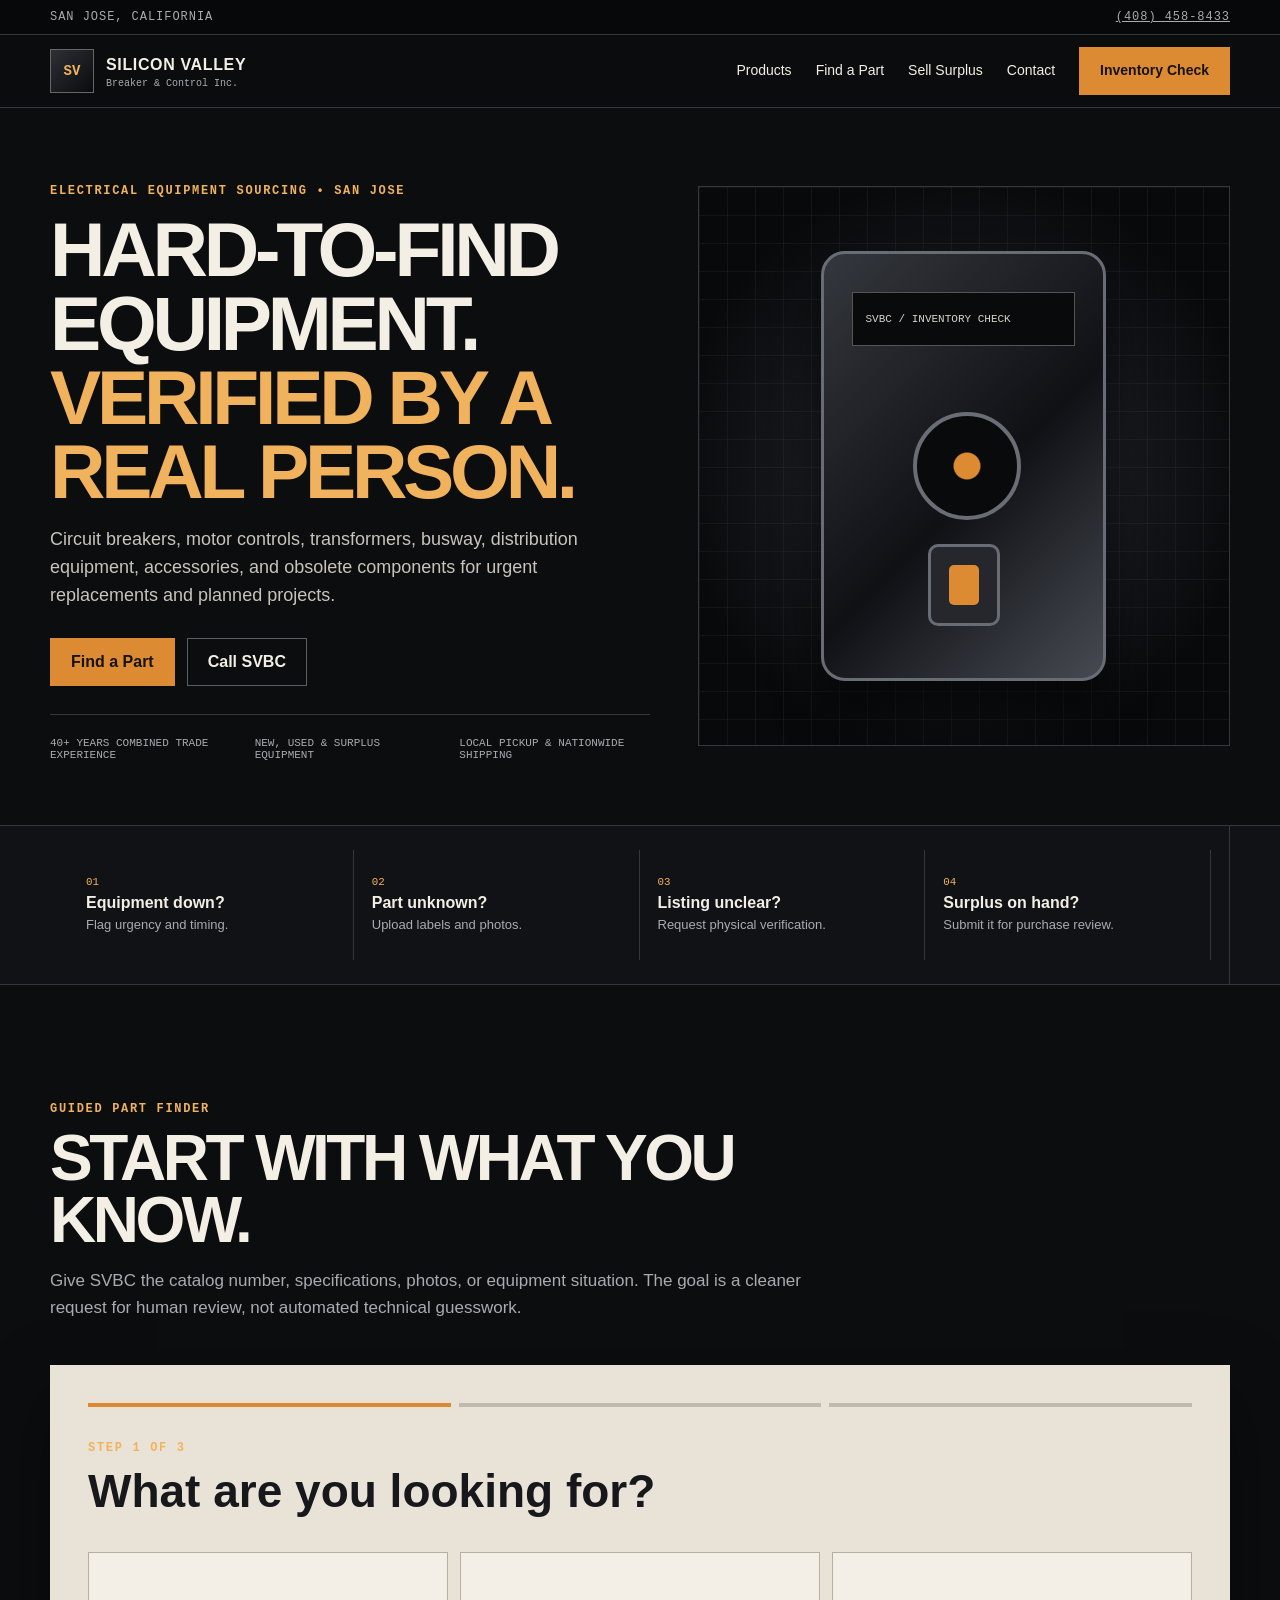
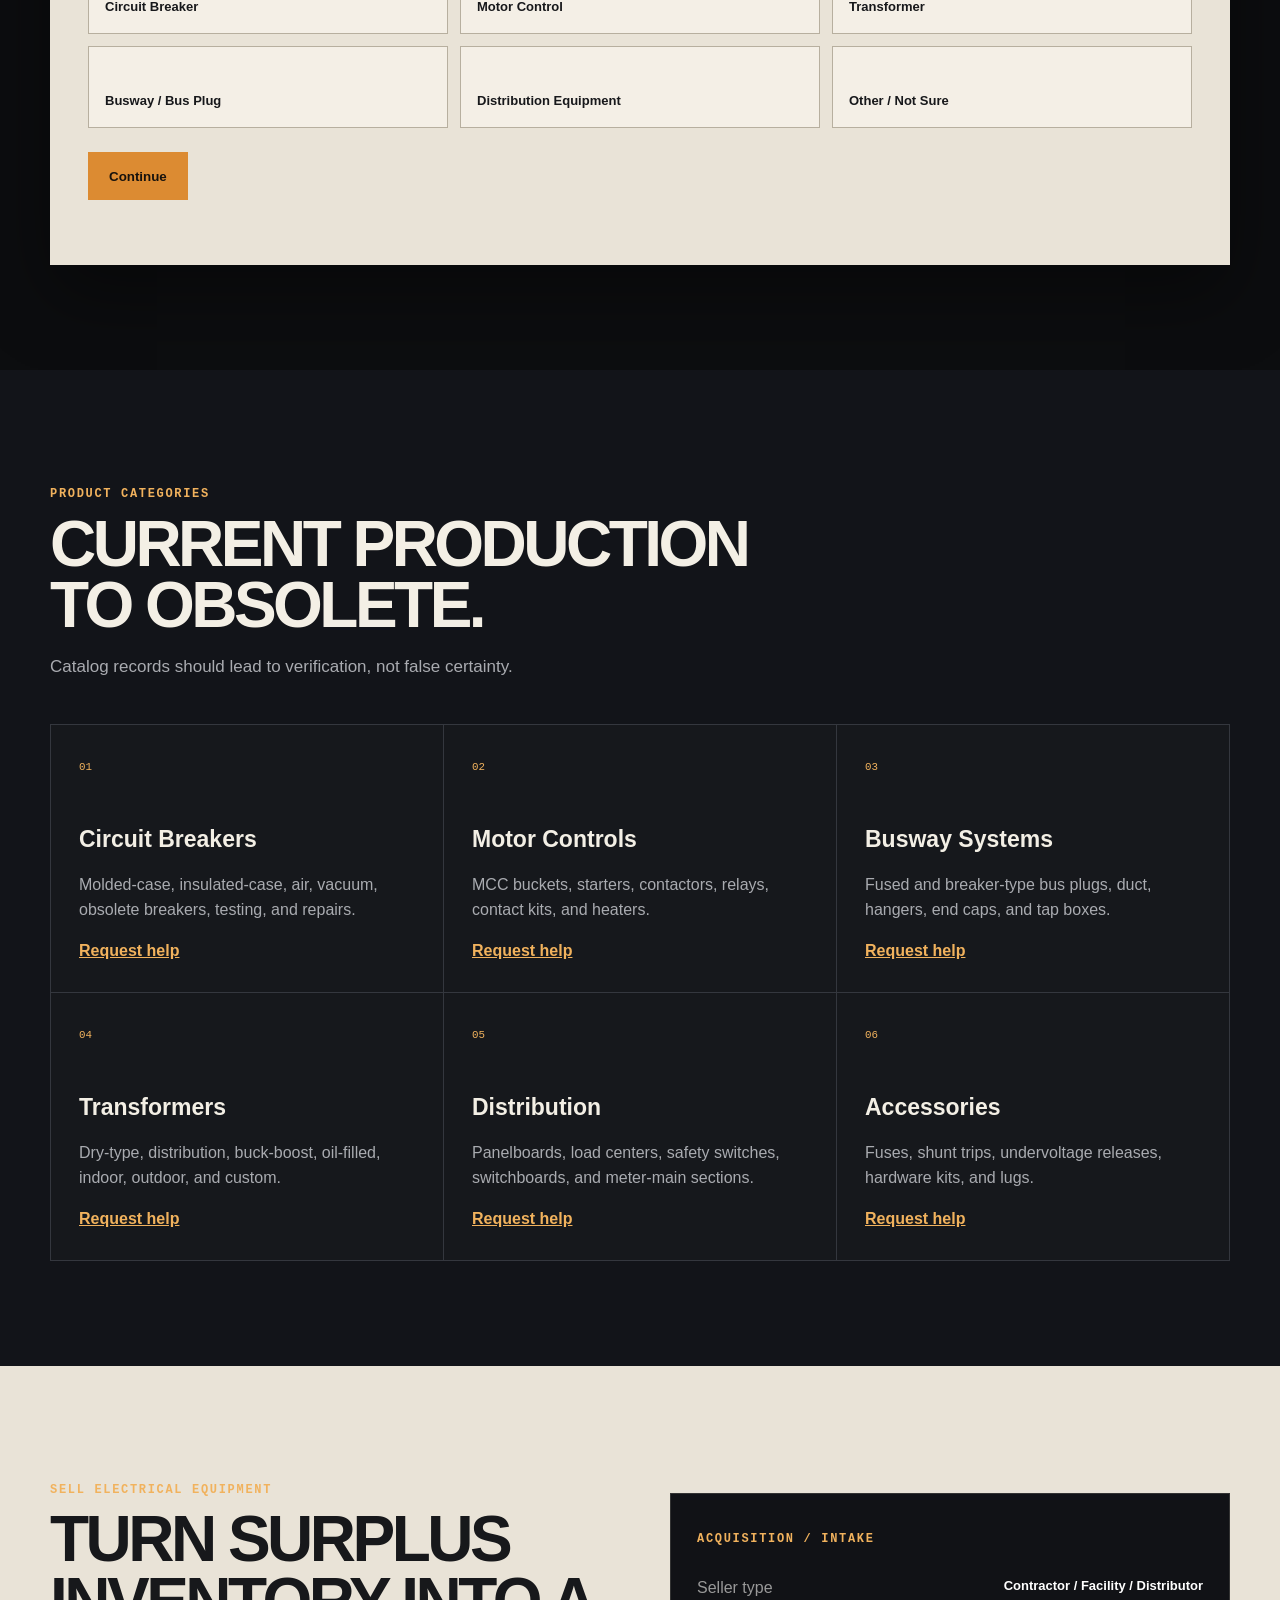
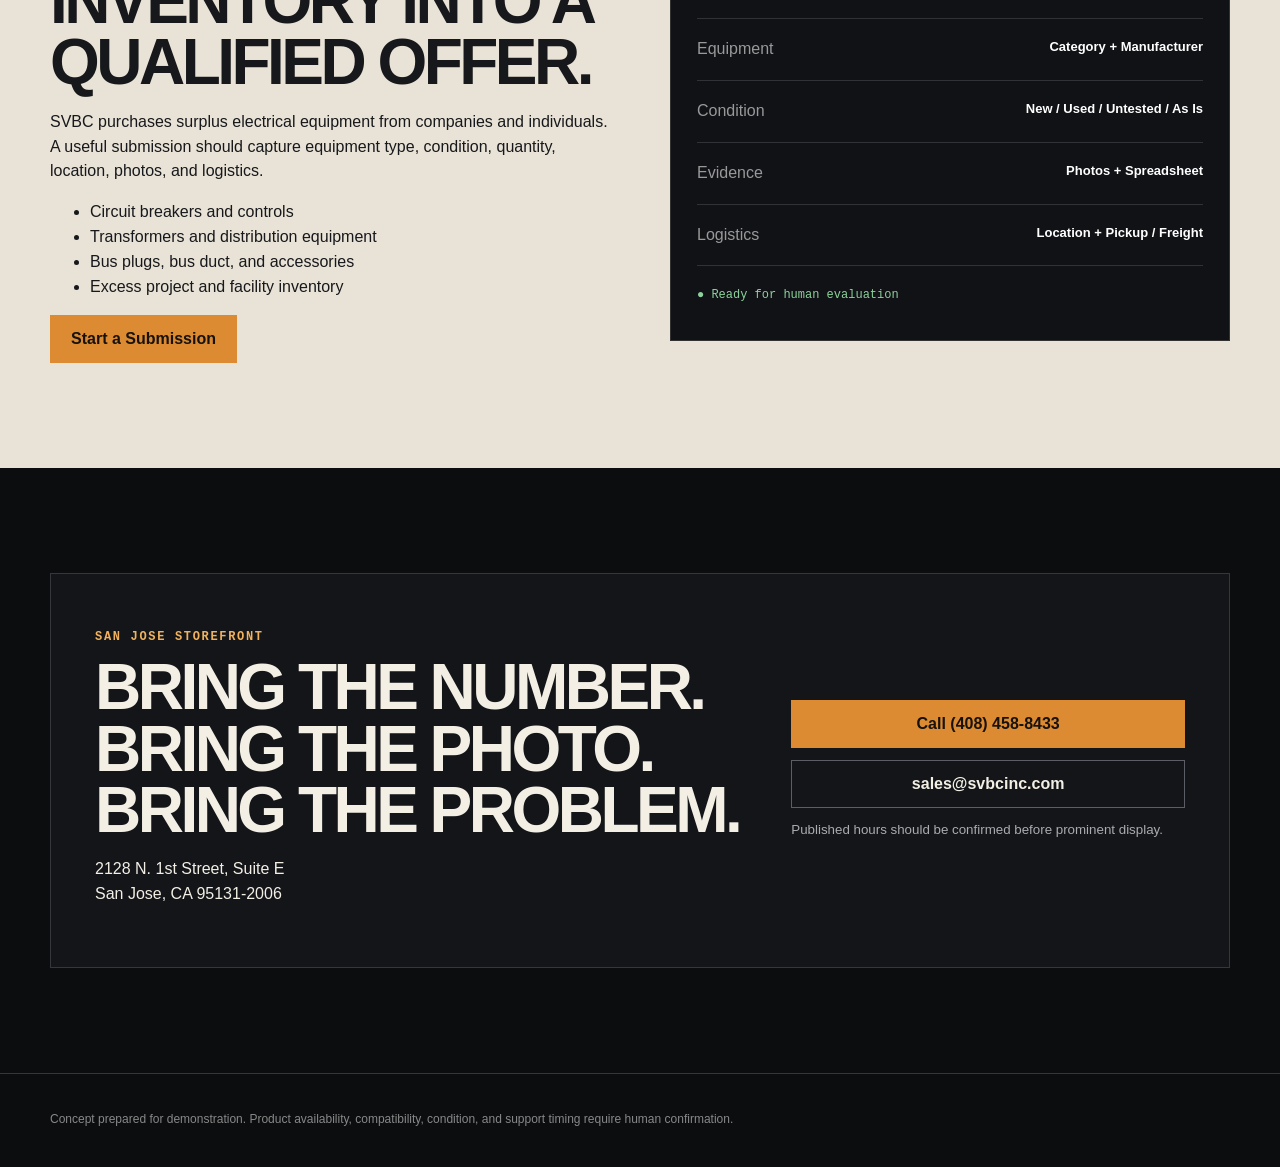
==== svbc-level-1/index.html @ 470b74ed "Add SVBC Level 1 emergency conversion website" ====
<!doctype html><html lang="en"><head><meta charset="utf-8"><meta name="viewport" content="width=device-width,initial-scale=1"><meta name="description" content="SVBC concept website for hard-to-find electrical equipment, urgent inventory checks, and surplus equipment submissions."><title>SVBC | Hard-to-Find Electrical Equipment</title><style>:root{--bg:#0c0d0f;--panel:#15171b;--line:#34373e;--ink:#f3efe5;--muted:#a9abb0;--orange:#dc8b32;--cream:#e9e3d7;--max:1180px}*{box-sizing:border-box}html{scroll-behavior:smooth}body{margin:0;background:var(--bg);color:var(--ink);font-family:Arial,Helvetica,sans-serif;line-height:1.55}a{color:inherit}.shell{width:min(var(--max),calc(100% - 32px));margin:auto}.top{background:#07080a;border-bottom:1px solid var(--line);font:12px monospace;text-transform:uppercase;letter-spacing:.08em}.top .shell{height:34px;display:flex;align-items:center;justify-content:space-between;color:var(--muted)}header{position:sticky;top:0;z-index:20;background:rgba(12,13,15,.94);backdrop-filter:blur(12px);border-bottom:1px solid var(--line)}nav{height:72px;display:flex;align-items:center;justify-content:space-between}.brand{display:flex;align-items:center;gap:12px;text-decoration:none}.mark{width:44px;height:44px;display:grid;place-items:center;border:1px solid #666;background:linear-gradient(135deg,#2d3036,#0a0b0d);color:#f1b25d;font:bold 14px monospace}.brand b{display:block;text-transform:uppercase;letter-spacing:.04em}.brand small{display:block;color:var(--muted);font:10px monospace}.links{display:flex;gap:24px;align-items:center}.links a{text-decoration:none;font-size:14px}.btn{display:inline-flex;align-items:center;justify-content:center;min-height:48px;padding:0 20px;background:var(--orange);border:1px solid var(--orange);color:#17120d;text-decoration:none;font-weight:800;cursor:pointer}.ghost{background:transparent;color:var(--ink);border-color:#5b5e66}.hero{min-height:700px;display:grid;grid-template-columns:1.06fr .94fr;gap:48px;align-items:center;padding:64px 0}.eyebrow{color:#f1b25d;font:bold 12px monospace;text-transform:uppercase;letter-spacing:.14em}.hero h1,.heading h2,.split h2,.contact h2{margin:.2em 0;font-size:clamp(44px,6vw,82px);line-height:.96;letter-spacing:-.055em;text-transform:uppercase}.hero h1 span{color:#f1b25d}.lead{max-width:700px;color:#c8c4bb;font-size:18px}.actions{display:flex;gap:12px;margin:28px 0}.proof{display:grid;grid-template-columns:repeat(3,1fr);gap:14px;padding-top:22px;border-top:1px solid var(--line);color:var(--muted);font:11px monospace;text-transform:uppercase}.machine{min-height:560px;position:relative;display:grid;place-items:center;border:1px solid var(--line);overflow:hidden;background:radial-gradient(circle,#34373d 0,#16181c 42%,#08090b 76%)}.machine:before{content:"";position:absolute;inset:0;background-image:linear-gradient(#ffffff0b 1px,transparent 1px),linear-gradient(90deg,#ffffff0b 1px,transparent 1px);background-size:28px 28px}.breaker{position:relative;width:285px;height:430px;border:3px solid #686c75;border-radius:24px;background:linear-gradient(135deg,#34373d,#101115 55%,#464a52);box-shadow:0 30px 45px #0009}.breaker:before{content:"SVBC / INVENTORY CHECK";position:absolute;left:28px;right:28px;top:38px;padding:20px 12px;background:#090a0c;border:1px solid #555;color:#d8d2c7;font:11px monospace}.breaker:after{content:"";position:absolute;width:100px;height:100px;border:4px solid #696d75;border-radius:50%;left:89px;top:158px;background:radial-gradient(circle,#dc8b32 0 18%,#090a0c 20% 100%)}.lever{position:absolute;width:72px;height:82px;left:104px;top:290px;border:3px solid #686c75;border-radius:10px;background:#25272c}.lever:after{content:"";position:absolute;inset:18px;background:#dc8b32;border-radius:5px}.band{border-block:1px solid var(--line);background:#111216}.band .shell{display:grid;grid-template-columns:repeat(4,1fr)}.band div{padding:24px 18px;border-right:1px solid var(--line)}.band small,.band strong,.band span{display:block}.band small{color:#f1b25d;font-family:monospace}.band span{color:var(--muted);font-size:13px}.section{padding:105px 0}.heading{max-width:760px;margin-bottom:44px}.heading h2,.split h2,.contact h2{font-size:clamp(38px,5vw,64px)}.heading>p:last-child{color:var(--muted);font-size:17px}.finder{background:var(--cream);color:#17181b;padding:38px;min-height:500px;box-shadow:0 30px 70px #0006}.progress{display:flex;gap:8px;margin-bottom:34px}.progress i{height:4px;flex:1;background:#c2baac}.progress i.on{background:var(--orange)}.step{display:none}.step.on{display:block}.step h3{font-size:clamp(28px,4vw,46px);line-height:1.05;margin:.2em 0 .8em}.choices{display:grid;grid-template-columns:repeat(3,1fr);gap:12px;margin-bottom:24px}.choices input{position:absolute;opacity:0}.choices span{display:flex;min-height:82px;padding:16px;border:1px solid #b7af9f;background:#f4efe6;align-items:flex-end;font-weight:bold;cursor:pointer}.choices input:checked+span{background:#17181b;color:white}.fields{display:grid;grid-template-columns:repeat(2,1fr);gap:16px}.step label{font-size:13px;font-weight:bold}.step input,.step textarea{width:100%;padding:13px;margin-top:6px;border:1px solid #b9b0a1;background:#fffdf8;font:inherit}.form-actions{display:flex;justify-content:space-between;align-items:center;margin-top:24px}.back{border:0;background:none;text-decoration:underline;cursor:pointer}.note{font-size:11px;color:#777}.products{background:#121419}.grid{display:grid;grid-template-columns:repeat(3,1fr);border-top:1px solid var(--line);border-left:1px solid var(--line)}.card{padding:28px;min-height:245px;border-right:1px solid var(--line);border-bottom:1px solid var(--line);background:#16181c}.card small{color:#f1b25d;font-family:monospace}.card h3{margin:44px 0 8px;font-size:23px}.card p{color:var(--muted)}.card a{color:#f1b25d;font-weight:bold}.split{display:grid;grid-template-columns:1fr 1fr;gap:60px;align-items:center}.surplus{background:var(--cream);color:#17181b}.panel{background:#111216;color:white;padding:26px;border:1px solid #333}.row{display:flex;justify-content:space-between;gap:20px;padding:18px 0;border-bottom:1px solid #303238}.row span{color:#999}.row b{text-align:right;font-size:13px}.status{margin-top:22px;color:#8cd29b;font:12px monospace}.contact{display:grid;grid-template-columns:1.25fr .75fr;gap:40px;padding:44px;border:1px solid var(--line);background:#131519}.contact-actions{display:flex;flex-direction:column;gap:12px;justify-content:center}.contact small{color:var(--muted)}footer{padding:36px 0;border-top:1px solid var(--line);color:#888;font-size:12px}.mobile{display:none}@media(max-width:850px){.links{display:none}.mobile{display:block;background:none;color:white;border:1px solid #666;padding:9px}.hero,.split,.contact{grid-template-columns:1fr}.machine{min-height:450px}.proof{grid-template-columns:1fr}.band .shell,.grid{grid-template-columns:repeat(2,1fr)}.choices{grid-template-columns:repeat(2,1fr)}}@media(max-width:560px){.hero{padding:42px 0;min-height:auto}.hero h1{font-size:43px}.actions{flex-direction:column}.band .shell,.grid,.choices,.fields{grid-template-columns:1fr}.band div{border-bottom:1px solid var(--line)}.finder{padding:22px}.section{padding:75px 0}.machine{min-height:390px}.breaker{transform:scale(.78)}}@media(prefers-reduced-motion:reduce){html{scroll-behavior:auto}}</style></head><body><div class="top"><div class="shell"><span>San Jose, California</span><a href="tel:+14084588433">(408) 458-8433</a></div></div><header><nav class="shell"><a class="brand" href="#top"><span class="mark">SV</span><span><b>Silicon Valley</b><small>Breaker &amp; Control Inc.</small></span></a><div class="links"><a href="#products">Products</a><a href="#finder">Find a Part</a><a href="#surplus">Sell Surplus</a><a href="#contact">Contact</a><a class="btn" href="#finder">Inventory Check</a></div><button class="mobile" onclick="document.querySelector('.links').style.display=document.querySelector('.links').style.display==='flex'?'none':'flex'">Menu</button></nav></header><main><section id="top" class="hero shell"><div><p class="eyebrow">Electrical Equipment Sourcing • San Jose</p><h1>Hard-to-find equipment. <span>Verified by a real person.</span></h1><p class="lead">Circuit breakers, motor controls, transformers, busway, distribution equipment, accessories, and obsolete components for urgent replacements and planned projects.</p><div class="actions"><a class="btn" href="#finder">Find a Part</a><a class="btn ghost" href="tel:+14084588433">Call SVBC</a></div><div class="proof"><span>40+ years combined trade experience</span><span>New, used &amp; surplus equipment</span><span>Local pickup &amp; nationwide shipping</span></div></div><div class="machine" aria-label="Technical circuit breaker illustration"><div class="breaker"><div class="lever"></div></div></div></section><section class="band"><div class="shell"><div><small>01</small><strong>Equipment down?</strong><span>Flag urgency and timing.</span></div><div><small>02</small><strong>Part unknown?</strong><span>Upload labels and photos.</span></div><div><small>03</small><strong>Listing unclear?</strong><span>Request physical verification.</span></div><div><small>04</small><strong>Surplus on hand?</strong><span>Submit it for purchase review.</span></div></div></section><section id="finder" class="section shell"><div class="heading"><p class="eyebrow">Guided Part Finder</p><h2>Start with what you know.</h2><p>Give SVBC the catalog number, specifications, photos, or equipment situation. The goal is a cleaner request for human review, not automated technical guesswork.</p></div><form id="form" class="finder"><div class="progress"><i class="on"></i><i></i><i></i></div><div class="step on"><p class="eyebrow">Step 1 of 3</p><h3>What are you looking for?</h3><div class="choices"><label><input type="radio" name="category"><span>Circuit Breaker</span></label><label><input type="radio" name="category"><span>Motor Control</span></label><label><input type="radio" name="category"><span>Transformer</span></label><label><input type="radio" name="category"><span>Busway / Bus Plug</span></label><label><input type="radio" name="category"><span>Distribution Equipment</span></label><label><input type="radio" name="category"><span>Other / Not Sure</span></label></div><button class="btn next" type="button">Continue</button></div><div class="step"><p class="eyebrow">Step 2 of 3</p><h3>Add useful details.</h3><div class="fields"><label>Catalog or model number<input name="catalog" placeholder="Example: FDB2050"></label><label>Manufacturer<input name="manufacturer" placeholder="Square D, Eaton, GE..."></label><label>Quantity<input type="number" min="1" value="1"></label><label>Needed by<input type="date"></label></div><label>Equipment or nameplate photos<input type="file" accept="image/*" multiple></label><label><input type="checkbox" style="width:auto"> This equipment is currently down</label><div class="form-actions"><button class="back" type="button">Back</button><button class="btn next" type="button">Continue</button></div></div><div class="step"><p class="eyebrow">Step 3 of 3</p><h3>Where should the team respond?</h3><div class="fields"><label>Full name<input required></label><label>Company<input></label><label>Email<input type="email" required></label><label>Phone<input type="tel" required></label></div><label>Additional notes<textarea rows="4" placeholder="Voltage, amperage, poles, condition, pickup or shipping..."></textarea></label><div class="form-actions"><button class="back" type="button">Back</button><button class="btn" type="submit">Prepare Request</button></div><p class="note">Concept form only. No request is transmitted from this preview.</p></div><div id="done" hidden><p class="eyebrow">Request Prepared</p><h3>Your information is organized for human review.</h3><p>This demonstrates a better intake flow without claiming availability or compatibility before staff verification.</p><button class="btn" type="button" onclick="location.reload()">Start Again</button></div></form></section><section id="products" class="section products"><div class="shell"><div class="heading"><p class="eyebrow">Product Categories</p><h2>Current production to obsolete.</h2><p>Catalog records should lead to verification, not false certainty.</p></div><div class="grid"><article class="card"><small>01</small><h3>Circuit Breakers</h3><p>Molded-case, insulated-case, air, vacuum, obsolete breakers, testing, and repairs.</p><a href="#finder">Request help</a></article><article class="card"><small>02</small><h3>Motor Controls</h3><p>MCC buckets, starters, contactors, relays, contact kits, and heaters.</p><a href="#finder">Request help</a></article><article class="card"><small>03</small><h3>Busway Systems</h3><p>Fused and breaker-type bus plugs, duct, hangers, end caps, and tap boxes.</p><a href="#finder">Request help</a></article><article class="card"><small>04</small><h3>Transformers</h3><p>Dry-type, distribution, buck-boost, oil-filled, indoor, outdoor, and custom.</p><a href="#finder">Request help</a></article><article class="card"><small>05</small><h3>Distribution</h3><p>Panelboards, load centers, safety switches, switchboards, and meter-main sections.</p><a href="#finder">Request help</a></article><article class="card"><small>06</small><h3>Accessories</h3><p>Fuses, shunt trips, undervoltage releases, hardware kits, and lugs.</p><a href="#finder">Request help</a></article></div></div></section><section id="surplus" class="section surplus"><div class="shell split"><div><p class="eyebrow">Sell Electrical Equipment</p><h2>Turn surplus inventory into a qualified offer.</h2><p>SVBC purchases surplus electrical equipment from companies and individuals. A useful submission should capture equipment type, condition, quantity, location, photos, and logistics.</p><ul><li>Circuit breakers and controls</li><li>Transformers and distribution equipment</li><li>Bus plugs, bus duct, and accessories</li><li>Excess project and facility inventory</li></ul><a class="btn" href="mailto:sales@svbcinc.com?subject=Surplus%20Equipment%20Submission">Start a Submission</a></div><div class="panel"><p class="eyebrow">Acquisition / Intake</p><div class="row"><span>Seller type</span><b>Contractor / Facility / Distributor</b></div><div class="row"><span>Equipment</span><b>Category + Manufacturer</b></div><div class="row"><span>Condition</span><b>New / Used / Untested / As Is</b></div><div class="row"><span>Evidence</span><b>Photos + Spreadsheet</b></div><div class="row"><span>Logistics</span><b>Location + Pickup / Freight</b></div><p class="status">● Ready for human evaluation</p></div></div></section><section id="contact" class="section shell"><div class="contact"><div><p class="eyebrow">San Jose Storefront</p><h2>Bring the number. Bring the photo. Bring the problem.</h2><p>2128 N. 1st Street, Suite E<br>San Jose, CA 95131-2006</p></div><div class="contact-actions"><a class="btn" href="tel:+14084588433">Call (408) 458-8433</a><a class="btn ghost" href="mailto:sales@svbcinc.com">sales@svbcinc.com</a><small>Published hours should be confirmed before prominent display.</small></div></div></section></main><footer><div class="shell">Concept prepared for demonstration. Product availability, compatibility, condition, and support timing require human confirmation.</div></footer><script>const s=[...document.querySelectorAll('.step')],p=[...document.querySelectorAll('.progress i')];let n=0;function show(x){n=x;s.forEach((e,i)=>e.classList.toggle('on',i===x));p.forEach((e,i)=>e.classList.toggle('on',i<=x))}document.querySelectorAll('.next').forEach(b=>b.onclick=()=>{if(n===0&&!document.querySelector('[name=category]:checked'))return alert('Choose a category or select Other / Not Sure.');show(Math.min(2,n+1))});document.querySelectorAll('.back').forEach(b=>b.onclick=()=>show(Math.max(0,n-1)));document.querySelector('#form').onsubmit=e=>{e.preventDefault();const req=[...s[2].querySelectorAll('[required]')];if(req.some(x=>!x.value))return alert('Add your name, email, and phone.');s.forEach(x=>x.classList.remove('on'));document.querySelector('.progress').hidden=true;document.querySelector('#done').hidden=false};</script></body></html>
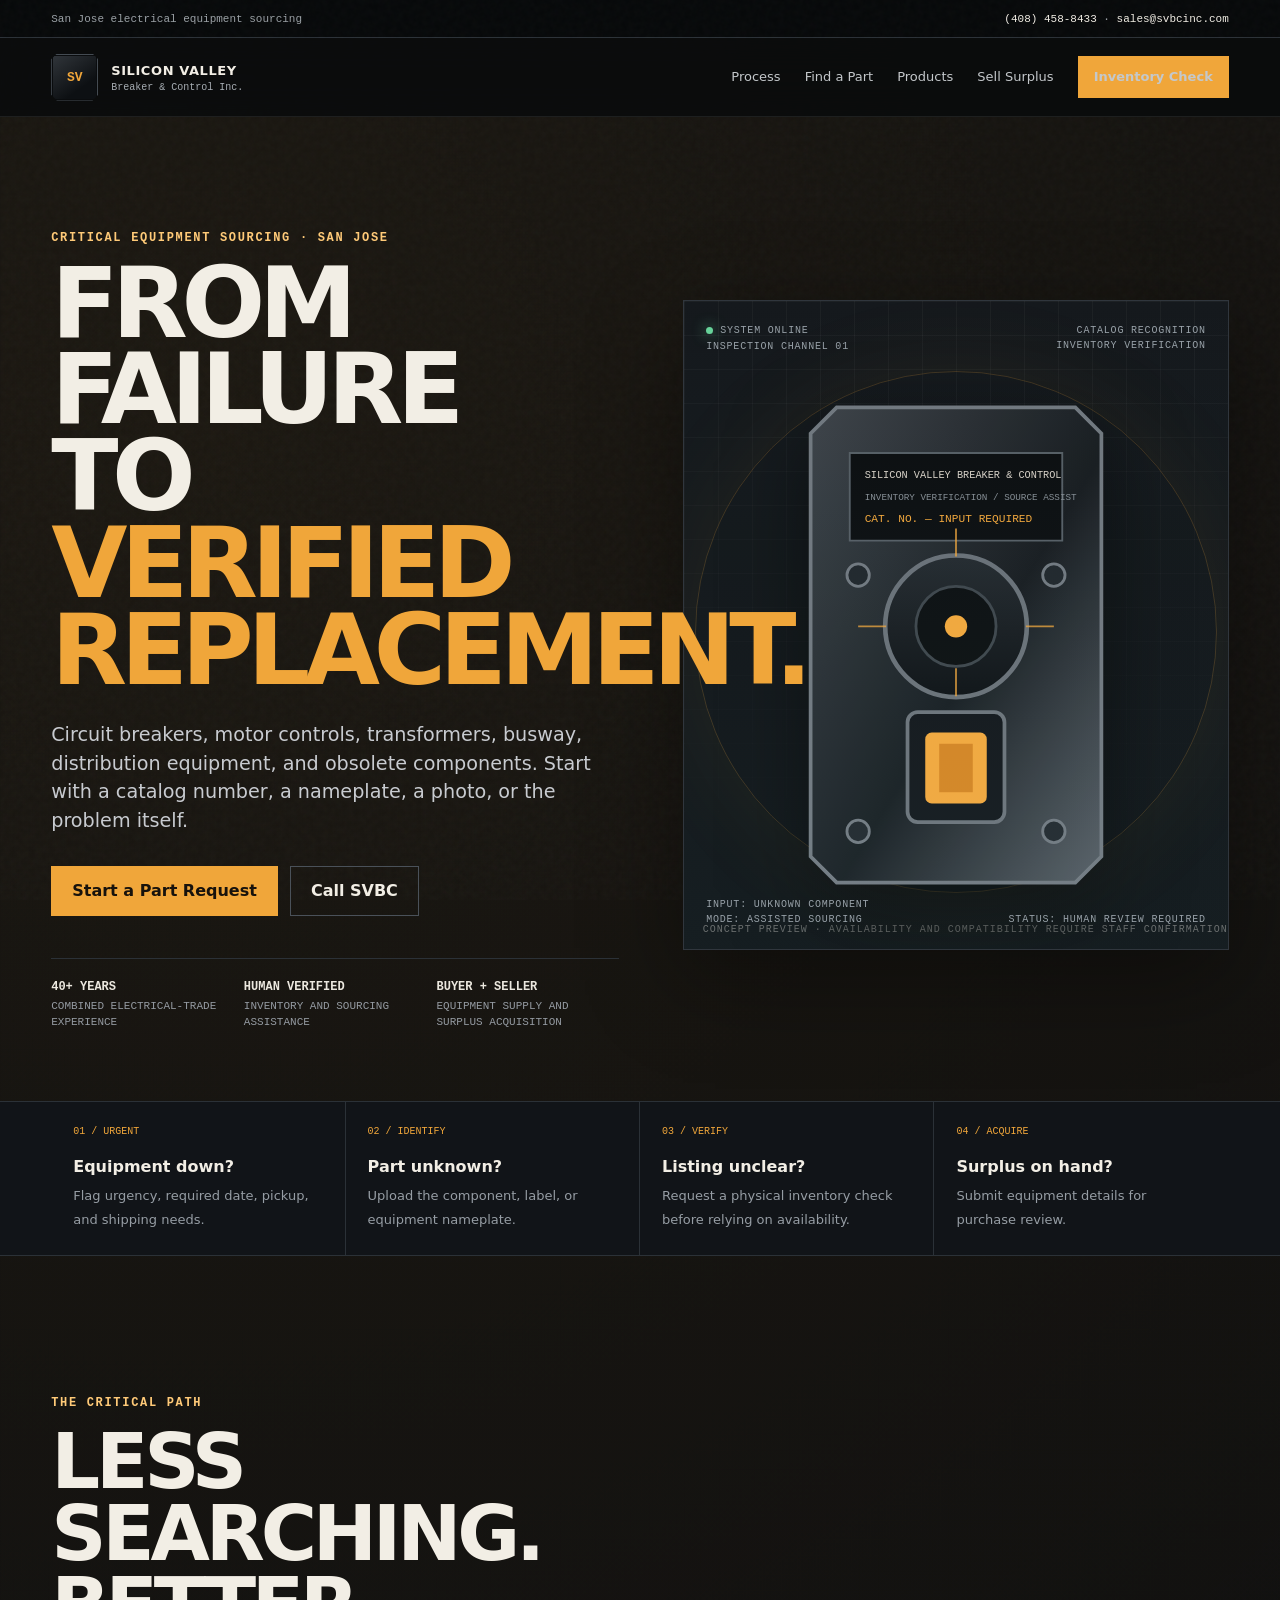
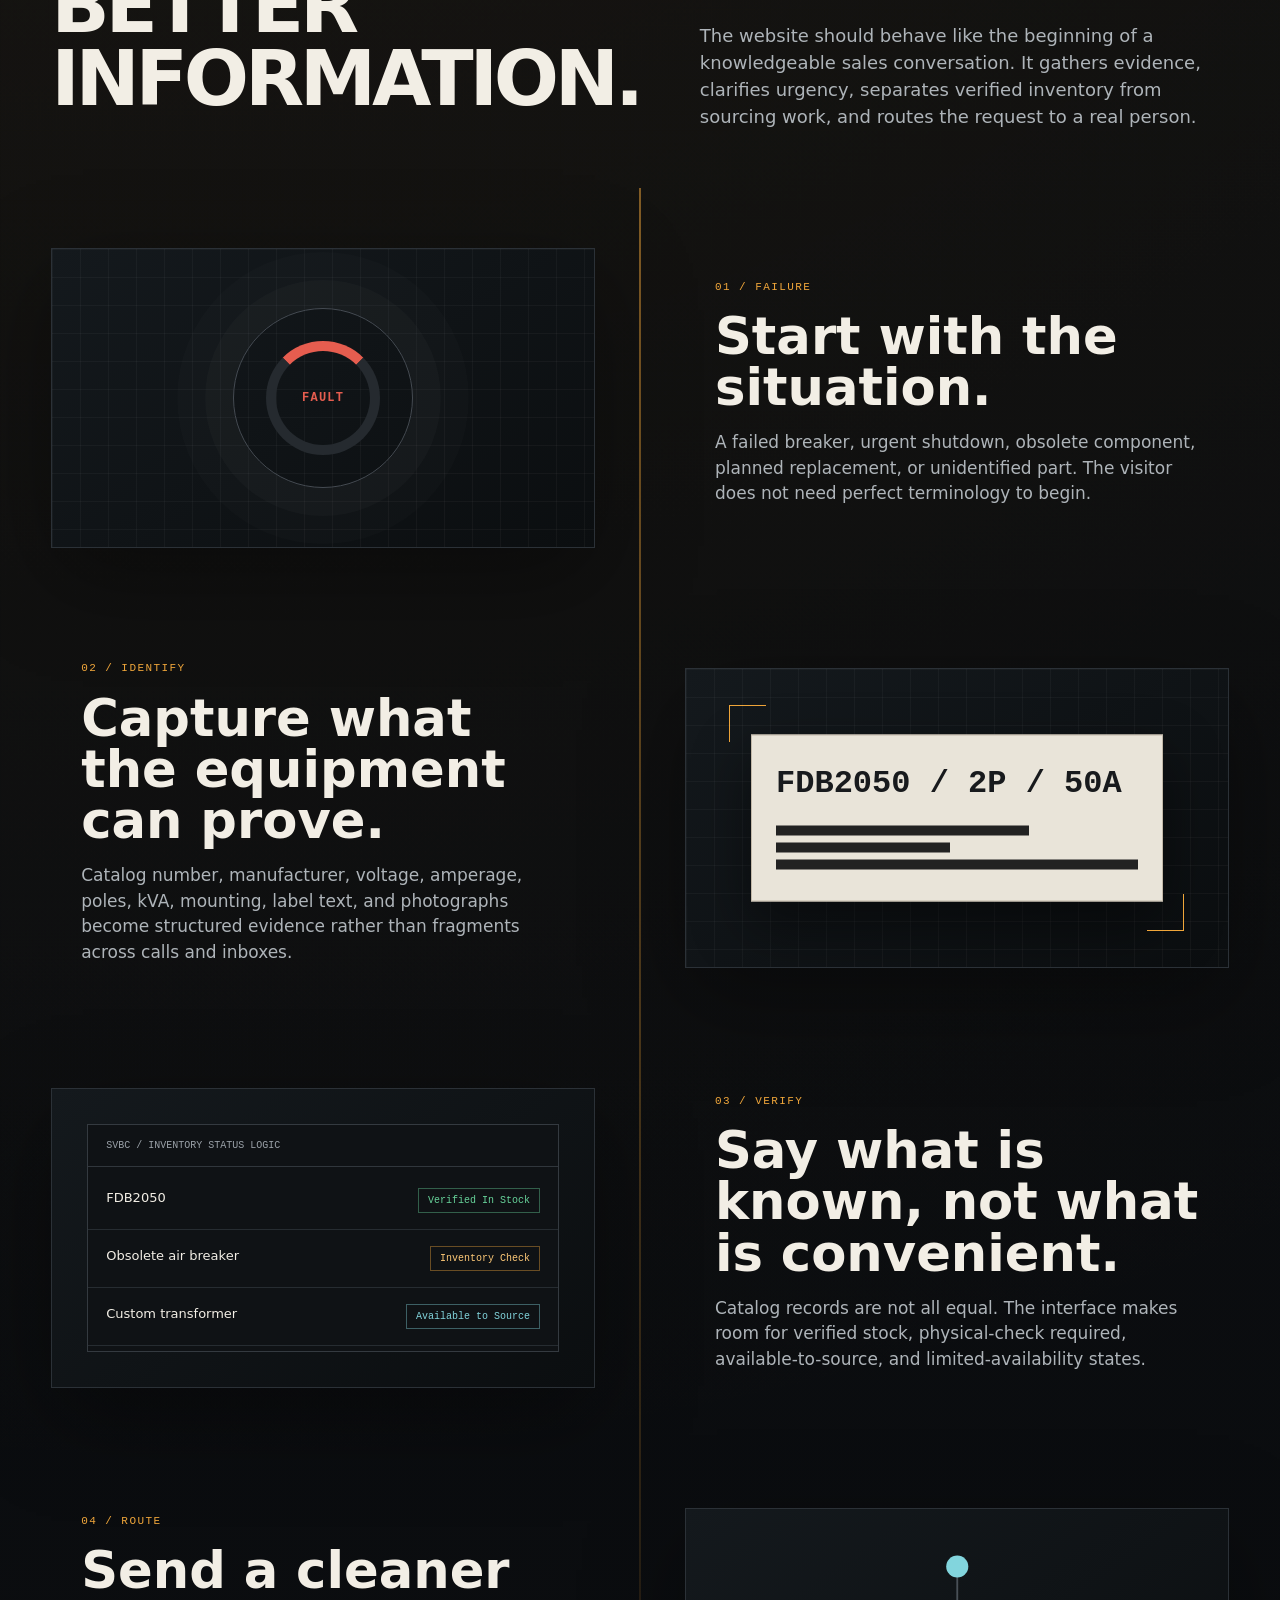
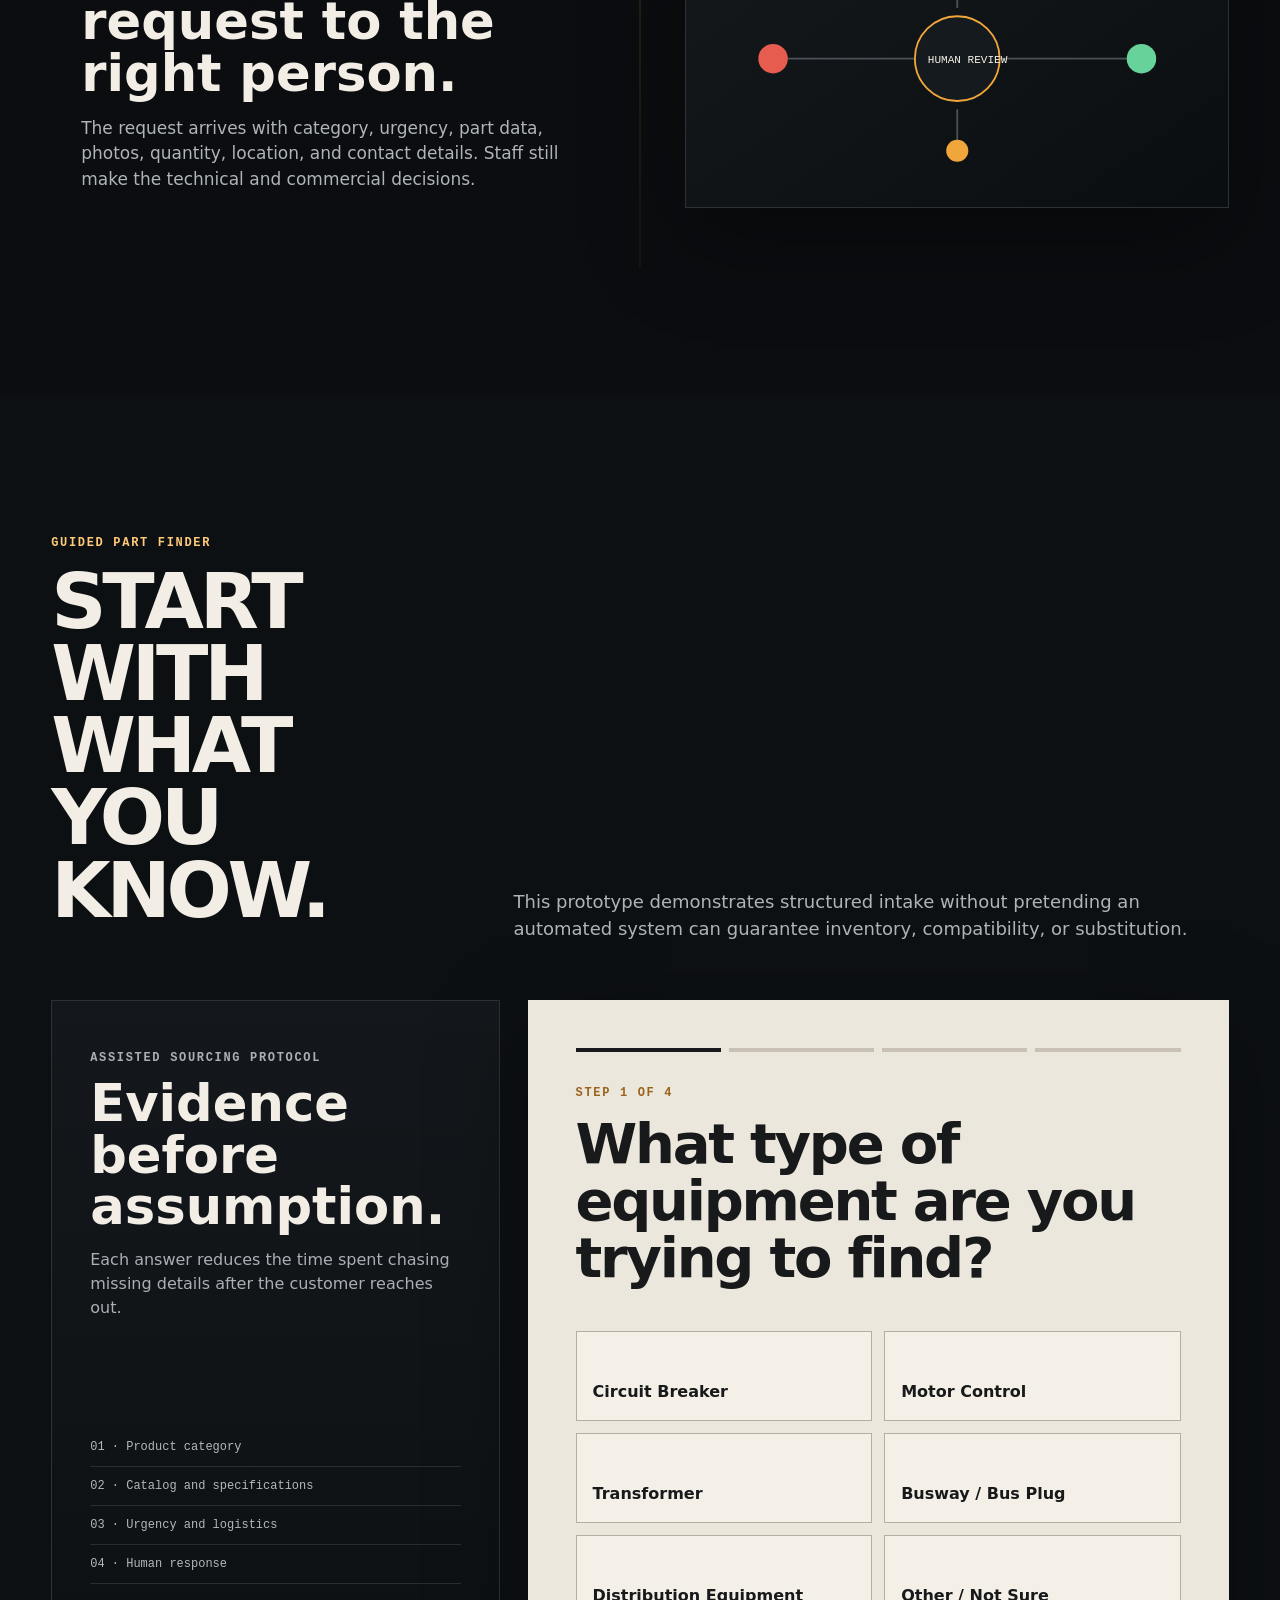
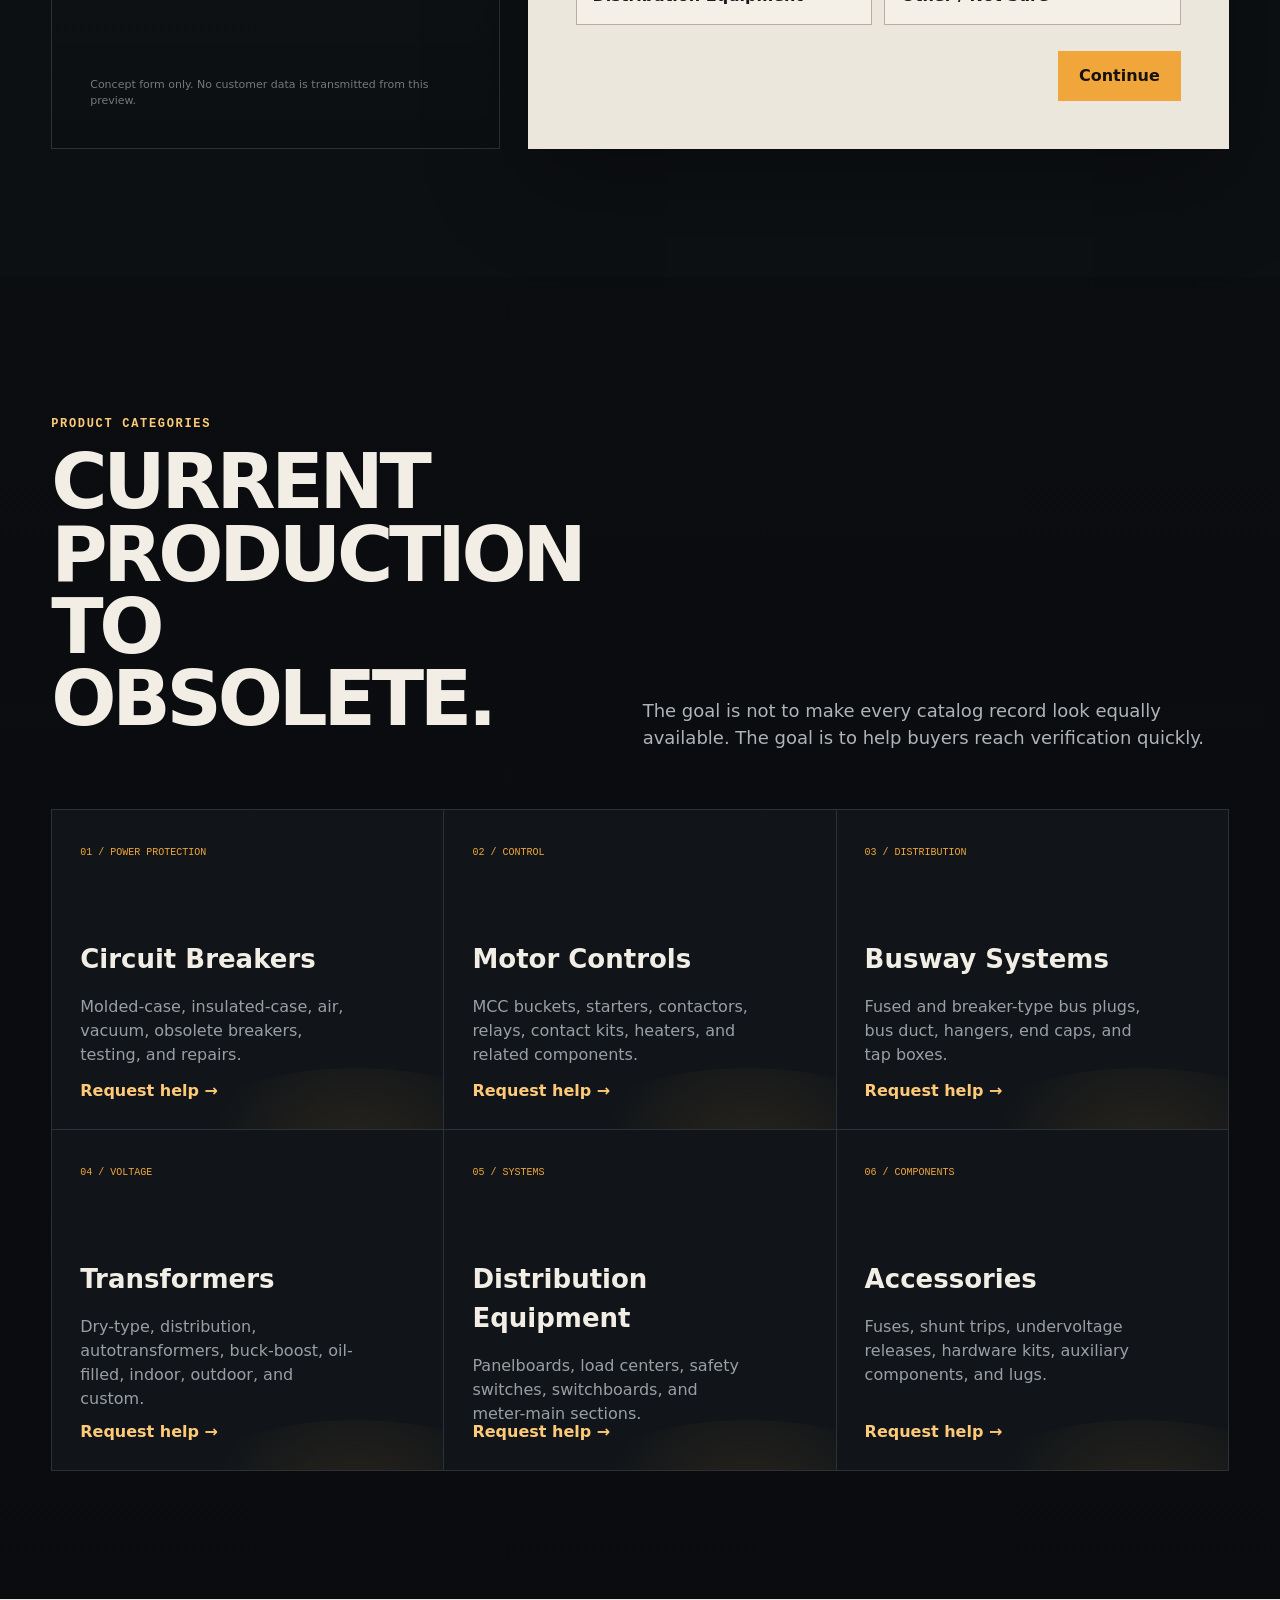
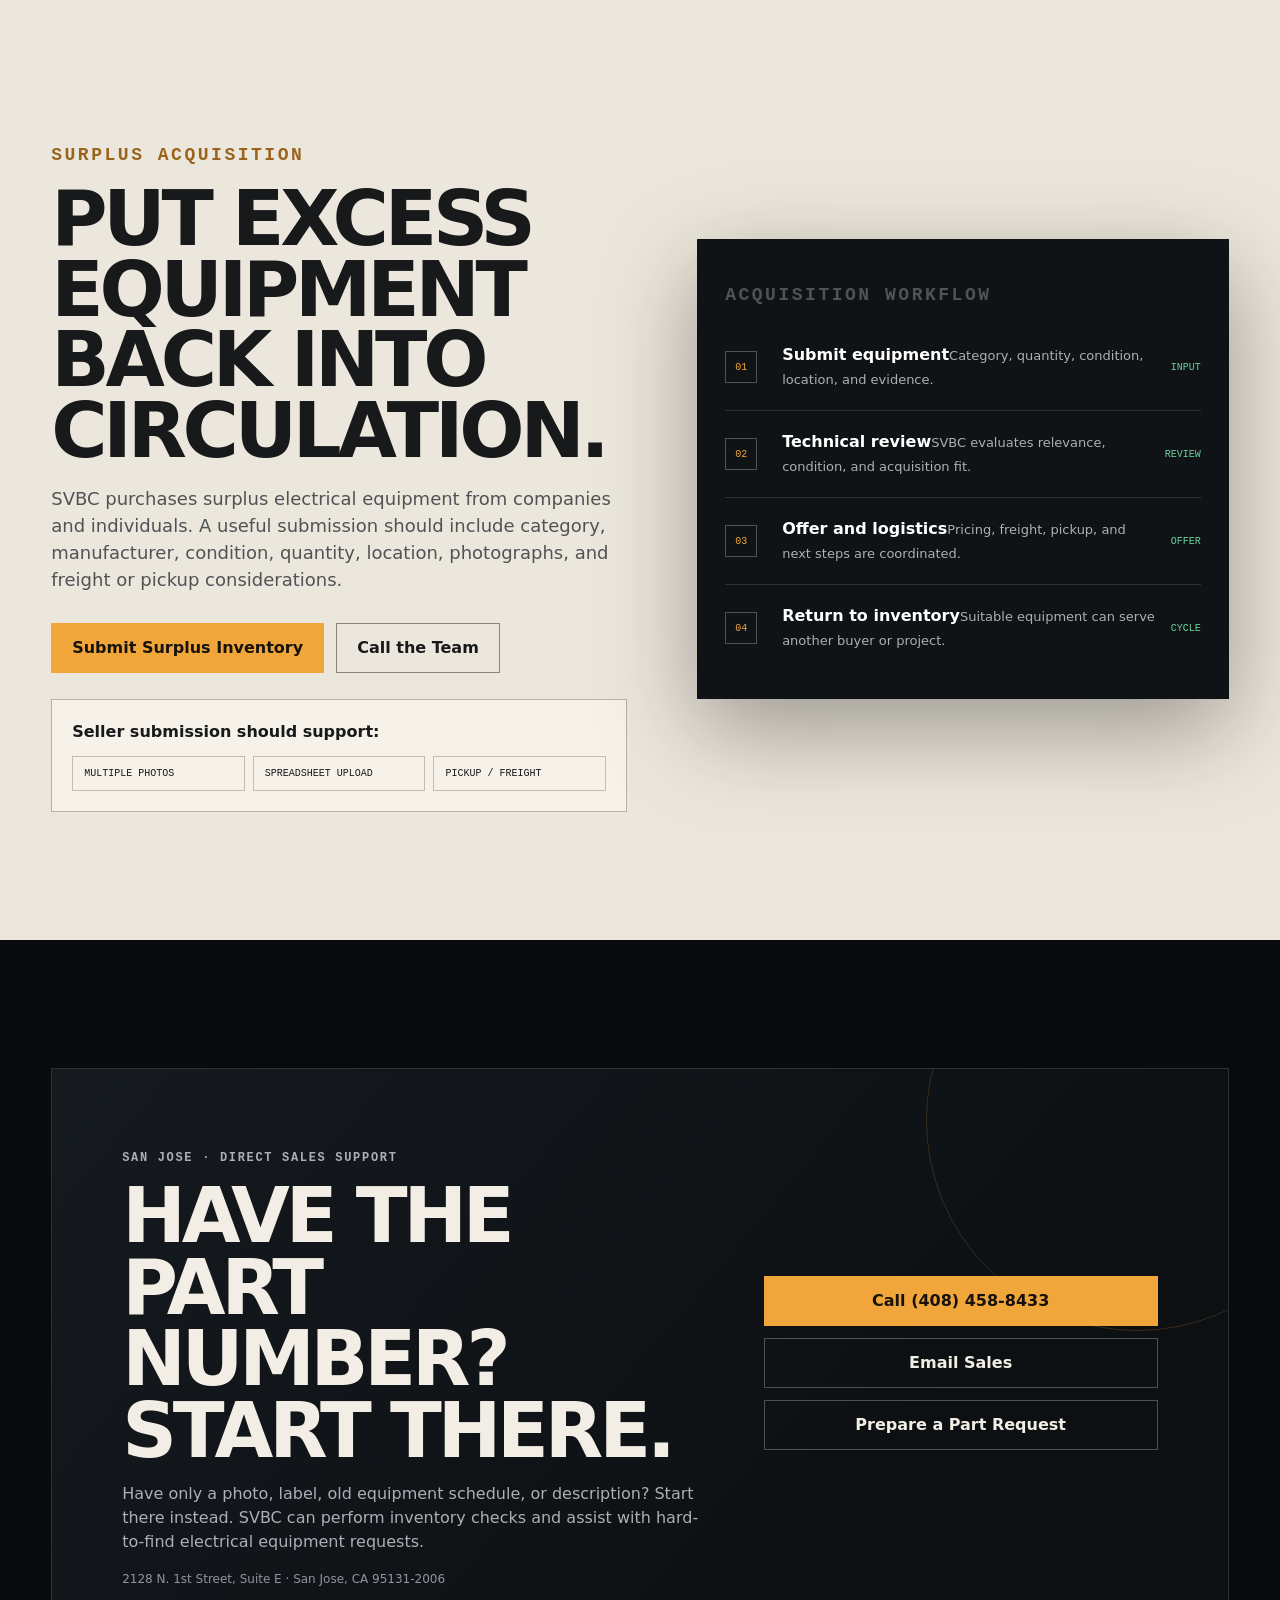
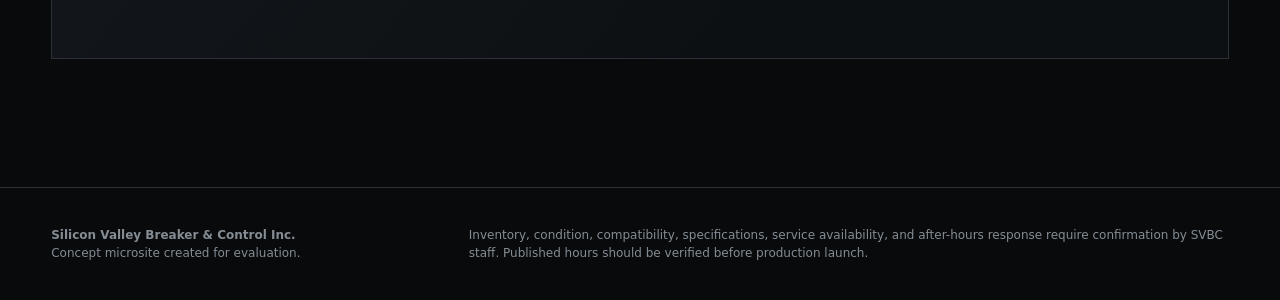
==== commit aae20145: "Rebuild SVBC Level 1 as premium critical-path microsite" ====
--- a/svbc-level-1/index.html
+++ b/svbc-level-1/index.html
@@ -1 +1,28 @@
-<!doctype html><html lang="en"><head><meta charset="utf-8"><meta name="viewport" content="width=device-width,initial-scale=1"><meta name="description" content="SVBC concept website for hard-to-find electrical equipment, urgent inventory checks, and surplus equipment submissions."><title>SVBC | Hard-to-Find Electrical Equipment</title><style>:root{--bg:#0c0d0f;--panel:#15171b;--line:#34373e;--ink:#f3efe5;--muted:#a9abb0;--orange:#dc8b32;--cream:#e9e3d7;--max:1180px}*{box-sizing:border-box}html{scroll-behavior:smooth}body{margin:0;background:var(--bg);color:var(--ink);font-family:Arial,Helvetica,sans-serif;line-height:1.55}a{color:inherit}.shell{width:min(var(--max),calc(100% - 32px));margin:auto}.top{background:#07080a;border-bottom:1px solid var(--line);font:12px monospace;text-transform:uppercase;letter-spacing:.08em}.top .shell{height:34px;display:flex;align-items:center;justify-content:space-between;color:var(--muted)}header{position:sticky;top:0;z-index:20;background:rgba(12,13,15,.94);backdrop-filter:blur(12px);border-bottom:1px solid var(--line)}nav{height:72px;display:flex;align-items:center;justify-content:space-between}.brand{display:flex;align-items:center;gap:12px;text-decoration:none}.mark{width:44px;height:44px;display:grid;place-items:center;border:1px solid #666;background:linear-gradient(135deg,#2d3036,#0a0b0d);color:#f1b25d;font:bold 14px monospace}.brand b{display:block;text-transform:uppercase;letter-spacing:.04em}.brand small{display:block;color:var(--muted);font:10px monospace}.links{display:flex;gap:24px;align-items:center}.links a{text-decoration:none;font-size:14px}.btn{display:inline-flex;align-items:center;justify-content:center;min-height:48px;padding:0 20px;background:var(--orange);border:1px solid var(--orange);color:#17120d;text-decoration:none;font-weight:800;cursor:pointer}.ghost{background:transparent;color:var(--ink);border-color:#5b5e66}.hero{min-height:700px;display:grid;grid-template-columns:1.06fr .94fr;gap:48px;align-items:center;padding:64px 0}.eyebrow{color:#f1b25d;font:bold 12px monospace;text-transform:uppercase;letter-spacing:.14em}.hero h1,.heading h2,.split h2,.contact h2{margin:.2em 0;font-size:clamp(44px,6vw,82px);line-height:.96;letter-spacing:-.055em;text-transform:uppercase}.hero h1 span{color:#f1b25d}.lead{max-width:700px;color:#c8c4bb;font-size:18px}.actions{display:flex;gap:12px;margin:28px 0}.proof{display:grid;grid-template-columns:repeat(3,1fr);gap:14px;padding-top:22px;border-top:1px solid var(--line);color:var(--muted);font:11px monospace;text-transform:uppercase}.machine{min-height:560px;position:relative;display:grid;place-items:center;border:1px solid var(--line);overflow:hidden;background:radial-gradient(circle,#34373d 0,#16181c 42%,#08090b 76%)}.machine:before{content:"";position:absolute;inset:0;background-image:linear-gradient(#ffffff0b 1px,transparent 1px),linear-gradient(90deg,#ffffff0b 1px,transparent 1px);background-size:28px 28px}.breaker{position:relative;width:285px;height:430px;border:3px solid #686c75;border-radius:24px;background:linear-gradient(135deg,#34373d,#101115 55%,#464a52);box-shadow:0 30px 45px #0009}.breaker:before{content:"SVBC / INVENTORY CHECK";position:absolute;left:28px;right:28px;top:38px;padding:20px 12px;background:#090a0c;border:1px solid #555;color:#d8d2c7;font:11px monospace}.breaker:after{content:"";position:absolute;width:100px;height:100px;border:4px solid #696d75;border-radius:50%;left:89px;top:158px;background:radial-gradient(circle,#dc8b32 0 18%,#090a0c 20% 100%)}.lever{position:absolute;width:72px;height:82px;left:104px;top:290px;border:3px solid #686c75;border-radius:10px;background:#25272c}.lever:after{content:"";position:absolute;inset:18px;background:#dc8b32;border-radius:5px}.band{border-block:1px solid var(--line);background:#111216}.band .shell{display:grid;grid-template-columns:repeat(4,1fr)}.band div{padding:24px 18px;border-right:1px solid var(--line)}.band small,.band strong,.band span{display:block}.band small{color:#f1b25d;font-family:monospace}.band span{color:var(--muted);font-size:13px}.section{padding:105px 0}.heading{max-width:760px;margin-bottom:44px}.heading h2,.split h2,.contact h2{font-size:clamp(38px,5vw,64px)}.heading>p:last-child{color:var(--muted);font-size:17px}.finder{background:var(--cream);color:#17181b;padding:38px;min-height:500px;box-shadow:0 30px 70px #0006}.progress{display:flex;gap:8px;margin-bottom:34px}.progress i{height:4px;flex:1;background:#c2baac}.progress i.on{background:var(--orange)}.step{display:none}.step.on{display:block}.step h3{font-size:clamp(28px,4vw,46px);line-height:1.05;margin:.2em 0 .8em}.choices{display:grid;grid-template-columns:repeat(3,1fr);gap:12px;margin-bottom:24px}.choices input{position:absolute;opacity:0}.choices span{display:flex;min-height:82px;padding:16px;border:1px solid #b7af9f;background:#f4efe6;align-items:flex-end;font-weight:bold;cursor:pointer}.choices input:checked+span{background:#17181b;color:white}.fields{display:grid;grid-template-columns:repeat(2,1fr);gap:16px}.step label{font-size:13px;font-weight:bold}.step input,.step textarea{width:100%;padding:13px;margin-top:6px;border:1px solid #b9b0a1;background:#fffdf8;font:inherit}.form-actions{display:flex;justify-content:space-between;align-items:center;margin-top:24px}.back{border:0;background:none;text-decoration:underline;cursor:pointer}.note{font-size:11px;color:#777}.products{background:#121419}.grid{display:grid;grid-template-columns:repeat(3,1fr);border-top:1px solid var(--line);border-left:1px solid var(--line)}.card{padding:28px;min-height:245px;border-right:1px solid var(--line);border-bottom:1px solid var(--line);background:#16181c}.card small{color:#f1b25d;font-family:monospace}.card h3{margin:44px 0 8px;font-size:23px}.card p{color:var(--muted)}.card a{color:#f1b25d;font-weight:bold}.split{display:grid;grid-template-columns:1fr 1fr;gap:60px;align-items:center}.surplus{background:var(--cream);color:#17181b}.panel{background:#111216;color:white;padding:26px;border:1px solid #333}.row{display:flex;justify-content:space-between;gap:20px;padding:18px 0;border-bottom:1px solid #303238}.row span{color:#999}.row b{text-align:right;font-size:13px}.status{margin-top:22px;color:#8cd29b;font:12px monospace}.contact{display:grid;grid-template-columns:1.25fr .75fr;gap:40px;padding:44px;border:1px solid var(--line);background:#131519}.contact-actions{display:flex;flex-direction:column;gap:12px;justify-content:center}.contact small{color:var(--muted)}footer{padding:36px 0;border-top:1px solid var(--line);color:#888;font-size:12px}.mobile{display:none}@media(max-width:850px){.links{display:none}.mobile{display:block;background:none;color:white;border:1px solid #666;padding:9px}.hero,.split,.contact{grid-template-columns:1fr}.machine{min-height:450px}.proof{grid-template-columns:1fr}.band .shell,.grid{grid-template-columns:repeat(2,1fr)}.choices{grid-template-columns:repeat(2,1fr)}}@media(max-width:560px){.hero{padding:42px 0;min-height:auto}.hero h1{font-size:43px}.actions{flex-direction:column}.band .shell,.grid,.choices,.fields{grid-template-columns:1fr}.band div{border-bottom:1px solid var(--line)}.finder{padding:22px}.section{padding:75px 0}.machine{min-height:390px}.breaker{transform:scale(.78)}}@media(prefers-reduced-motion:reduce){html{scroll-behavior:auto}}</style></head><body><div class="top"><div class="shell"><span>San Jose, California</span><a href="tel:+14084588433">(408) 458-8433</a></div></div><header><nav class="shell"><a class="brand" href="#top"><span class="mark">SV</span><span><b>Silicon Valley</b><small>Breaker &amp; Control Inc.</small></span></a><div class="links"><a href="#products">Products</a><a href="#finder">Find a Part</a><a href="#surplus">Sell Surplus</a><a href="#contact">Contact</a><a class="btn" href="#finder">Inventory Check</a></div><button class="mobile" onclick="document.querySelector('.links').style.display=document.querySelector('.links').style.display==='flex'?'none':'flex'">Menu</button></nav></header><main><section id="top" class="hero shell"><div><p class="eyebrow">Electrical Equipment Sourcing • San Jose</p><h1>Hard-to-find equipment. <span>Verified by a real person.</span></h1><p class="lead">Circuit breakers, motor controls, transformers, busway, distribution equipment, accessories, and obsolete components for urgent replacements and planned projects.</p><div class="actions"><a class="btn" href="#finder">Find a Part</a><a class="btn ghost" href="tel:+14084588433">Call SVBC</a></div><div class="proof"><span>40+ years combined trade experience</span><span>New, used &amp; surplus equipment</span><span>Local pickup &amp; nationwide shipping</span></div></div><div class="machine" aria-label="Technical circuit breaker illustration"><div class="breaker"><div class="lever"></div></div></div></section><section class="band"><div class="shell"><div><small>01</small><strong>Equipment down?</strong><span>Flag urgency and timing.</span></div><div><small>02</small><strong>Part unknown?</strong><span>Upload labels and photos.</span></div><div><small>03</small><strong>Listing unclear?</strong><span>Request physical verification.</span></div><div><small>04</small><strong>Surplus on hand?</strong><span>Submit it for purchase review.</span></div></div></section><section id="finder" class="section shell"><div class="heading"><p class="eyebrow">Guided Part Finder</p><h2>Start with what you know.</h2><p>Give SVBC the catalog number, specifications, photos, or equipment situation. The goal is a cleaner request for human review, not automated technical guesswork.</p></div><form id="form" class="finder"><div class="progress"><i class="on"></i><i></i><i></i></div><div class="step on"><p class="eyebrow">Step 1 of 3</p><h3>What are you looking for?</h3><div class="choices"><label><input type="radio" name="category"><span>Circuit Breaker</span></label><label><input type="radio" name="category"><span>Motor Control</span></label><label><input type="radio" name="category"><span>Transformer</span></label><label><input type="radio" name="category"><span>Busway / Bus Plug</span></label><label><input type="radio" name="category"><span>Distribution Equipment</span></label><label><input type="radio" name="category"><span>Other / Not Sure</span></label></div><button class="btn next" type="button">Continue</button></div><div class="step"><p class="eyebrow">Step 2 of 3</p><h3>Add useful details.</h3><div class="fields"><label>Catalog or model number<input name="catalog" placeholder="Example: FDB2050"></label><label>Manufacturer<input name="manufacturer" placeholder="Square D, Eaton, GE..."></label><label>Quantity<input type="number" min="1" value="1"></label><label>Needed by<input type="date"></label></div><label>Equipment or nameplate photos<input type="file" accept="image/*" multiple></label><label><input type="checkbox" style="width:auto"> This equipment is currently down</label><div class="form-actions"><button class="back" type="button">Back</button><button class="btn next" type="button">Continue</button></div></div><div class="step"><p class="eyebrow">Step 3 of 3</p><h3>Where should the team respond?</h3><div class="fields"><label>Full name<input required></label><label>Company<input></label><label>Email<input type="email" required></label><label>Phone<input type="tel" required></label></div><label>Additional notes<textarea rows="4" placeholder="Voltage, amperage, poles, condition, pickup or shipping..."></textarea></label><div class="form-actions"><button class="back" type="button">Back</button><button class="btn" type="submit">Prepare Request</button></div><p class="note">Concept form only. No request is transmitted from this preview.</p></div><div id="done" hidden><p class="eyebrow">Request Prepared</p><h3>Your information is organized for human review.</h3><p>This demonstrates a better intake flow without claiming availability or compatibility before staff verification.</p><button class="btn" type="button" onclick="location.reload()">Start Again</button></div></form></section><section id="products" class="section products"><div class="shell"><div class="heading"><p class="eyebrow">Product Categories</p><h2>Current production to obsolete.</h2><p>Catalog records should lead to verification, not false certainty.</p></div><div class="grid"><article class="card"><small>01</small><h3>Circuit Breakers</h3><p>Molded-case, insulated-case, air, vacuum, obsolete breakers, testing, and repairs.</p><a href="#finder">Request help</a></article><article class="card"><small>02</small><h3>Motor Controls</h3><p>MCC buckets, starters, contactors, relays, contact kits, and heaters.</p><a href="#finder">Request help</a></article><article class="card"><small>03</small><h3>Busway Systems</h3><p>Fused and breaker-type bus plugs, duct, hangers, end caps, and tap boxes.</p><a href="#finder">Request help</a></article><article class="card"><small>04</small><h3>Transformers</h3><p>Dry-type, distribution, buck-boost, oil-filled, indoor, outdoor, and custom.</p><a href="#finder">Request help</a></article><article class="card"><small>05</small><h3>Distribution</h3><p>Panelboards, load centers, safety switches, switchboards, and meter-main sections.</p><a href="#finder">Request help</a></article><article class="card"><small>06</small><h3>Accessories</h3><p>Fuses, shunt trips, undervoltage releases, hardware kits, and lugs.</p><a href="#finder">Request help</a></article></div></div></section><section id="surplus" class="section surplus"><div class="shell split"><div><p class="eyebrow">Sell Electrical Equipment</p><h2>Turn surplus inventory into a qualified offer.</h2><p>SVBC purchases surplus electrical equipment from companies and individuals. A useful submission should capture equipment type, condition, quantity, location, photos, and logistics.</p><ul><li>Circuit breakers and controls</li><li>Transformers and distribution equipment</li><li>Bus plugs, bus duct, and accessories</li><li>Excess project and facility inventory</li></ul><a class="btn" href="mailto:sales@svbcinc.com?subject=Surplus%20Equipment%20Submission">Start a Submission</a></div><div class="panel"><p class="eyebrow">Acquisition / Intake</p><div class="row"><span>Seller type</span><b>Contractor / Facility / Distributor</b></div><div class="row"><span>Equipment</span><b>Category + Manufacturer</b></div><div class="row"><span>Condition</span><b>New / Used / Untested / As Is</b></div><div class="row"><span>Evidence</span><b>Photos + Spreadsheet</b></div><div class="row"><span>Logistics</span><b>Location + Pickup / Freight</b></div><p class="status">● Ready for human evaluation</p></div></div></section><section id="contact" class="section shell"><div class="contact"><div><p class="eyebrow">San Jose Storefront</p><h2>Bring the number. Bring the photo. Bring the problem.</h2><p>2128 N. 1st Street, Suite E<br>San Jose, CA 95131-2006</p></div><div class="contact-actions"><a class="btn" href="tel:+14084588433">Call (408) 458-8433</a><a class="btn ghost" href="mailto:sales@svbcinc.com">sales@svbcinc.com</a><small>Published hours should be confirmed before prominent display.</small></div></div></section></main><footer><div class="shell">Concept prepared for demonstration. Product availability, compatibility, condition, and support timing require human confirmation.</div></footer><script>const s=[...document.querySelectorAll('.step')],p=[...document.querySelectorAll('.progress i')];let n=0;function show(x){n=x;s.forEach((e,i)=>e.classList.toggle('on',i===x));p.forEach((e,i)=>e.classList.toggle('on',i<=x))}document.querySelectorAll('.next').forEach(b=>b.onclick=()=>{if(n===0&&!document.querySelector('[name=category]:checked'))return alert('Choose a category or select Other / Not Sure.');show(Math.min(2,n+1))});document.querySelectorAll('.back').forEach(b=>b.onclick=()=>show(Math.max(0,n-1)));document.querySelector('#form').onsubmit=e=>{e.preventDefault();const req=[...s[2].querySelectorAll('[required]')];if(req.some(x=>!x.value))return alert('Add your name, email, and phone.');s.forEach(x=>x.classList.remove('on'));document.querySelector('.progress').hidden=true;document.querySelector('#done').hidden=false};</script></body></html>+<!doctype html>
+<html lang="en">
+<head>
+<meta charset="utf-8">
+<meta name="viewport" content="width=device-width,initial-scale=1,viewport-fit=cover">
+<meta name="theme-color" content="#0b0d0f">
+<meta name="description" content="Silicon Valley Breaker & Control Inc. concept microsite for urgent electrical equipment sourcing, inventory verification, and surplus acquisition.">
+<title>SVBC | Critical Equipment Sourcing</title>
+<style>
+:root{--bg:#090b0d;--bg2:#101316;--panel:#14181c;--paper:#ece7dc;--ink:#f2eee5;--muted:#a7adb3;--line:#2b3137;--amber:#f0a63a;--amber2:#ffca78;--red:#e65d4f;--green:#67d39a;--cyan:#82d5dd;--max:1240px;--pad:clamp(20px,4vw,56px);--radius:20px;--shadow:0 30px 90px rgba(0,0,0,.35)}
+*{box-sizing:border-box}html{scroll-behavior:smooth;background:var(--bg)}body{margin:0;color:var(--ink);background:radial-gradient(circle at 15% 5%,rgba(240,166,58,.08),transparent 34%),linear-gradient(180deg,#0a0c0e 0%,#0b0d10 55%,#080a0c 100%);font-family:Inter,ui-sans-serif,system-ui,-apple-system,BlinkMacSystemFont,"Segoe UI",sans-serif;line-height:1.5;overflow-x:hidden}body:before{content:"";position:fixed;inset:0;pointer-events:none;opacity:.16;background-image:url("data:image/svg+xml,%3Csvg viewBox='0 0 180 180' xmlns='http://www.w3.org/2000/svg'%3E%3Cfilter id='n'%3E%3CfeTurbulence type='fractalNoise' baseFrequency='.8' numOctaves='3' stitchTiles='stitch'/%3E%3C/filter%3E%3Crect width='100%25' height='100%25' filter='url(%23n)' opacity='.17'/%3E%3C/svg%3E")}a{color:inherit}button,input,select,textarea{font:inherit}.shell{width:min(var(--max),calc(100% - 2*var(--pad)));margin-inline:auto}.kicker{font:700 12px/1.2 "SFMono-Regular",Consolas,monospace;color:var(--amber2);text-transform:uppercase;letter-spacing:.14em}.topline{height:38px;border-bottom:1px solid var(--line);background:#07090a;color:#9aa0a5;font:11px "SFMono-Regular",Consolas,monospace}.topline .shell{height:100%;display:flex;justify-content:space-between;align-items:center;gap:18px}.topline a{text-decoration:none;color:var(--ink)}.header{position:sticky;top:0;z-index:50;background:rgba(9,11,13,.84);backdrop-filter:blur(18px);border-bottom:1px solid rgba(255,255,255,.08)}.nav{height:78px;display:flex;align-items:center;justify-content:space-between;gap:30px}.brand{display:flex;align-items:center;gap:13px;text-decoration:none;min-width:max-content}.brandmark{width:47px;height:47px;display:grid;place-items:center;border:1px solid #444b52;background:linear-gradient(145deg,#31363b,#0d1013 70%);box-shadow:inset 0 0 0 1px #0a0c0e;color:var(--amber);font:bold 13px "SFMono-Regular",Consolas,monospace;clip-path:polygon(12% 0,88% 0,100% 12%,100% 88%,88% 100%,12% 100%,0 88%,0 12%)}.brand strong{display:block;font-size:13px;letter-spacing:.045em;text-transform:uppercase}.brand small{display:block;font:10px "SFMono-Regular",Consolas,monospace;color:var(--muted);margin-top:2px}.navlinks{display:flex;gap:24px;align-items:center}.navlinks a{text-decoration:none;font-size:13px;color:#c4c8cb}.navlinks a:hover{color:#fff}.menu{display:none;border:1px solid var(--line);background:#11151a;color:white;padding:10px 12px}.btn{display:inline-flex;align-items:center;justify-content:center;gap:10px;min-height:50px;padding:0 20px;border:1px solid var(--amber);background:var(--amber);color:#17120c;font-weight:850;text-decoration:none;cursor:pointer;transition:.22s transform,.22s background,.22s color}.btn:hover{transform:translateY(-2px);background:var(--amber2)}.btn.secondary{background:transparent;color:var(--ink);border-color:#4a5159}.btn.secondary:hover{border-color:#8b949e}.btn.small{min-height:42px;padding:0 15px;font-size:13px}.hero{position:relative;min-height:calc(100svh - 116px);display:grid;grid-template-columns:minmax(0,1.02fr) minmax(440px,.98fr);gap:clamp(36px,5vw,80px);align-items:center;padding:clamp(58px,8vw,110px) 0 70px}.hero-copy{position:relative;z-index:2}.hero h1{font-size:clamp(54px,7.7vw,106px);line-height:.88;letter-spacing:-.065em;margin:.14em 0 .28em;text-transform:uppercase;max-width:780px}.hero h1 span{display:block;color:var(--amber)}.hero .lead{font-size:clamp(17px,1.5vw,21px);color:#c8cbd0;max-width:690px}.actions{display:flex;flex-wrap:wrap;gap:12px;margin-top:30px}.cred{display:grid;grid-template-columns:repeat(3,1fr);gap:10px;margin-top:42px;border-top:1px solid var(--line);padding-top:20px}.cred span{font:11px/1.45 "SFMono-Regular",Consolas,monospace;color:#949aa1;text-transform:uppercase}.cred strong{display:block;color:#ece8df;font-size:12px;margin-bottom:3px}.instrument{position:relative;min-height:650px;border:1px solid #30363d;background:linear-gradient(180deg,#15191d,#0c0f12);box-shadow:var(--shadow);overflow:hidden;isolation:isolate}.instrument:before{content:"";position:absolute;inset:0;background-image:linear-gradient(rgba(255,255,255,.035) 1px,transparent 1px),linear-gradient(90deg,rgba(255,255,255,.035) 1px,transparent 1px);background-size:34px 34px;mask-image:linear-gradient(to bottom,black,transparent 92%)}.instrument:after{content:"";position:absolute;width:520px;height:520px;border:1px solid rgba(240,166,58,.2);border-radius:50%;left:50%;top:51%;transform:translate(-50%,-50%);box-shadow:0 0 100px rgba(240,166,58,.07)}.scan{position:absolute;inset:0;z-index:5;pointer-events:none;background:linear-gradient(180deg,transparent 0,rgba(130,213,221,.08) 48%,rgba(130,213,221,.36) 50%,rgba(130,213,221,.08) 52%,transparent 100%);background-size:100% 220%;animation:scan 5.5s linear infinite;mix-blend-mode:screen}@keyframes scan{from{background-position:0 100%}to{background-position:0 -100%}}.breaker-svg{position:absolute;width:72%;max-width:470px;left:50%;top:53%;transform:translate(-50%,-50%);z-index:2;filter:drop-shadow(0 30px 40px rgba(0,0,0,.55));transition:transform .7s cubic-bezier(.2,.8,.2,1)}.instrument:hover .breaker-svg{transform:translate(-50%,-52%) rotateX(2deg) rotateY(-4deg)}.hud{position:absolute;z-index:6;font:10px/1.5 "SFMono-Regular",Consolas,monospace;color:#98a1a8;text-transform:uppercase;letter-spacing:.08em}.hud.tl{top:22px;left:22px}.hud.tr{top:22px;right:22px;text-align:right}.hud.bl{bottom:22px;left:22px}.hud.br{bottom:22px;right:22px;text-align:right}.signal{display:inline-flex;align-items:center;gap:7px}.dot{width:7px;height:7px;border-radius:50%;background:var(--green);box-shadow:0 0 14px rgba(103,211,154,.8)}.hero-note{position:absolute;right:0;bottom:14px;font:10px "SFMono-Regular",Consolas,monospace;color:#666;text-transform:uppercase;letter-spacing:.1em}.alertbar{border-block:1px solid var(--line);background:#111418}.alertgrid{display:grid;grid-template-columns:repeat(4,1fr)}.alert{padding:24px 22px;border-right:1px solid var(--line);min-height:126px}.alert:last-child{border-right:0}.alert small{display:block;color:var(--amber);font:10px "SFMono-Regular",Consolas,monospace}.alert strong{display:block;margin:18px 0 4px}.alert span{font-size:13px;color:#969da4}.section{padding:clamp(88px,10vw,150px) 0}.section.dark{background:#0d1013}.intro{display:grid;grid-template-columns:.72fr 1.28fr;gap:60px;align-items:end;margin-bottom:58px}.intro h2{font-size:clamp(42px,6vw,78px);line-height:.94;letter-spacing:-.055em;margin:.2em 0;text-transform:uppercase}.intro p:last-child{font-size:18px;color:#aeb4b9;max-width:760px;margin:0}.path{position:relative}.pathline{position:absolute;left:50%;top:0;bottom:0;width:1px;background:linear-gradient(var(--amber),rgba(240,166,58,.1));transform:translateX(-50%)}.pathstep{min-height:420px;display:grid;grid-template-columns:1fr 1fr;gap:90px;align-items:center;position:relative}.pathstep:nth-child(even) .pathcopy{grid-column:2}.pathstep:nth-child(even) .pathvisual{grid-column:1;grid-row:1}.pathcopy{padding:30px}.pathcopy .num{font:11px "SFMono-Regular",Consolas,monospace;color:var(--amber);letter-spacing:.13em}.pathcopy h3{font-size:clamp(30px,4vw,52px);line-height:1;margin:.28em 0}.pathcopy p{color:#aeb4b9;font-size:17px}.pathvisual{min-height:300px;border:1px solid var(--line);background:linear-gradient(145deg,#14191d,#0b0e10);position:relative;overflow:hidden;box-shadow:var(--shadow)}.pathvisual .gridlines{position:absolute;inset:0;background-image:linear-gradient(rgba(255,255,255,.035) 1px,transparent 1px),linear-gradient(90deg,rgba(255,255,255,.035) 1px,transparent 1px);background-size:28px 28px}.failure-ring{position:absolute;width:180px;height:180px;left:50%;top:50%;transform:translate(-50%,-50%);border:1px solid #454b52;border-radius:50%;box-shadow:0 0 0 28px rgba(255,255,255,.018),0 0 0 56px rgba(255,255,255,.012)}.failure-ring:before{content:"";position:absolute;inset:32px;border:10px solid #252a2f;border-top-color:var(--red);border-radius:50%;animation:spin 5s linear infinite}.failure-ring:after{content:"FAULT";position:absolute;inset:0;display:grid;place-items:center;color:var(--red);font:bold 12px "SFMono-Regular",Consolas,monospace;letter-spacing:.1em}@keyframes spin{to{transform:rotate(1turn)}}.label-card{position:absolute;left:12%;right:12%;top:50%;transform:translateY(-50%);background:#e9e4d9;color:#181a1d;border:1px solid #c2b8a8;padding:24px;box-shadow:0 24px 60px #0007}.label-card .line{height:10px;background:#222;margin:7px 0}.label-card .line:nth-child(2){width:70%}.label-card .line:nth-child(3){width:48%}.label-card code{display:block;font-size:clamp(18px,3vw,32px);font-weight:bold;margin-bottom:18px}.corners:before,.corners:after{content:"";position:absolute;width:36px;height:36px;border-color:var(--amber);border-style:solid}.corners:before{left:8%;top:12%;border-width:1px 0 0 1px}.corners:after{right:8%;bottom:12%;border-width:0 1px 1px 0}.verify-table{position:absolute;inset:35px;display:grid;grid-template-rows:auto 1fr;background:#0f1215;border:1px solid #343a40}.verify-table header{padding:15px 18px;border-bottom:1px solid #30363c;font:10px "SFMono-Regular",Consolas,monospace;color:#9aa1a8}.verify-rows{display:grid;align-content:center}.vrow{display:grid;grid-template-columns:1fr auto;gap:20px;padding:16px 18px;border-bottom:1px solid #262c31;font-size:13px}.badge{font:10px "SFMono-Regular",Consolas,monospace;padding:6px 9px;border:1px solid}.badge.ok{color:var(--green);border-color:rgba(103,211,154,.4)}.badge.check{color:var(--amber2);border-color:rgba(240,166,58,.4)}.badge.source{color:var(--cyan);border-color:rgba(130,213,221,.4)}.route{position:absolute;inset:0;display:grid;place-items:center}.route svg{width:85%;height:85%}.pulse{animation:pulse 2.2s ease-in-out infinite}@keyframes pulse{50%{opacity:.35}}.finder-wrap{display:grid;grid-template-columns:.78fr 1.22fr;gap:28px;align-items:stretch}.finder-side{padding:38px;border:1px solid var(--line);background:linear-gradient(180deg,#14181c,#0c0f12);display:flex;flex-direction:column;justify-content:space-between}.finder-side h3{font-size:clamp(32px,4vw,54px);line-height:1;margin:.25em 0}.finder-side p{color:#aab0b5}.finder-side ul{list-style:none;padding:0;margin:34px 0}.finder-side li{padding:12px 0;border-bottom:1px solid #282d32;font:12px "SFMono-Regular",Consolas,monospace;color:#b2b8bd}.finder{background:var(--paper);color:#17191b;padding:clamp(26px,4vw,48px);min-height:590px;box-shadow:var(--shadow)}.progress{display:flex;gap:8px;margin-bottom:34px}.progress i{height:4px;flex:1;background:#c9c1b5}.progress i.on{background:#17191b}.step{display:none}.step.on{display:block}.step h3{font-size:clamp(30px,4.5vw,56px);line-height:1.02;letter-spacing:-.04em;margin:.25em 0 .8em}.choices{display:grid;grid-template-columns:repeat(2,1fr);gap:12px}.choice{position:relative}.choice input{position:absolute;opacity:0}.choice span{display:flex;min-height:90px;align-items:flex-end;padding:16px;border:1px solid #b6aea0;background:#f4efe7;font-weight:800;cursor:pointer;transition:.2s}.choice input:checked+span{background:#17191b;color:#fff;border-color:#17191b;transform:translateY(-2px)}.fields{display:grid;grid-template-columns:repeat(2,1fr);gap:16px}.field{display:block;font-size:12px;font-weight:800}.field input,.field select,.field textarea{display:block;width:100%;margin-top:7px;padding:13px 14px;border:1px solid #b9b0a1;background:#fffdf8;color:#16181a}.wide{grid-column:1/-1}.checkline{display:flex;gap:10px;align-items:center;margin-top:16px;font-size:13px}.checkline input{width:auto}.formnav{display:flex;justify-content:space-between;gap:15px;align-items:center;margin-top:26px}.back{background:none;border:0;text-decoration:underline;cursor:pointer}.fine{font-size:11px;color:#777}.success{padding:20px}.success h3{font-size:44px;line-height:1;margin:.3em 0}.categories{display:grid;grid-template-columns:repeat(3,1fr);border-top:1px solid var(--line);border-left:1px solid var(--line)}.cat{position:relative;min-height:320px;padding:28px;border-right:1px solid var(--line);border-bottom:1px solid var(--line);overflow:hidden;background:#111519}.cat:before{content:"";position:absolute;inset:auto -30% -50% 25%;height:220px;border-radius:50%;background:radial-gradient(circle,rgba(240,166,58,.12),transparent 65%);transition:.35s transform}.cat:hover:before{transform:scale(1.3)}.cat small{font:10px "SFMono-Regular",Consolas,monospace;color:var(--amber)}.cat h3{font-size:26px;margin:78px 0 10px}.cat p{color:#999fa5;max-width:280px}.cat a{position:absolute;left:28px;bottom:26px;color:var(--amber2);font-weight:800;text-decoration:none}.surplus{background:var(--paper);color:#17191b}.surplus-grid{display:grid;grid-template-columns:1.04fr .96fr;gap:70px;align-items:center}.surplus h2{font-size:clamp(44px,6vw,80px);line-height:.92;letter-spacing:-.055em;text-transform:uppercase;margin:.18em 0}.surplus p{font-size:18px;color:#4f5356}.surplus-flow{background:#101316;color:#fff;padding:28px;box-shadow:var(--shadow)}.flowitem{display:grid;grid-template-columns:42px 1fr auto;gap:15px;align-items:center;padding:19px 0;border-bottom:1px solid #2b3035}.flowitem:last-child{border-bottom:0}.flowitem i{width:32px;height:32px;border:1px solid #4b5259;display:grid;place-items:center;font:10px "SFMono-Regular",Consolas,monospace;color:var(--amber)}.flowitem span{color:#aab0b5;font-size:13px}.flowitem b{font:10px "SFMono-Regular",Consolas,monospace;color:var(--green)}.status-demo{margin-top:26px;border:1px solid #bbb1a2;background:#f7f2e9;padding:20px}.status-demo strong{display:block;margin-bottom:12px}.status-grid{display:grid;grid-template-columns:repeat(3,1fr);gap:8px}.status-grid span{padding:11px;border:1px solid #c7bdad;font:10px "SFMono-Regular",Consolas,monospace;text-transform:uppercase}.cta{padding:clamp(36px,6vw,70px);display:grid;grid-template-columns:1.2fr .8fr;gap:50px;align-items:center;border:1px solid var(--line);background:linear-gradient(130deg,#151a1f,#0d1013 70%);position:relative;overflow:hidden}.cta:after{content:"";position:absolute;width:420px;height:420px;border:1px solid rgba(240,166,58,.18);border-radius:50%;right:-120px;top:-160px}.cta h2{font-size:clamp(42px,6vw,76px);line-height:.94;letter-spacing:-.055em;text-transform:uppercase;margin:.2em 0}.cta p{color:#aab0b5}.ctabtns{display:flex;flex-direction:column;gap:12px;position:relative;z-index:2}.address{margin-top:16px;color:#8e969d;font-size:12px}.footer{padding:38px 0;border-top:1px solid var(--line);color:#858d94;font-size:12px}.footer .shell{display:flex;justify-content:space-between;gap:30px;align-items:flex-start}.disclaimer{max-width:760px}.reveal{opacity:0;transform:translateY(26px);transition:.75s opacity,.75s transform}.reveal.visible{opacity:1;transform:none}@media(max-width:980px){.navlinks{display:none}.menu{display:block}.navlinks.open{display:flex;position:absolute;top:78px;left:0;right:0;flex-direction:column;align-items:stretch;background:#0d1013;border-bottom:1px solid var(--line);padding:20px}.hero{grid-template-columns:1fr;min-height:auto}.instrument{min-height:560px}.hero-note{display:none}.intro,.finder-wrap,.surplus-grid,.cta{grid-template-columns:1fr}.pathline{left:18px}.pathstep,.pathstep:nth-child(even){grid-template-columns:1fr;gap:20px;padding-left:40px;margin-bottom:50px}.pathstep:nth-child(even) .pathcopy,.pathstep:nth-child(even) .pathvisual{grid-column:auto;grid-row:auto}.pathcopy{padding:10px}.categories{grid-template-columns:repeat(2,1fr)}}@media(max-width:680px){:root{--pad:18px}.topline{height:auto;padding:8px 0}.topline .shell{align-items:flex-start}.nav{height:70px}.brandmark{width:42px;height:42px}.hero{padding-top:48px}.hero h1{font-size:50px}.lead{font-size:17px!important}.cred{grid-template-columns:1fr;gap:14px}.instrument{min-height:430px}.breaker-svg{width:82%}.hud.tr,.hud.br{display:none}.alertgrid,.categories,.status-grid{grid-template-columns:1fr}.alert{border-right:0;border-bottom:1px solid var(--line)}.intro{gap:16px}.pathstep{min-height:auto}.finder-side{padding:26px}.finder{padding:22px}.choices,.fields{grid-template-columns:1fr}.wide{grid-column:auto}.flowitem{grid-template-columns:36px 1fr}.flowitem b{grid-column:2}.cta{padding:30px}.footer .shell{flex-direction:column}.actions{flex-direction:column}.btn{width:100%}.navlinks .btn{width:auto}.hero-note{display:none}}@media(prefers-reduced-motion:reduce){html{scroll-behavior:auto}.scan,.failure-ring:before{animation:none}.reveal{opacity:1;transform:none;transition:none}}
+</style>
+</head>
+<body>
+<div class="topline"><div class="shell"><span>San Jose electrical equipment sourcing</span><span><a href="tel:+14084588433">(408) 458-8433</a> · <a href="mailto:sales@svbcinc.com">sales@svbcinc.com</a></span></div></div>
+<header class="header"><nav class="nav shell"><a class="brand" href="#top"><span class="brandmark">SV</span><span><strong>Silicon Valley</strong><small>Breaker &amp; Control Inc.</small></span></a><div class="navlinks" id="navlinks"><a href="#process">Process</a><a href="#finder">Find a Part</a><a href="#products">Products</a><a href="#surplus">Sell Surplus</a><a class="btn small" href="#finder">Inventory Check</a></div><button class="menu" id="menu" aria-expanded="false" aria-controls="navlinks">Menu</button></nav></header>
+<main>
+<section class="hero shell" id="top"><div class="hero-copy reveal"><p class="kicker">Critical equipment sourcing · San Jose</p><h1>From failure to <span>verified replacement.</span></h1><p class="lead">Circuit breakers, motor controls, transformers, busway, distribution equipment, and obsolete components. Start with a catalog number, a nameplate, a photo, or the problem itself.</p><div class="actions"><a class="btn" href="#finder">Start a Part Request</a><a class="btn secondary" href="tel:+14084588433">Call SVBC</a></div><div class="cred"><span><strong>40+ years</strong>Combined electrical-trade experience</span><span><strong>Human verified</strong>Inventory and sourcing assistance</span><span><strong>Buyer + seller</strong>Equipment supply and surplus acquisition</span></div></div><div class="instrument reveal" aria-label="Animated technical breaker inspection illustration"><div class="scan"></div><div class="hud tl"><span class="signal"><i class="dot"></i> system online</span><br>inspection channel 01</div><div class="hud tr">catalog recognition<br>inventory verification</div><div class="hud bl">input: unknown component<br>mode: assisted sourcing</div><div class="hud br">status: human review required</div><svg class="breaker-svg" viewBox="0 0 420 560" role="img" aria-label="Stylized molded-case circuit breaker"><defs><linearGradient id="g1" x1="0" y1="0" x2="1" y2="1"><stop offset="0" stop-color="#3d4349"/><stop offset=".55" stop-color="#171b1f"/><stop offset="1" stop-color="#555c63"/></linearGradient><linearGradient id="g2" x1="0" y1="0" x2="0" y2="1"><stop offset="0" stop-color="#24292e"/><stop offset="1" stop-color="#0c0f12"/></linearGradient></defs><path d="M82 25h256l28 28v454l-28 28H82l-28-28V53z" fill="url(#g1)" stroke="#70777e" stroke-width="4"/><path d="M96 74h228v94H96z" fill="#0b0d0f" stroke="#555d64" stroke-width="2"/><text x="112" y="101" fill="#d7d1c7" font-family="monospace" font-size="11">SILICON VALLEY BREAKER &amp; CONTROL</text><text x="112" y="124" fill="#858d94" font-family="monospace" font-size="10">INVENTORY VERIFICATION / SOURCE ASSIST</text><text x="112" y="148" fill="#f0a63a" font-family="monospace" font-size="12">CAT. NO. — INPUT REQUIRED</text><circle cx="210" cy="260" r="76" fill="url(#g2)" stroke="#686f76" stroke-width="5"/><circle cx="210" cy="260" r="43" fill="#0b0d0f" stroke="#3d444a" stroke-width="3"/><circle cx="210" cy="260" r="12" fill="#f0a63a"/><rect x="158" y="352" width="104" height="118" rx="11" fill="#111418" stroke="#6a7178" stroke-width="4"/><rect x="177" y="374" width="66" height="76" rx="7" fill="#f0a63a"/><path d="M192 386h36v52h-36z" fill="#c67516" opacity=".7"/><g fill="#20252a" stroke="#70777e" stroke-width="3"><circle cx="105" cy="205" r="12"/><circle cx="315" cy="205" r="12"/><circle cx="105" cy="480" r="12"/><circle cx="315" cy="480" r="12"/></g><path d="M210 185v-30M210 335v-30M135 260h-30M315 260h-30" stroke="#f0a63a" stroke-width="2" opacity=".75"/></svg><div class="hero-note">Concept preview · availability and compatibility require staff confirmation</div></div></section>
+<section class="alertbar"><div class="alertgrid shell"><div class="alert"><small>01 / URGENT</small><strong>Equipment down?</strong><span>Flag urgency, required date, pickup, and shipping needs.</span></div><div class="alert"><small>02 / IDENTIFY</small><strong>Part unknown?</strong><span>Upload the component, label, or equipment nameplate.</span></div><div class="alert"><small>03 / VERIFY</small><strong>Listing unclear?</strong><span>Request a physical inventory check before relying on availability.</span></div><div class="alert"><small>04 / ACQUIRE</small><strong>Surplus on hand?</strong><span>Submit equipment details for purchase review.</span></div></div></section>
+<section class="section shell" id="process"><div class="intro reveal"><div><p class="kicker">The critical path</p><h2>Less searching. Better information.</h2></div><p>The website should behave like the beginning of a knowledgeable sales conversation. It gathers evidence, clarifies urgency, separates verified inventory from sourcing work, and routes the request to a real person.</p></div><div class="path"><div class="pathline"></div><article class="pathstep reveal"><div class="pathcopy"><span class="num">01 / FAILURE</span><h3>Start with the situation.</h3><p>A failed breaker, urgent shutdown, obsolete component, planned replacement, or unidentified part. The visitor does not need perfect terminology to begin.</p></div><div class="pathvisual"><div class="gridlines"></div><div class="failure-ring"></div></div></article><article class="pathstep reveal"><div class="pathcopy"><span class="num">02 / IDENTIFY</span><h3>Capture what the equipment can prove.</h3><p>Catalog number, manufacturer, voltage, amperage, poles, kVA, mounting, label text, and photographs become structured evidence rather than fragments across calls and inboxes.</p></div><div class="pathvisual corners"><div class="gridlines"></div><div class="label-card"><code>FDB2050 / 2P / 50A</code><div class="line"></div><div class="line"></div><div class="line"></div></div></div></article><article class="pathstep reveal"><div class="pathcopy"><span class="num">03 / VERIFY</span><h3>Say what is known, not what is convenient.</h3><p>Catalog records are not all equal. The interface makes room for verified stock, physical-check required, available-to-source, and limited-availability states.</p></div><div class="pathvisual"><div class="verify-table"><header>SVBC / INVENTORY STATUS LOGIC</header><div class="verify-rows"><div class="vrow"><span>FDB2050</span><span class="badge ok">Verified In Stock</span></div><div class="vrow"><span>Obsolete air breaker</span><span class="badge check">Inventory Check</span></div><div class="vrow"><span>Custom transformer</span><span class="badge source">Available to Source</span></div></div></div></div></article><article class="pathstep reveal"><div class="pathcopy"><span class="num">04 / ROUTE</span><h3>Send a cleaner request to the right person.</h3><p>The request arrives with category, urgency, part data, photos, quantity, location, and contact details. Staff still make the technical and commercial decisions.</p></div><div class="pathvisual"><div class="route"><svg viewBox="0 0 500 260"><path d="M50 130H205" stroke="#495057" stroke-width="2"/><path d="M295 130H450" stroke="#495057" stroke-width="2"/><path d="M250 75V30M250 185v45" stroke="#495057" stroke-width="2"/><circle cx="250" cy="130" r="46" fill="#151a1e" stroke="#f0a63a" stroke-width="2"/><circle cx="50" cy="130" r="16" fill="#e65d4f" class="pulse"/><circle cx="450" cy="130" r="16" fill="#67d39a"/><circle cx="250" cy="30" r="12" fill="#82d5dd"/><circle cx="250" cy="230" r="12" fill="#f0a63a"/><text x="218" y="135" fill="#f3efe5" font-family="monospace" font-size="12">HUMAN REVIEW</text></svg></div></div></article></div></section>
+<section class="section dark" id="finder"><div class="shell"><div class="intro reveal"><div><p class="kicker">Guided Part Finder</p><h2>Start with what you know.</h2></div><p>This prototype demonstrates structured intake without pretending an automated system can guarantee inventory, compatibility, or substitution.</p></div><div class="finder-wrap reveal"><aside class="finder-side"><div><p class="kicker">Assisted sourcing protocol</p><h3>Evidence before assumption.</h3><p>Each answer reduces the time spent chasing missing details after the customer reaches out.</p></div><ul><li>01 · Product category</li><li>02 · Catalog and specifications</li><li>03 · Urgency and logistics</li><li>04 · Human response</li></ul><small class="fine">Concept form only. No customer data is transmitted from this preview.</small></aside><form class="finder" id="finderForm"><div class="progress"><i class="on"></i><i></i><i></i><i></i></div><div class="step on"><p class="kicker" style="color:#9a641c">Step 1 of 4</p><h3>What type of equipment are you trying to find?</h3><div class="choices"><label class="choice"><input type="radio" name="category" value="Circuit Breaker"><span>Circuit Breaker</span></label><label class="choice"><input type="radio" name="category" value="Motor Control"><span>Motor Control</span></label><label class="choice"><input type="radio" name="category" value="Transformer"><span>Transformer</span></label><label class="choice"><input type="radio" name="category" value="Busway"><span>Busway / Bus Plug</span></label><label class="choice"><input type="radio" name="category" value="Distribution"><span>Distribution Equipment</span></label><label class="choice"><input type="radio" name="category" value="Unknown"><span>Other / Not Sure</span></label></div><div class="formnav"><span></span><button class="btn next" type="button">Continue</button></div></div><div class="step"><p class="kicker" style="color:#9a641c">Step 2 of 4</p><h3>Add the identifying details.</h3><div class="fields"><label class="field">Catalog or model number<input name="catalog" placeholder="Example: FDB2050"></label><label class="field">Manufacturer<input name="manufacturer" placeholder="Eaton, Square D, GE..."></label><label class="field">Quantity<input type="number" min="1" value="1"></label><label class="field">Condition preference<select><option>No preference</option><option>New</option><option>New surplus</option><option>Used</option><option>Reconditioned</option></select></label><label class="field wide">Equipment or nameplate photos<input type="file" accept="image/*" multiple></label></div><div class="formnav"><button class="back" type="button">Back</button><button class="btn next" type="button">Continue</button></div></div><div class="step"><p class="kicker" style="color:#9a641c">Step 3 of 4</p><h3>How urgent is the request?</h3><div class="fields"><label class="field">Required by<input type="date"></label><label class="field">Fulfillment<select><option>Either pickup or shipping</option><option>Local pickup</option><option>Shipping required</option></select></label><label class="field wide">Project or equipment situation<textarea rows="5" placeholder="Describe what failed, where the part is used, known specifications, and any deadline."></textarea></label></div><label class="checkline"><input type="checkbox"> The equipment or facility is currently down</label><div class="formnav"><button class="back" type="button">Back</button><button class="btn next" type="button">Continue</button></div></div><div class="step"><p class="kicker" style="color:#9a641c">Step 4 of 4</p><h3>Where should the team respond?</h3><div class="fields"><label class="field">Full name<input required></label><label class="field">Company<input></label><label class="field">Email<input type="email" required></label><label class="field">Phone<input type="tel" required></label><label class="field wide">Additional notes<textarea rows="4"></textarea></label></div><div class="formnav"><button class="back" type="button">Back</button><button class="btn" type="submit">Prepare Request</button></div></div><div class="success" id="success" hidden><p class="kicker" style="color:#21734c">Request prepared</p><h3>Ready for human review.</h3><p>This concept demonstrates how SVBC can receive a cleaner, more actionable inquiry without making unsupported availability or compatibility claims.</p><button class="btn" type="button" id="resetForm">Start Another Request</button></div></form></div></div></section>
+<section class="section shell" id="products"><div class="intro reveal"><div><p class="kicker">Product categories</p><h2>Current production to obsolete.</h2></div><p>The goal is not to make every catalog record look equally available. The goal is to help buyers reach verification quickly.</p></div><div class="categories reveal"><article class="cat"><small>01 / POWER PROTECTION</small><h3>Circuit Breakers</h3><p>Molded-case, insulated-case, air, vacuum, obsolete breakers, testing, and repairs.</p><a href="#finder">Request help →</a></article><article class="cat"><small>02 / CONTROL</small><h3>Motor Controls</h3><p>MCC buckets, starters, contactors, relays, contact kits, heaters, and related components.</p><a href="#finder">Request help →</a></article><article class="cat"><small>03 / DISTRIBUTION</small><h3>Busway Systems</h3><p>Fused and breaker-type bus plugs, bus duct, hangers, end caps, and tap boxes.</p><a href="#finder">Request help →</a></article><article class="cat"><small>04 / VOLTAGE</small><h3>Transformers</h3><p>Dry-type, distribution, autotransformers, buck-boost, oil-filled, indoor, outdoor, and custom.</p><a href="#finder">Request help →</a></article><article class="cat"><small>05 / SYSTEMS</small><h3>Distribution Equipment</h3><p>Panelboards, load centers, safety switches, switchboards, and meter-main sections.</p><a href="#finder">Request help →</a></article><article class="cat"><small>06 / COMPONENTS</small><h3>Accessories</h3><p>Fuses, shunt trips, undervoltage releases, hardware kits, auxiliary components, and lugs.</p><a href="#finder">Request help →</a></article></div></section>
+<section class="section surplus" id="surplus"><div class="shell surplus-grid reveal"><div><p class="kicker" style="color:#9a641c">Surplus acquisition</p><h2>Put excess equipment back into circulation.</h2><p>SVBC purchases surplus electrical equipment from companies and individuals. A useful submission should include category, manufacturer, condition, quantity, location, photographs, and freight or pickup considerations.</p><div class="actions"><a class="btn" href="mailto:sales@svbcinc.com?subject=Surplus%20Electrical%20Equipment">Submit Surplus Inventory</a><a class="btn secondary" style="color:#17191b;border-color:#8d8476" href="tel:+14084588433">Call the Team</a></div><div class="status-demo"><strong>Seller submission should support:</strong><div class="status-grid"><span>Multiple photos</span><span>Spreadsheet upload</span><span>Pickup / freight</span></div></div></div><div class="surplus-flow"><p class="kicker">Acquisition workflow</p><div class="flowitem"><i>01</i><div><strong>Submit equipment</strong><span>Category, quantity, condition, location, and evidence.</span></div><b>INPUT</b></div><div class="flowitem"><i>02</i><div><strong>Technical review</strong><span>SVBC evaluates relevance, condition, and acquisition fit.</span></div><b>REVIEW</b></div><div class="flowitem"><i>03</i><div><strong>Offer and logistics</strong><span>Pricing, freight, pickup, and next steps are coordinated.</span></div><b>OFFER</b></div><div class="flowitem"><i>04</i><div><strong>Return to inventory</strong><span>Suitable equipment can serve another buyer or project.</span></div><b>CYCLE</b></div></div></div></section>
+<section class="section shell" id="contact"><div class="cta reveal"><div><p class="kicker">San Jose · direct sales support</p><h2>Have the part number? Start there.</h2><p>Have only a photo, label, old equipment schedule, or description? Start there instead. SVBC can perform inventory checks and assist with hard-to-find electrical equipment requests.</p><div class="address">2128 N. 1st Street, Suite E · San Jose, CA 95131-2006</div></div><div class="ctabtns"><a class="btn" href="tel:+14084588433">Call (408) 458-8433</a><a class="btn secondary" href="mailto:sales@svbcinc.com">Email Sales</a><a class="btn secondary" href="#finder">Prepare a Part Request</a></div></div></section>
+</main>
+<footer class="footer"><div class="shell"><div><strong>Silicon Valley Breaker &amp; Control Inc.</strong><br><span>Concept microsite created for evaluation.</span></div><div class="disclaimer">Inventory, condition, compatibility, specifications, service availability, and after-hours response require confirmation by SVBC staff. Published hours should be verified before production launch.</div></div></footer>
+<script>const menu=document.getElementById('menu'),nav=document.getElementById('navlinks');menu.addEventListener('click',()=>{const open=nav.classList.toggle('open');menu.setAttribute('aria-expanded',String(open))});nav.querySelectorAll('a').forEach(a=>a.addEventListener('click',()=>{nav.classList.remove('open');menu.setAttribute('aria-expanded','false')}));const reveals=document.querySelectorAll('.reveal');const io=new IntersectionObserver(entries=>entries.forEach(e=>{if(e.isIntersecting){e.target.classList.add('visible');io.unobserve(e.target)}}),{threshold:.14});reveals.forEach(el=>io.observe(el));const form=document.getElementById('finderForm'),steps=[...form.querySelectorAll('.step')],bars=[...form.querySelectorAll('.progress i')],success=document.getElementById('success');let current=0;function show(i){current=Math.max(0,Math.min(steps.length-1,i));steps.forEach((s,n)=>s.classList.toggle('on',n===current));bars.forEach((b,n)=>b.classList.toggle('on',n<=current));success.hidden=true;form.querySelector('.progress').hidden=false}form.querySelectorAll('.next').forEach(b=>b.addEventListener('click',()=>show(current+1)));form.querySelectorAll('.back').forEach(b=>b.addEventListener('click',()=>show(current-1)));form.addEventListener('submit',e=>{e.preventDefault();steps.forEach(s=>s.classList.remove('on'));form.querySelector('.progress').hidden=true;success.hidden=false});document.getElementById('resetForm').addEventListener('click',()=>{form.reset();show(0)});</script>
+</body></html>
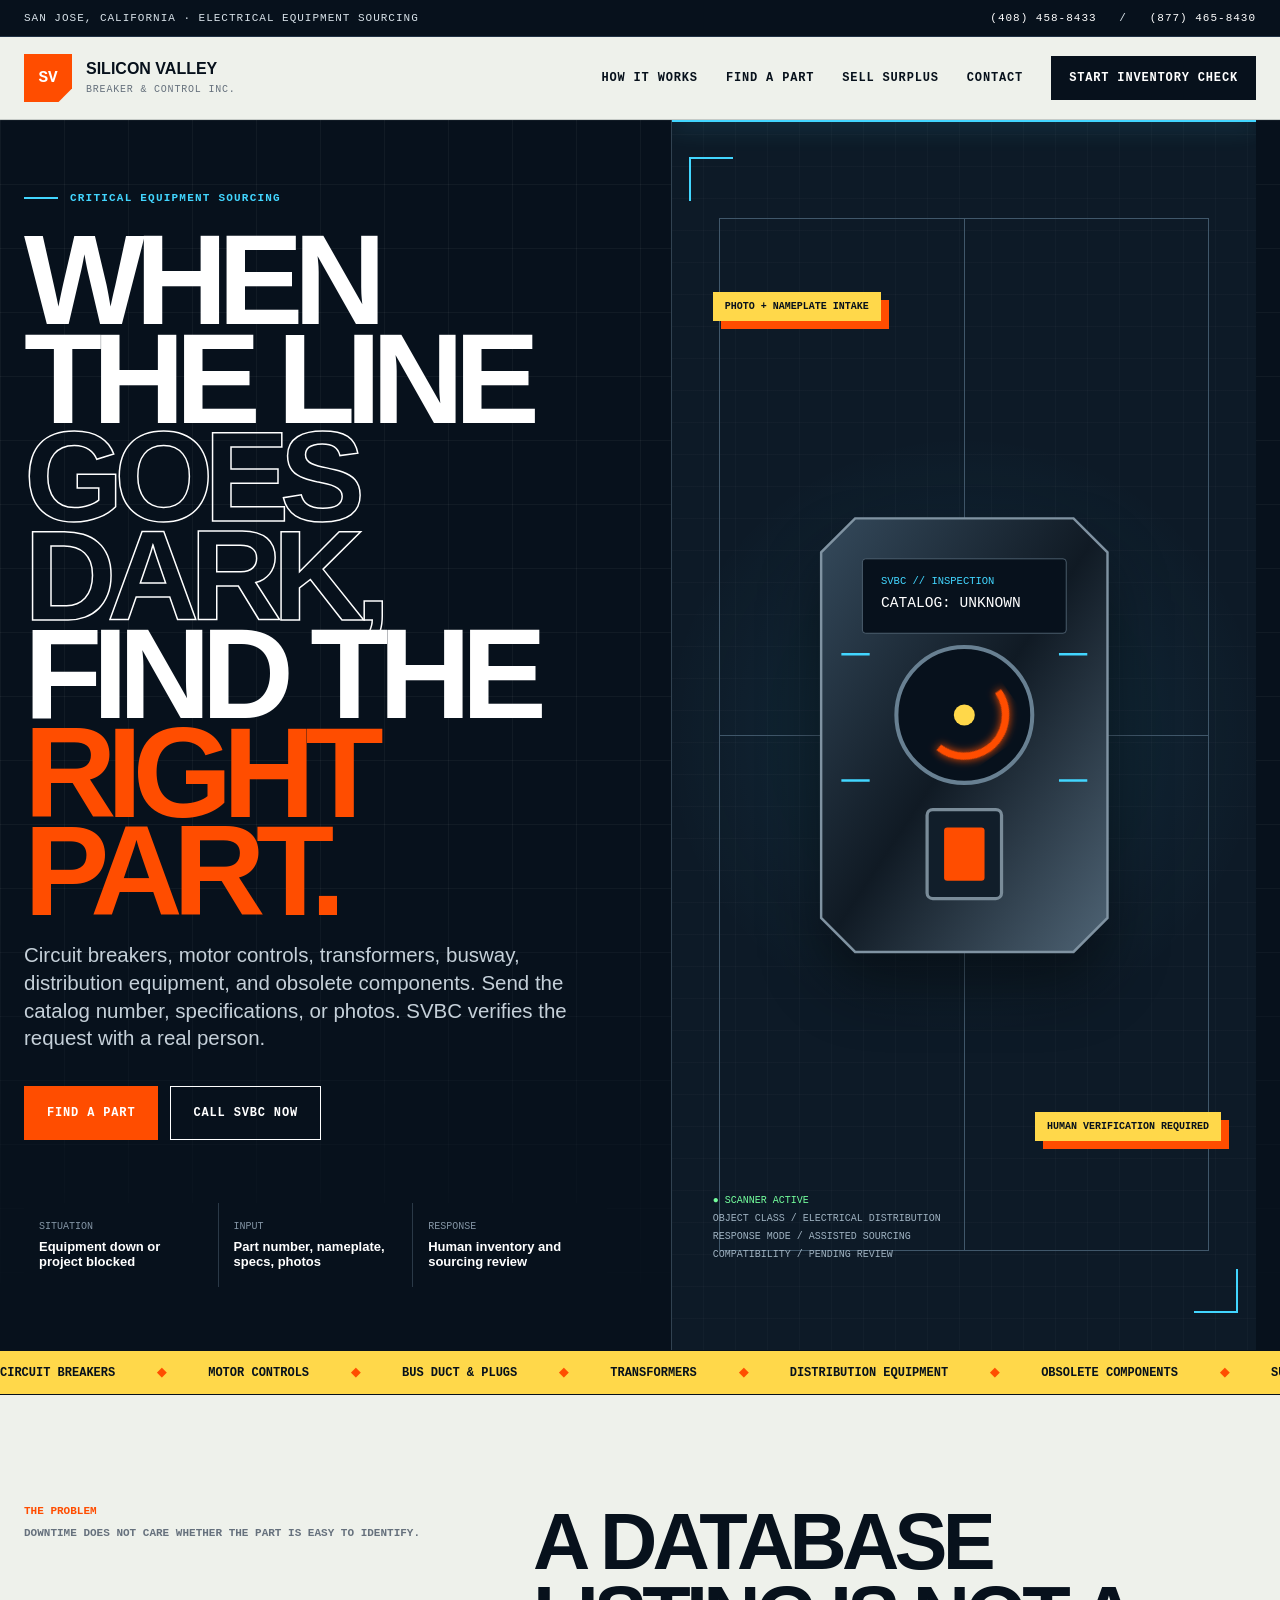
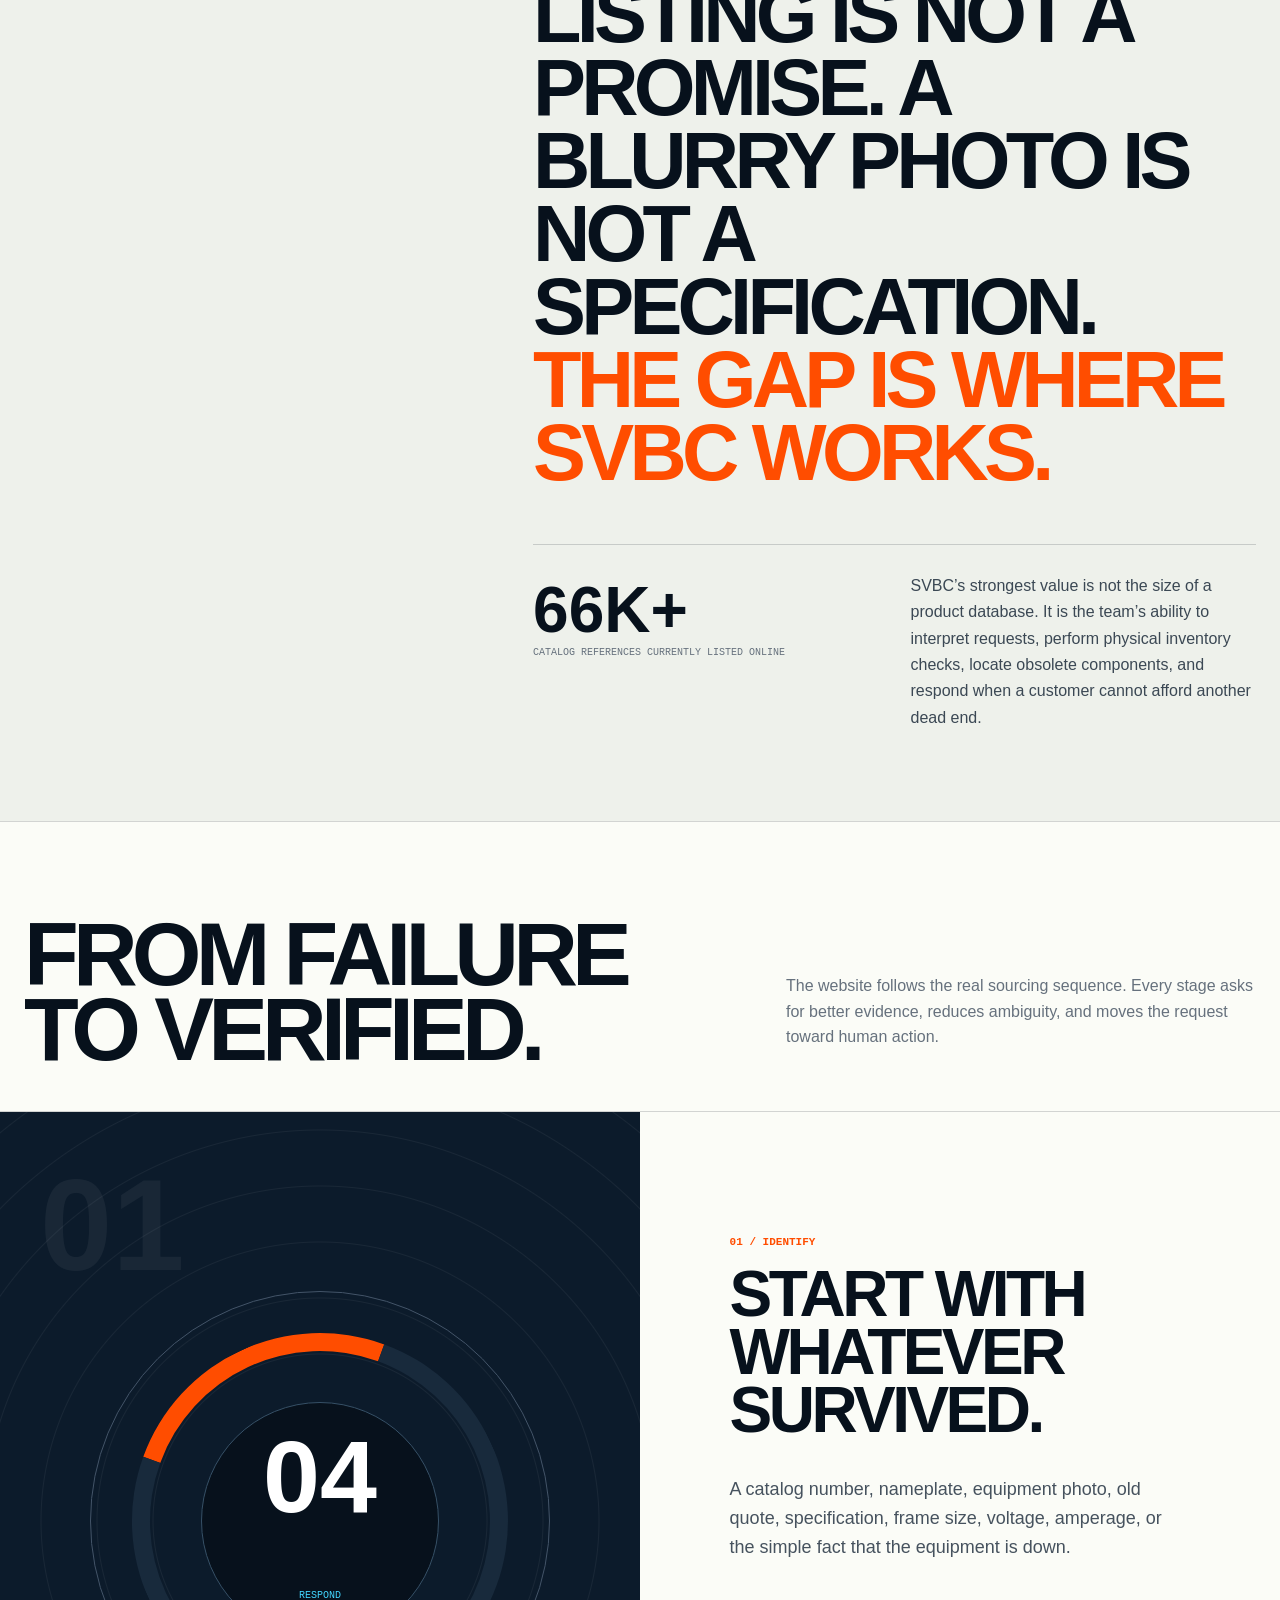
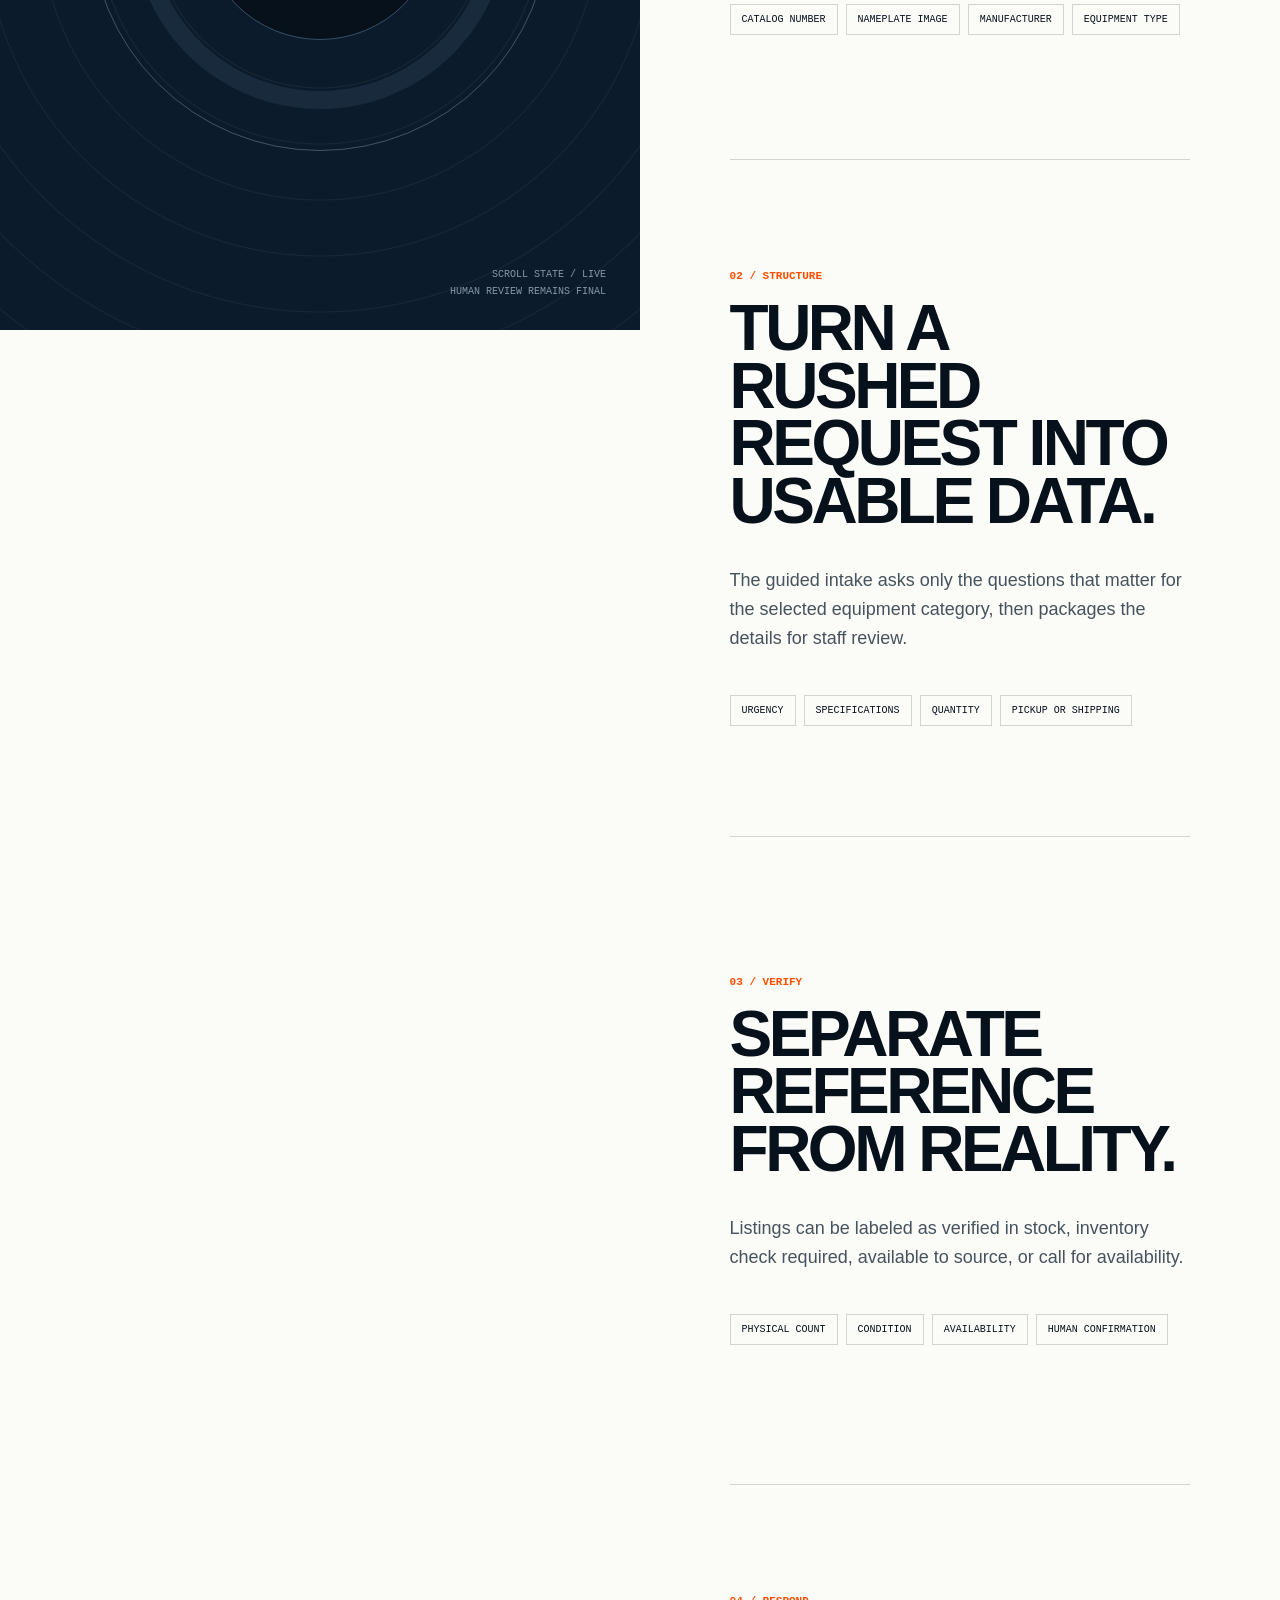
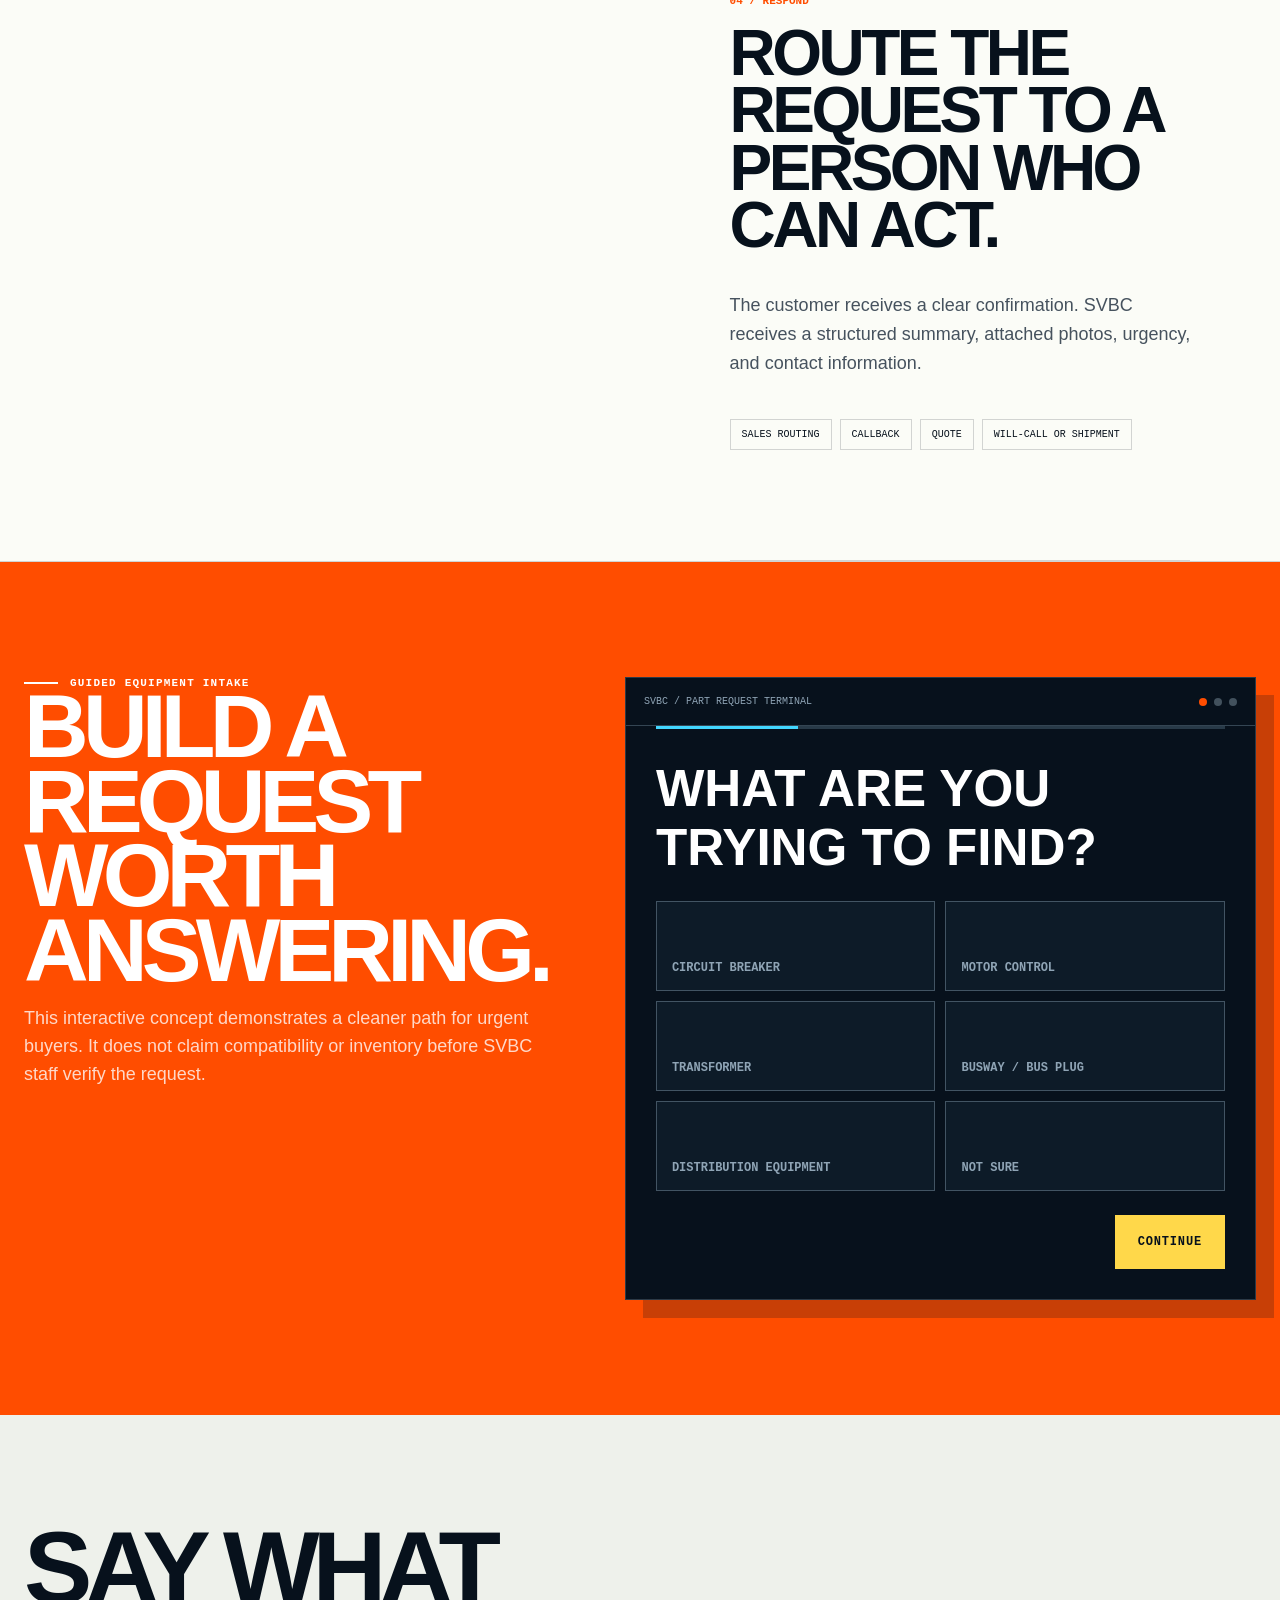
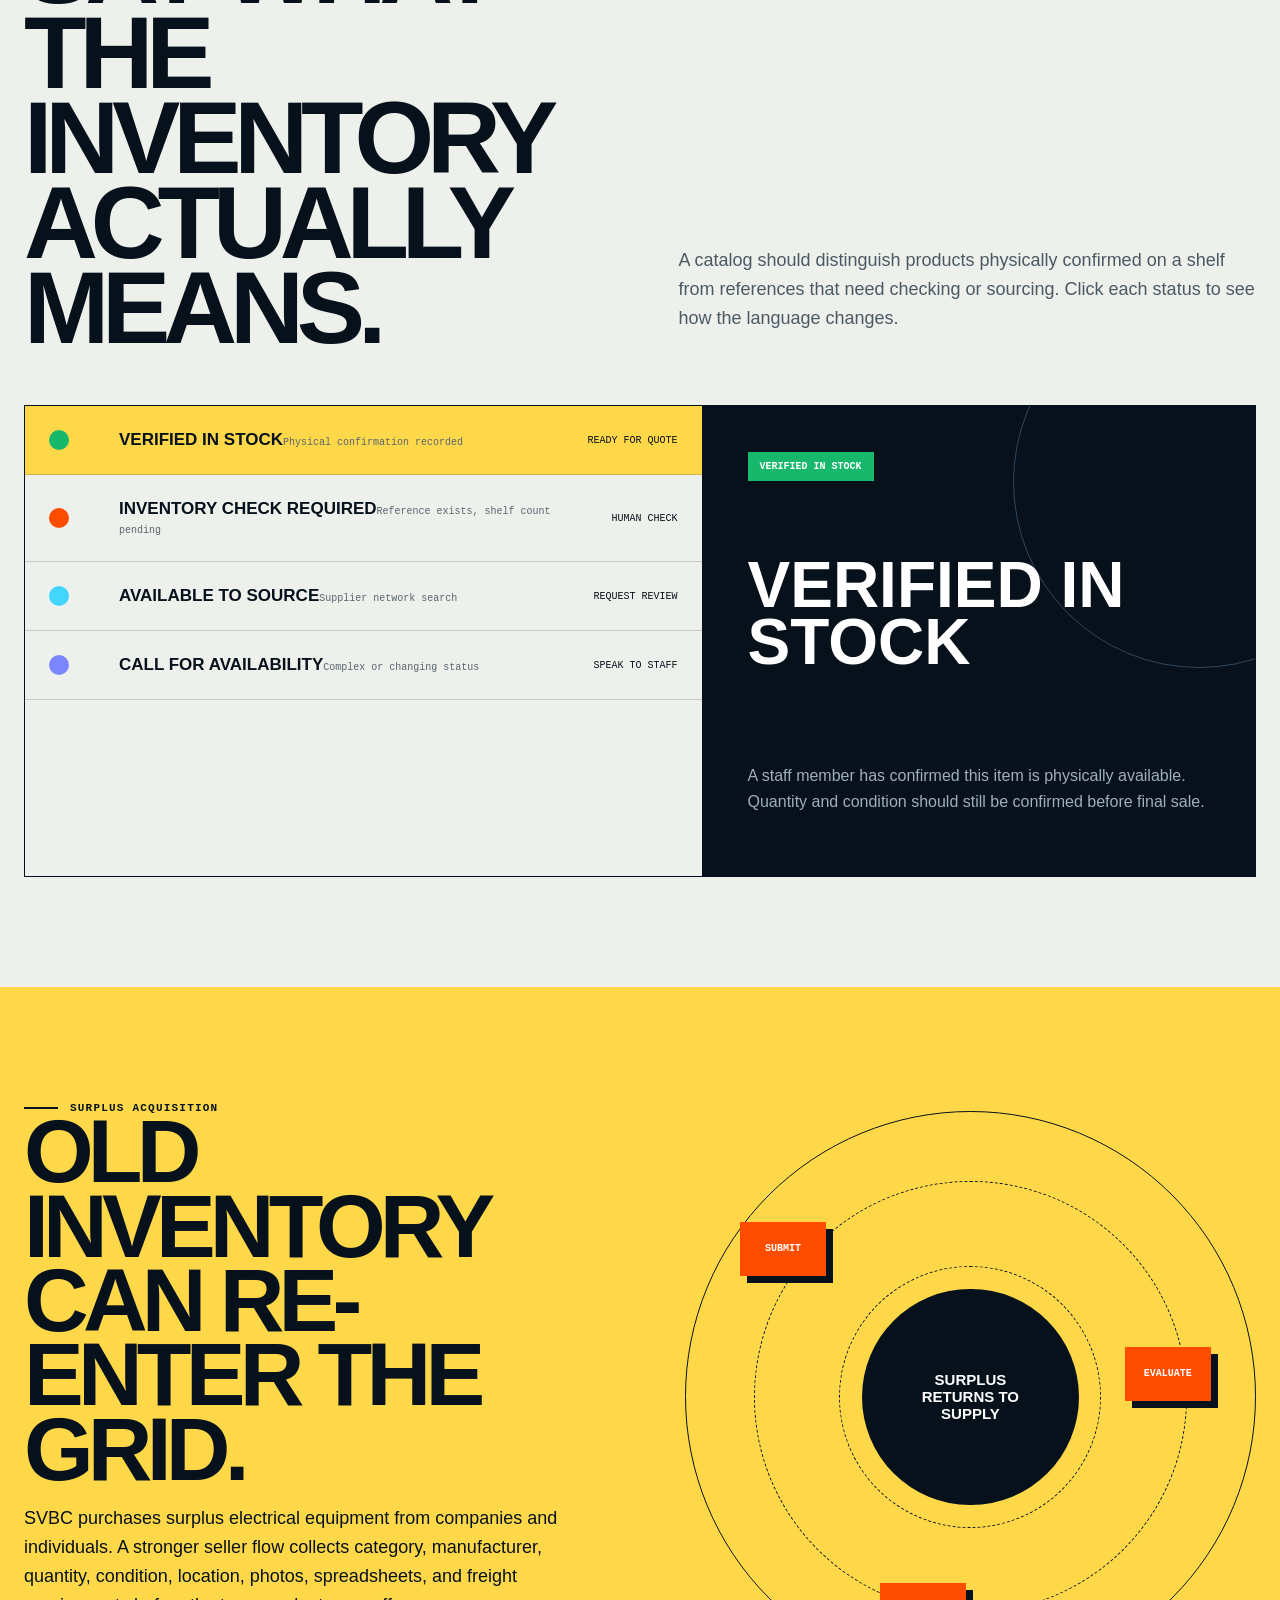
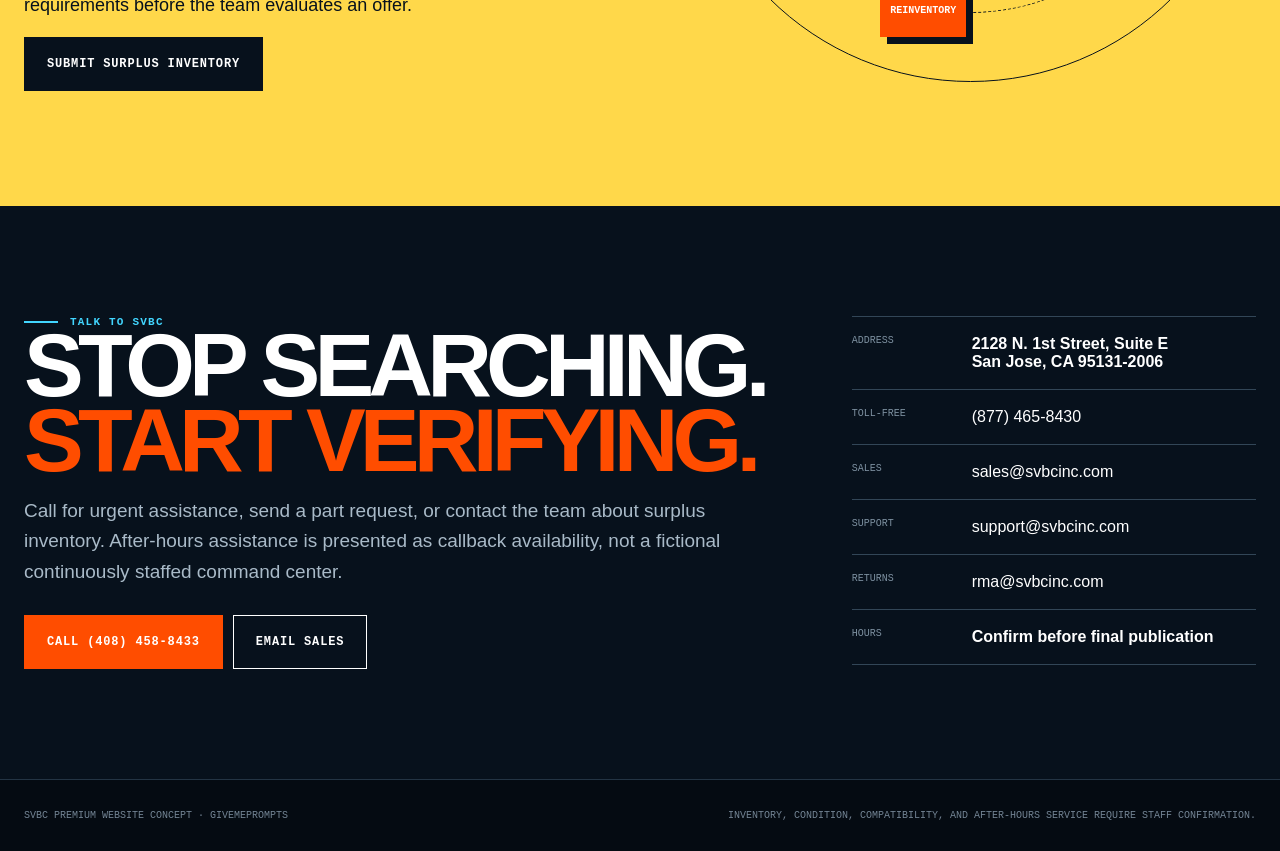
==== commit cfe43a93: "Rebuild SVBC with researched premium frontend skills" ====
--- a/svbc-level-1/index.html
+++ b/svbc-level-1/index.html
@@ -1,28 +1 @@
-<!doctype html>
-<html lang="en">
-<head>
-<meta charset="utf-8">
-<meta name="viewport" content="width=device-width,initial-scale=1,viewport-fit=cover">
-<meta name="theme-color" content="#0b0d0f">
-<meta name="description" content="Silicon Valley Breaker & Control Inc. concept microsite for urgent electrical equipment sourcing, inventory verification, and surplus acquisition.">
-<title>SVBC | Critical Equipment Sourcing</title>
-<style>
-:root{--bg:#090b0d;--bg2:#101316;--panel:#14181c;--paper:#ece7dc;--ink:#f2eee5;--muted:#a7adb3;--line:#2b3137;--amber:#f0a63a;--amber2:#ffca78;--red:#e65d4f;--green:#67d39a;--cyan:#82d5dd;--max:1240px;--pad:clamp(20px,4vw,56px);--radius:20px;--shadow:0 30px 90px rgba(0,0,0,.35)}
-*{box-sizing:border-box}html{scroll-behavior:smooth;background:var(--bg)}body{margin:0;color:var(--ink);background:radial-gradient(circle at 15% 5%,rgba(240,166,58,.08),transparent 34%),linear-gradient(180deg,#0a0c0e 0%,#0b0d10 55%,#080a0c 100%);font-family:Inter,ui-sans-serif,system-ui,-apple-system,BlinkMacSystemFont,"Segoe UI",sans-serif;line-height:1.5;overflow-x:hidden}body:before{content:"";position:fixed;inset:0;pointer-events:none;opacity:.16;background-image:url("data:image/svg+xml,%3Csvg viewBox='0 0 180 180' xmlns='http://www.w3.org/2000/svg'%3E%3Cfilter id='n'%3E%3CfeTurbulence type='fractalNoise' baseFrequency='.8' numOctaves='3' stitchTiles='stitch'/%3E%3C/filter%3E%3Crect width='100%25' height='100%25' filter='url(%23n)' opacity='.17'/%3E%3C/svg%3E")}a{color:inherit}button,input,select,textarea{font:inherit}.shell{width:min(var(--max),calc(100% - 2*var(--pad)));margin-inline:auto}.kicker{font:700 12px/1.2 "SFMono-Regular",Consolas,monospace;color:var(--amber2);text-transform:uppercase;letter-spacing:.14em}.topline{height:38px;border-bottom:1px solid var(--line);background:#07090a;color:#9aa0a5;font:11px "SFMono-Regular",Consolas,monospace}.topline .shell{height:100%;display:flex;justify-content:space-between;align-items:center;gap:18px}.topline a{text-decoration:none;color:var(--ink)}.header{position:sticky;top:0;z-index:50;background:rgba(9,11,13,.84);backdrop-filter:blur(18px);border-bottom:1px solid rgba(255,255,255,.08)}.nav{height:78px;display:flex;align-items:center;justify-content:space-between;gap:30px}.brand{display:flex;align-items:center;gap:13px;text-decoration:none;min-width:max-content}.brandmark{width:47px;height:47px;display:grid;place-items:center;border:1px solid #444b52;background:linear-gradient(145deg,#31363b,#0d1013 70%);box-shadow:inset 0 0 0 1px #0a0c0e;color:var(--amber);font:bold 13px "SFMono-Regular",Consolas,monospace;clip-path:polygon(12% 0,88% 0,100% 12%,100% 88%,88% 100%,12% 100%,0 88%,0 12%)}.brand strong{display:block;font-size:13px;letter-spacing:.045em;text-transform:uppercase}.brand small{display:block;font:10px "SFMono-Regular",Consolas,monospace;color:var(--muted);margin-top:2px}.navlinks{display:flex;gap:24px;align-items:center}.navlinks a{text-decoration:none;font-size:13px;color:#c4c8cb}.navlinks a:hover{color:#fff}.menu{display:none;border:1px solid var(--line);background:#11151a;color:white;padding:10px 12px}.btn{display:inline-flex;align-items:center;justify-content:center;gap:10px;min-height:50px;padding:0 20px;border:1px solid var(--amber);background:var(--amber);color:#17120c;font-weight:850;text-decoration:none;cursor:pointer;transition:.22s transform,.22s background,.22s color}.btn:hover{transform:translateY(-2px);background:var(--amber2)}.btn.secondary{background:transparent;color:var(--ink);border-color:#4a5159}.btn.secondary:hover{border-color:#8b949e}.btn.small{min-height:42px;padding:0 15px;font-size:13px}.hero{position:relative;min-height:calc(100svh - 116px);display:grid;grid-template-columns:minmax(0,1.02fr) minmax(440px,.98fr);gap:clamp(36px,5vw,80px);align-items:center;padding:clamp(58px,8vw,110px) 0 70px}.hero-copy{position:relative;z-index:2}.hero h1{font-size:clamp(54px,7.7vw,106px);line-height:.88;letter-spacing:-.065em;margin:.14em 0 .28em;text-transform:uppercase;max-width:780px}.hero h1 span{display:block;color:var(--amber)}.hero .lead{font-size:clamp(17px,1.5vw,21px);color:#c8cbd0;max-width:690px}.actions{display:flex;flex-wrap:wrap;gap:12px;margin-top:30px}.cred{display:grid;grid-template-columns:repeat(3,1fr);gap:10px;margin-top:42px;border-top:1px solid var(--line);padding-top:20px}.cred span{font:11px/1.45 "SFMono-Regular",Consolas,monospace;color:#949aa1;text-transform:uppercase}.cred strong{display:block;color:#ece8df;font-size:12px;margin-bottom:3px}.instrument{position:relative;min-height:650px;border:1px solid #30363d;background:linear-gradient(180deg,#15191d,#0c0f12);box-shadow:var(--shadow);overflow:hidden;isolation:isolate}.instrument:before{content:"";position:absolute;inset:0;background-image:linear-gradient(rgba(255,255,255,.035) 1px,transparent 1px),linear-gradient(90deg,rgba(255,255,255,.035) 1px,transparent 1px);background-size:34px 34px;mask-image:linear-gradient(to bottom,black,transparent 92%)}.instrument:after{content:"";position:absolute;width:520px;height:520px;border:1px solid rgba(240,166,58,.2);border-radius:50%;left:50%;top:51%;transform:translate(-50%,-50%);box-shadow:0 0 100px rgba(240,166,58,.07)}.scan{position:absolute;inset:0;z-index:5;pointer-events:none;background:linear-gradient(180deg,transparent 0,rgba(130,213,221,.08) 48%,rgba(130,213,221,.36) 50%,rgba(130,213,221,.08) 52%,transparent 100%);background-size:100% 220%;animation:scan 5.5s linear infinite;mix-blend-mode:screen}@keyframes scan{from{background-position:0 100%}to{background-position:0 -100%}}.breaker-svg{position:absolute;width:72%;max-width:470px;left:50%;top:53%;transform:translate(-50%,-50%);z-index:2;filter:drop-shadow(0 30px 40px rgba(0,0,0,.55));transition:transform .7s cubic-bezier(.2,.8,.2,1)}.instrument:hover .breaker-svg{transform:translate(-50%,-52%) rotateX(2deg) rotateY(-4deg)}.hud{position:absolute;z-index:6;font:10px/1.5 "SFMono-Regular",Consolas,monospace;color:#98a1a8;text-transform:uppercase;letter-spacing:.08em}.hud.tl{top:22px;left:22px}.hud.tr{top:22px;right:22px;text-align:right}.hud.bl{bottom:22px;left:22px}.hud.br{bottom:22px;right:22px;text-align:right}.signal{display:inline-flex;align-items:center;gap:7px}.dot{width:7px;height:7px;border-radius:50%;background:var(--green);box-shadow:0 0 14px rgba(103,211,154,.8)}.hero-note{position:absolute;right:0;bottom:14px;font:10px "SFMono-Regular",Consolas,monospace;color:#666;text-transform:uppercase;letter-spacing:.1em}.alertbar{border-block:1px solid var(--line);background:#111418}.alertgrid{display:grid;grid-template-columns:repeat(4,1fr)}.alert{padding:24px 22px;border-right:1px solid var(--line);min-height:126px}.alert:last-child{border-right:0}.alert small{display:block;color:var(--amber);font:10px "SFMono-Regular",Consolas,monospace}.alert strong{display:block;margin:18px 0 4px}.alert span{font-size:13px;color:#969da4}.section{padding:clamp(88px,10vw,150px) 0}.section.dark{background:#0d1013}.intro{display:grid;grid-template-columns:.72fr 1.28fr;gap:60px;align-items:end;margin-bottom:58px}.intro h2{font-size:clamp(42px,6vw,78px);line-height:.94;letter-spacing:-.055em;margin:.2em 0;text-transform:uppercase}.intro p:last-child{font-size:18px;color:#aeb4b9;max-width:760px;margin:0}.path{position:relative}.pathline{position:absolute;left:50%;top:0;bottom:0;width:1px;background:linear-gradient(var(--amber),rgba(240,166,58,.1));transform:translateX(-50%)}.pathstep{min-height:420px;display:grid;grid-template-columns:1fr 1fr;gap:90px;align-items:center;position:relative}.pathstep:nth-child(even) .pathcopy{grid-column:2}.pathstep:nth-child(even) .pathvisual{grid-column:1;grid-row:1}.pathcopy{padding:30px}.pathcopy .num{font:11px "SFMono-Regular",Consolas,monospace;color:var(--amber);letter-spacing:.13em}.pathcopy h3{font-size:clamp(30px,4vw,52px);line-height:1;margin:.28em 0}.pathcopy p{color:#aeb4b9;font-size:17px}.pathvisual{min-height:300px;border:1px solid var(--line);background:linear-gradient(145deg,#14191d,#0b0e10);position:relative;overflow:hidden;box-shadow:var(--shadow)}.pathvisual .gridlines{position:absolute;inset:0;background-image:linear-gradient(rgba(255,255,255,.035) 1px,transparent 1px),linear-gradient(90deg,rgba(255,255,255,.035) 1px,transparent 1px);background-size:28px 28px}.failure-ring{position:absolute;width:180px;height:180px;left:50%;top:50%;transform:translate(-50%,-50%);border:1px solid #454b52;border-radius:50%;box-shadow:0 0 0 28px rgba(255,255,255,.018),0 0 0 56px rgba(255,255,255,.012)}.failure-ring:before{content:"";position:absolute;inset:32px;border:10px solid #252a2f;border-top-color:var(--red);border-radius:50%;animation:spin 5s linear infinite}.failure-ring:after{content:"FAULT";position:absolute;inset:0;display:grid;place-items:center;color:var(--red);font:bold 12px "SFMono-Regular",Consolas,monospace;letter-spacing:.1em}@keyframes spin{to{transform:rotate(1turn)}}.label-card{position:absolute;left:12%;right:12%;top:50%;transform:translateY(-50%);background:#e9e4d9;color:#181a1d;border:1px solid #c2b8a8;padding:24px;box-shadow:0 24px 60px #0007}.label-card .line{height:10px;background:#222;margin:7px 0}.label-card .line:nth-child(2){width:70%}.label-card .line:nth-child(3){width:48%}.label-card code{display:block;font-size:clamp(18px,3vw,32px);font-weight:bold;margin-bottom:18px}.corners:before,.corners:after{content:"";position:absolute;width:36px;height:36px;border-color:var(--amber);border-style:solid}.corners:before{left:8%;top:12%;border-width:1px 0 0 1px}.corners:after{right:8%;bottom:12%;border-width:0 1px 1px 0}.verify-table{position:absolute;inset:35px;display:grid;grid-template-rows:auto 1fr;background:#0f1215;border:1px solid #343a40}.verify-table header{padding:15px 18px;border-bottom:1px solid #30363c;font:10px "SFMono-Regular",Consolas,monospace;color:#9aa1a8}.verify-rows{display:grid;align-content:center}.vrow{display:grid;grid-template-columns:1fr auto;gap:20px;padding:16px 18px;border-bottom:1px solid #262c31;font-size:13px}.badge{font:10px "SFMono-Regular",Consolas,monospace;padding:6px 9px;border:1px solid}.badge.ok{color:var(--green);border-color:rgba(103,211,154,.4)}.badge.check{color:var(--amber2);border-color:rgba(240,166,58,.4)}.badge.source{color:var(--cyan);border-color:rgba(130,213,221,.4)}.route{position:absolute;inset:0;display:grid;place-items:center}.route svg{width:85%;height:85%}.pulse{animation:pulse 2.2s ease-in-out infinite}@keyframes pulse{50%{opacity:.35}}.finder-wrap{display:grid;grid-template-columns:.78fr 1.22fr;gap:28px;align-items:stretch}.finder-side{padding:38px;border:1px solid var(--line);background:linear-gradient(180deg,#14181c,#0c0f12);display:flex;flex-direction:column;justify-content:space-between}.finder-side h3{font-size:clamp(32px,4vw,54px);line-height:1;margin:.25em 0}.finder-side p{color:#aab0b5}.finder-side ul{list-style:none;padding:0;margin:34px 0}.finder-side li{padding:12px 0;border-bottom:1px solid #282d32;font:12px "SFMono-Regular",Consolas,monospace;color:#b2b8bd}.finder{background:var(--paper);color:#17191b;padding:clamp(26px,4vw,48px);min-height:590px;box-shadow:var(--shadow)}.progress{display:flex;gap:8px;margin-bottom:34px}.progress i{height:4px;flex:1;background:#c9c1b5}.progress i.on{background:#17191b}.step{display:none}.step.on{display:block}.step h3{font-size:clamp(30px,4.5vw,56px);line-height:1.02;letter-spacing:-.04em;margin:.25em 0 .8em}.choices{display:grid;grid-template-columns:repeat(2,1fr);gap:12px}.choice{position:relative}.choice input{position:absolute;opacity:0}.choice span{display:flex;min-height:90px;align-items:flex-end;padding:16px;border:1px solid #b6aea0;background:#f4efe7;font-weight:800;cursor:pointer;transition:.2s}.choice input:checked+span{background:#17191b;color:#fff;border-color:#17191b;transform:translateY(-2px)}.fields{display:grid;grid-template-columns:repeat(2,1fr);gap:16px}.field{display:block;font-size:12px;font-weight:800}.field input,.field select,.field textarea{display:block;width:100%;margin-top:7px;padding:13px 14px;border:1px solid #b9b0a1;background:#fffdf8;color:#16181a}.wide{grid-column:1/-1}.checkline{display:flex;gap:10px;align-items:center;margin-top:16px;font-size:13px}.checkline input{width:auto}.formnav{display:flex;justify-content:space-between;gap:15px;align-items:center;margin-top:26px}.back{background:none;border:0;text-decoration:underline;cursor:pointer}.fine{font-size:11px;color:#777}.success{padding:20px}.success h3{font-size:44px;line-height:1;margin:.3em 0}.categories{display:grid;grid-template-columns:repeat(3,1fr);border-top:1px solid var(--line);border-left:1px solid var(--line)}.cat{position:relative;min-height:320px;padding:28px;border-right:1px solid var(--line);border-bottom:1px solid var(--line);overflow:hidden;background:#111519}.cat:before{content:"";position:absolute;inset:auto -30% -50% 25%;height:220px;border-radius:50%;background:radial-gradient(circle,rgba(240,166,58,.12),transparent 65%);transition:.35s transform}.cat:hover:before{transform:scale(1.3)}.cat small{font:10px "SFMono-Regular",Consolas,monospace;color:var(--amber)}.cat h3{font-size:26px;margin:78px 0 10px}.cat p{color:#999fa5;max-width:280px}.cat a{position:absolute;left:28px;bottom:26px;color:var(--amber2);font-weight:800;text-decoration:none}.surplus{background:var(--paper);color:#17191b}.surplus-grid{display:grid;grid-template-columns:1.04fr .96fr;gap:70px;align-items:center}.surplus h2{font-size:clamp(44px,6vw,80px);line-height:.92;letter-spacing:-.055em;text-transform:uppercase;margin:.18em 0}.surplus p{font-size:18px;color:#4f5356}.surplus-flow{background:#101316;color:#fff;padding:28px;box-shadow:var(--shadow)}.flowitem{display:grid;grid-template-columns:42px 1fr auto;gap:15px;align-items:center;padding:19px 0;border-bottom:1px solid #2b3035}.flowitem:last-child{border-bottom:0}.flowitem i{width:32px;height:32px;border:1px solid #4b5259;display:grid;place-items:center;font:10px "SFMono-Regular",Consolas,monospace;color:var(--amber)}.flowitem span{color:#aab0b5;font-size:13px}.flowitem b{font:10px "SFMono-Regular",Consolas,monospace;color:var(--green)}.status-demo{margin-top:26px;border:1px solid #bbb1a2;background:#f7f2e9;padding:20px}.status-demo strong{display:block;margin-bottom:12px}.status-grid{display:grid;grid-template-columns:repeat(3,1fr);gap:8px}.status-grid span{padding:11px;border:1px solid #c7bdad;font:10px "SFMono-Regular",Consolas,monospace;text-transform:uppercase}.cta{padding:clamp(36px,6vw,70px);display:grid;grid-template-columns:1.2fr .8fr;gap:50px;align-items:center;border:1px solid var(--line);background:linear-gradient(130deg,#151a1f,#0d1013 70%);position:relative;overflow:hidden}.cta:after{content:"";position:absolute;width:420px;height:420px;border:1px solid rgba(240,166,58,.18);border-radius:50%;right:-120px;top:-160px}.cta h2{font-size:clamp(42px,6vw,76px);line-height:.94;letter-spacing:-.055em;text-transform:uppercase;margin:.2em 0}.cta p{color:#aab0b5}.ctabtns{display:flex;flex-direction:column;gap:12px;position:relative;z-index:2}.address{margin-top:16px;color:#8e969d;font-size:12px}.footer{padding:38px 0;border-top:1px solid var(--line);color:#858d94;font-size:12px}.footer .shell{display:flex;justify-content:space-between;gap:30px;align-items:flex-start}.disclaimer{max-width:760px}.reveal{opacity:0;transform:translateY(26px);transition:.75s opacity,.75s transform}.reveal.visible{opacity:1;transform:none}@media(max-width:980px){.navlinks{display:none}.menu{display:block}.navlinks.open{display:flex;position:absolute;top:78px;left:0;right:0;flex-direction:column;align-items:stretch;background:#0d1013;border-bottom:1px solid var(--line);padding:20px}.hero{grid-template-columns:1fr;min-height:auto}.instrument{min-height:560px}.hero-note{display:none}.intro,.finder-wrap,.surplus-grid,.cta{grid-template-columns:1fr}.pathline{left:18px}.pathstep,.pathstep:nth-child(even){grid-template-columns:1fr;gap:20px;padding-left:40px;margin-bottom:50px}.pathstep:nth-child(even) .pathcopy,.pathstep:nth-child(even) .pathvisual{grid-column:auto;grid-row:auto}.pathcopy{padding:10px}.categories{grid-template-columns:repeat(2,1fr)}}@media(max-width:680px){:root{--pad:18px}.topline{height:auto;padding:8px 0}.topline .shell{align-items:flex-start}.nav{height:70px}.brandmark{width:42px;height:42px}.hero{padding-top:48px}.hero h1{font-size:50px}.lead{font-size:17px!important}.cred{grid-template-columns:1fr;gap:14px}.instrument{min-height:430px}.breaker-svg{width:82%}.hud.tr,.hud.br{display:none}.alertgrid,.categories,.status-grid{grid-template-columns:1fr}.alert{border-right:0;border-bottom:1px solid var(--line)}.intro{gap:16px}.pathstep{min-height:auto}.finder-side{padding:26px}.finder{padding:22px}.choices,.fields{grid-template-columns:1fr}.wide{grid-column:auto}.flowitem{grid-template-columns:36px 1fr}.flowitem b{grid-column:2}.cta{padding:30px}.footer .shell{flex-direction:column}.actions{flex-direction:column}.btn{width:100%}.navlinks .btn{width:auto}.hero-note{display:none}}@media(prefers-reduced-motion:reduce){html{scroll-behavior:auto}.scan,.failure-ring:before{animation:none}.reveal{opacity:1;transform:none;transition:none}}
-</style>
-</head>
-<body>
-<div class="topline"><div class="shell"><span>San Jose electrical equipment sourcing</span><span><a href="tel:+14084588433">(408) 458-8433</a> · <a href="mailto:sales@svbcinc.com">sales@svbcinc.com</a></span></div></div>
-<header class="header"><nav class="nav shell"><a class="brand" href="#top"><span class="brandmark">SV</span><span><strong>Silicon Valley</strong><small>Breaker &amp; Control Inc.</small></span></a><div class="navlinks" id="navlinks"><a href="#process">Process</a><a href="#finder">Find a Part</a><a href="#products">Products</a><a href="#surplus">Sell Surplus</a><a class="btn small" href="#finder">Inventory Check</a></div><button class="menu" id="menu" aria-expanded="false" aria-controls="navlinks">Menu</button></nav></header>
-<main>
-<section class="hero shell" id="top"><div class="hero-copy reveal"><p class="kicker">Critical equipment sourcing · San Jose</p><h1>From failure to <span>verified replacement.</span></h1><p class="lead">Circuit breakers, motor controls, transformers, busway, distribution equipment, and obsolete components. Start with a catalog number, a nameplate, a photo, or the problem itself.</p><div class="actions"><a class="btn" href="#finder">Start a Part Request</a><a class="btn secondary" href="tel:+14084588433">Call SVBC</a></div><div class="cred"><span><strong>40+ years</strong>Combined electrical-trade experience</span><span><strong>Human verified</strong>Inventory and sourcing assistance</span><span><strong>Buyer + seller</strong>Equipment supply and surplus acquisition</span></div></div><div class="instrument reveal" aria-label="Animated technical breaker inspection illustration"><div class="scan"></div><div class="hud tl"><span class="signal"><i class="dot"></i> system online</span><br>inspection channel 01</div><div class="hud tr">catalog recognition<br>inventory verification</div><div class="hud bl">input: unknown component<br>mode: assisted sourcing</div><div class="hud br">status: human review required</div><svg class="breaker-svg" viewBox="0 0 420 560" role="img" aria-label="Stylized molded-case circuit breaker"><defs><linearGradient id="g1" x1="0" y1="0" x2="1" y2="1"><stop offset="0" stop-color="#3d4349"/><stop offset=".55" stop-color="#171b1f"/><stop offset="1" stop-color="#555c63"/></linearGradient><linearGradient id="g2" x1="0" y1="0" x2="0" y2="1"><stop offset="0" stop-color="#24292e"/><stop offset="1" stop-color="#0c0f12"/></linearGradient></defs><path d="M82 25h256l28 28v454l-28 28H82l-28-28V53z" fill="url(#g1)" stroke="#70777e" stroke-width="4"/><path d="M96 74h228v94H96z" fill="#0b0d0f" stroke="#555d64" stroke-width="2"/><text x="112" y="101" fill="#d7d1c7" font-family="monospace" font-size="11">SILICON VALLEY BREAKER &amp; CONTROL</text><text x="112" y="124" fill="#858d94" font-family="monospace" font-size="10">INVENTORY VERIFICATION / SOURCE ASSIST</text><text x="112" y="148" fill="#f0a63a" font-family="monospace" font-size="12">CAT. NO. — INPUT REQUIRED</text><circle cx="210" cy="260" r="76" fill="url(#g2)" stroke="#686f76" stroke-width="5"/><circle cx="210" cy="260" r="43" fill="#0b0d0f" stroke="#3d444a" stroke-width="3"/><circle cx="210" cy="260" r="12" fill="#f0a63a"/><rect x="158" y="352" width="104" height="118" rx="11" fill="#111418" stroke="#6a7178" stroke-width="4"/><rect x="177" y="374" width="66" height="76" rx="7" fill="#f0a63a"/><path d="M192 386h36v52h-36z" fill="#c67516" opacity=".7"/><g fill="#20252a" stroke="#70777e" stroke-width="3"><circle cx="105" cy="205" r="12"/><circle cx="315" cy="205" r="12"/><circle cx="105" cy="480" r="12"/><circle cx="315" cy="480" r="12"/></g><path d="M210 185v-30M210 335v-30M135 260h-30M315 260h-30" stroke="#f0a63a" stroke-width="2" opacity=".75"/></svg><div class="hero-note">Concept preview · availability and compatibility require staff confirmation</div></div></section>
-<section class="alertbar"><div class="alertgrid shell"><div class="alert"><small>01 / URGENT</small><strong>Equipment down?</strong><span>Flag urgency, required date, pickup, and shipping needs.</span></div><div class="alert"><small>02 / IDENTIFY</small><strong>Part unknown?</strong><span>Upload the component, label, or equipment nameplate.</span></div><div class="alert"><small>03 / VERIFY</small><strong>Listing unclear?</strong><span>Request a physical inventory check before relying on availability.</span></div><div class="alert"><small>04 / ACQUIRE</small><strong>Surplus on hand?</strong><span>Submit equipment details for purchase review.</span></div></div></section>
-<section class="section shell" id="process"><div class="intro reveal"><div><p class="kicker">The critical path</p><h2>Less searching. Better information.</h2></div><p>The website should behave like the beginning of a knowledgeable sales conversation. It gathers evidence, clarifies urgency, separates verified inventory from sourcing work, and routes the request to a real person.</p></div><div class="path"><div class="pathline"></div><article class="pathstep reveal"><div class="pathcopy"><span class="num">01 / FAILURE</span><h3>Start with the situation.</h3><p>A failed breaker, urgent shutdown, obsolete component, planned replacement, or unidentified part. The visitor does not need perfect terminology to begin.</p></div><div class="pathvisual"><div class="gridlines"></div><div class="failure-ring"></div></div></article><article class="pathstep reveal"><div class="pathcopy"><span class="num">02 / IDENTIFY</span><h3>Capture what the equipment can prove.</h3><p>Catalog number, manufacturer, voltage, amperage, poles, kVA, mounting, label text, and photographs become structured evidence rather than fragments across calls and inboxes.</p></div><div class="pathvisual corners"><div class="gridlines"></div><div class="label-card"><code>FDB2050 / 2P / 50A</code><div class="line"></div><div class="line"></div><div class="line"></div></div></div></article><article class="pathstep reveal"><div class="pathcopy"><span class="num">03 / VERIFY</span><h3>Say what is known, not what is convenient.</h3><p>Catalog records are not all equal. The interface makes room for verified stock, physical-check required, available-to-source, and limited-availability states.</p></div><div class="pathvisual"><div class="verify-table"><header>SVBC / INVENTORY STATUS LOGIC</header><div class="verify-rows"><div class="vrow"><span>FDB2050</span><span class="badge ok">Verified In Stock</span></div><div class="vrow"><span>Obsolete air breaker</span><span class="badge check">Inventory Check</span></div><div class="vrow"><span>Custom transformer</span><span class="badge source">Available to Source</span></div></div></div></div></article><article class="pathstep reveal"><div class="pathcopy"><span class="num">04 / ROUTE</span><h3>Send a cleaner request to the right person.</h3><p>The request arrives with category, urgency, part data, photos, quantity, location, and contact details. Staff still make the technical and commercial decisions.</p></div><div class="pathvisual"><div class="route"><svg viewBox="0 0 500 260"><path d="M50 130H205" stroke="#495057" stroke-width="2"/><path d="M295 130H450" stroke="#495057" stroke-width="2"/><path d="M250 75V30M250 185v45" stroke="#495057" stroke-width="2"/><circle cx="250" cy="130" r="46" fill="#151a1e" stroke="#f0a63a" stroke-width="2"/><circle cx="50" cy="130" r="16" fill="#e65d4f" class="pulse"/><circle cx="450" cy="130" r="16" fill="#67d39a"/><circle cx="250" cy="30" r="12" fill="#82d5dd"/><circle cx="250" cy="230" r="12" fill="#f0a63a"/><text x="218" y="135" fill="#f3efe5" font-family="monospace" font-size="12">HUMAN REVIEW</text></svg></div></div></article></div></section>
-<section class="section dark" id="finder"><div class="shell"><div class="intro reveal"><div><p class="kicker">Guided Part Finder</p><h2>Start with what you know.</h2></div><p>This prototype demonstrates structured intake without pretending an automated system can guarantee inventory, compatibility, or substitution.</p></div><div class="finder-wrap reveal"><aside class="finder-side"><div><p class="kicker">Assisted sourcing protocol</p><h3>Evidence before assumption.</h3><p>Each answer reduces the time spent chasing missing details after the customer reaches out.</p></div><ul><li>01 · Product category</li><li>02 · Catalog and specifications</li><li>03 · Urgency and logistics</li><li>04 · Human response</li></ul><small class="fine">Concept form only. No customer data is transmitted from this preview.</small></aside><form class="finder" id="finderForm"><div class="progress"><i class="on"></i><i></i><i></i><i></i></div><div class="step on"><p class="kicker" style="color:#9a641c">Step 1 of 4</p><h3>What type of equipment are you trying to find?</h3><div class="choices"><label class="choice"><input type="radio" name="category" value="Circuit Breaker"><span>Circuit Breaker</span></label><label class="choice"><input type="radio" name="category" value="Motor Control"><span>Motor Control</span></label><label class="choice"><input type="radio" name="category" value="Transformer"><span>Transformer</span></label><label class="choice"><input type="radio" name="category" value="Busway"><span>Busway / Bus Plug</span></label><label class="choice"><input type="radio" name="category" value="Distribution"><span>Distribution Equipment</span></label><label class="choice"><input type="radio" name="category" value="Unknown"><span>Other / Not Sure</span></label></div><div class="formnav"><span></span><button class="btn next" type="button">Continue</button></div></div><div class="step"><p class="kicker" style="color:#9a641c">Step 2 of 4</p><h3>Add the identifying details.</h3><div class="fields"><label class="field">Catalog or model number<input name="catalog" placeholder="Example: FDB2050"></label><label class="field">Manufacturer<input name="manufacturer" placeholder="Eaton, Square D, GE..."></label><label class="field">Quantity<input type="number" min="1" value="1"></label><label class="field">Condition preference<select><option>No preference</option><option>New</option><option>New surplus</option><option>Used</option><option>Reconditioned</option></select></label><label class="field wide">Equipment or nameplate photos<input type="file" accept="image/*" multiple></label></div><div class="formnav"><button class="back" type="button">Back</button><button class="btn next" type="button">Continue</button></div></div><div class="step"><p class="kicker" style="color:#9a641c">Step 3 of 4</p><h3>How urgent is the request?</h3><div class="fields"><label class="field">Required by<input type="date"></label><label class="field">Fulfillment<select><option>Either pickup or shipping</option><option>Local pickup</option><option>Shipping required</option></select></label><label class="field wide">Project or equipment situation<textarea rows="5" placeholder="Describe what failed, where the part is used, known specifications, and any deadline."></textarea></label></div><label class="checkline"><input type="checkbox"> The equipment or facility is currently down</label><div class="formnav"><button class="back" type="button">Back</button><button class="btn next" type="button">Continue</button></div></div><div class="step"><p class="kicker" style="color:#9a641c">Step 4 of 4</p><h3>Where should the team respond?</h3><div class="fields"><label class="field">Full name<input required></label><label class="field">Company<input></label><label class="field">Email<input type="email" required></label><label class="field">Phone<input type="tel" required></label><label class="field wide">Additional notes<textarea rows="4"></textarea></label></div><div class="formnav"><button class="back" type="button">Back</button><button class="btn" type="submit">Prepare Request</button></div></div><div class="success" id="success" hidden><p class="kicker" style="color:#21734c">Request prepared</p><h3>Ready for human review.</h3><p>This concept demonstrates how SVBC can receive a cleaner, more actionable inquiry without making unsupported availability or compatibility claims.</p><button class="btn" type="button" id="resetForm">Start Another Request</button></div></form></div></div></section>
-<section class="section shell" id="products"><div class="intro reveal"><div><p class="kicker">Product categories</p><h2>Current production to obsolete.</h2></div><p>The goal is not to make every catalog record look equally available. The goal is to help buyers reach verification quickly.</p></div><div class="categories reveal"><article class="cat"><small>01 / POWER PROTECTION</small><h3>Circuit Breakers</h3><p>Molded-case, insulated-case, air, vacuum, obsolete breakers, testing, and repairs.</p><a href="#finder">Request help →</a></article><article class="cat"><small>02 / CONTROL</small><h3>Motor Controls</h3><p>MCC buckets, starters, contactors, relays, contact kits, heaters, and related components.</p><a href="#finder">Request help →</a></article><article class="cat"><small>03 / DISTRIBUTION</small><h3>Busway Systems</h3><p>Fused and breaker-type bus plugs, bus duct, hangers, end caps, and tap boxes.</p><a href="#finder">Request help →</a></article><article class="cat"><small>04 / VOLTAGE</small><h3>Transformers</h3><p>Dry-type, distribution, autotransformers, buck-boost, oil-filled, indoor, outdoor, and custom.</p><a href="#finder">Request help →</a></article><article class="cat"><small>05 / SYSTEMS</small><h3>Distribution Equipment</h3><p>Panelboards, load centers, safety switches, switchboards, and meter-main sections.</p><a href="#finder">Request help →</a></article><article class="cat"><small>06 / COMPONENTS</small><h3>Accessories</h3><p>Fuses, shunt trips, undervoltage releases, hardware kits, auxiliary components, and lugs.</p><a href="#finder">Request help →</a></article></div></section>
-<section class="section surplus" id="surplus"><div class="shell surplus-grid reveal"><div><p class="kicker" style="color:#9a641c">Surplus acquisition</p><h2>Put excess equipment back into circulation.</h2><p>SVBC purchases surplus electrical equipment from companies and individuals. A useful submission should include category, manufacturer, condition, quantity, location, photographs, and freight or pickup considerations.</p><div class="actions"><a class="btn" href="mailto:sales@svbcinc.com?subject=Surplus%20Electrical%20Equipment">Submit Surplus Inventory</a><a class="btn secondary" style="color:#17191b;border-color:#8d8476" href="tel:+14084588433">Call the Team</a></div><div class="status-demo"><strong>Seller submission should support:</strong><div class="status-grid"><span>Multiple photos</span><span>Spreadsheet upload</span><span>Pickup / freight</span></div></div></div><div class="surplus-flow"><p class="kicker">Acquisition workflow</p><div class="flowitem"><i>01</i><div><strong>Submit equipment</strong><span>Category, quantity, condition, location, and evidence.</span></div><b>INPUT</b></div><div class="flowitem"><i>02</i><div><strong>Technical review</strong><span>SVBC evaluates relevance, condition, and acquisition fit.</span></div><b>REVIEW</b></div><div class="flowitem"><i>03</i><div><strong>Offer and logistics</strong><span>Pricing, freight, pickup, and next steps are coordinated.</span></div><b>OFFER</b></div><div class="flowitem"><i>04</i><div><strong>Return to inventory</strong><span>Suitable equipment can serve another buyer or project.</span></div><b>CYCLE</b></div></div></div></section>
-<section class="section shell" id="contact"><div class="cta reveal"><div><p class="kicker">San Jose · direct sales support</p><h2>Have the part number? Start there.</h2><p>Have only a photo, label, old equipment schedule, or description? Start there instead. SVBC can perform inventory checks and assist with hard-to-find electrical equipment requests.</p><div class="address">2128 N. 1st Street, Suite E · San Jose, CA 95131-2006</div></div><div class="ctabtns"><a class="btn" href="tel:+14084588433">Call (408) 458-8433</a><a class="btn secondary" href="mailto:sales@svbcinc.com">Email Sales</a><a class="btn secondary" href="#finder">Prepare a Part Request</a></div></div></section>
-</main>
-<footer class="footer"><div class="shell"><div><strong>Silicon Valley Breaker &amp; Control Inc.</strong><br><span>Concept microsite created for evaluation.</span></div><div class="disclaimer">Inventory, condition, compatibility, specifications, service availability, and after-hours response require confirmation by SVBC staff. Published hours should be verified before production launch.</div></div></footer>
-<script>const menu=document.getElementById('menu'),nav=document.getElementById('navlinks');menu.addEventListener('click',()=>{const open=nav.classList.toggle('open');menu.setAttribute('aria-expanded',String(open))});nav.querySelectorAll('a').forEach(a=>a.addEventListener('click',()=>{nav.classList.remove('open');menu.setAttribute('aria-expanded','false')}));const reveals=document.querySelectorAll('.reveal');const io=new IntersectionObserver(entries=>entries.forEach(e=>{if(e.isIntersecting){e.target.classList.add('visible');io.unobserve(e.target)}}),{threshold:.14});reveals.forEach(el=>io.observe(el));const form=document.getElementById('finderForm'),steps=[...form.querySelectorAll('.step')],bars=[...form.querySelectorAll('.progress i')],success=document.getElementById('success');let current=0;function show(i){current=Math.max(0,Math.min(steps.length-1,i));steps.forEach((s,n)=>s.classList.toggle('on',n===current));bars.forEach((b,n)=>b.classList.toggle('on',n<=current));success.hidden=true;form.querySelector('.progress').hidden=false}form.querySelectorAll('.next').forEach(b=>b.addEventListener('click',()=>show(current+1)));form.querySelectorAll('.back').forEach(b=>b.addEventListener('click',()=>show(current-1)));form.addEventListener('submit',e=>{e.preventDefault();steps.forEach(s=>s.classList.remove('on'));form.querySelector('.progress').hidden=true;success.hidden=false});document.getElementById('resetForm').addEventListener('click',()=>{form.reset();show(0)});</script>
-</body></html>+<!doctype html><html lang="en"><head><meta charset="utf-8"><meta name="viewport" content="width=device-width,initial-scale=1,viewport-fit=cover"><meta name="theme-color" content="#07111c"><meta name="description" content="Silicon Valley Breaker & Control Inc. concept website for urgent electrical equipment sourcing, inventory verification, and surplus acquisition."><title>SVBC — Critical Equipment Sourcing</title><link rel="stylesheet" href="styles.css"></head><body><div class="topline"><div class="wrap"><span>San Jose, California · Electrical equipment sourcing</span><span><a href="tel:+14084588433">(408) 458-8433</a> &nbsp; / &nbsp; <a href="tel:+18774658430">(877) 465-8430</a></span></div></div><header><nav class="wrap"><a class="brand" href="#top"><span class="brandmark">SV</span><span class="brandtext"><b>Silicon Valley</b><small>Breaker &amp; Control Inc.</small></span></a><div class="navlinks"><a href="#process">How it works</a><a href="#finder">Find a part</a><a href="#surplus">Sell surplus</a><a href="#contact">Contact</a><a class="navcta" href="#finder">Start inventory check</a></div><button class="menubtn" aria-label="Open navigation">Menu</button></nav></header><main><section id="top" class="hero"><div class="wrap hero-inner"><div class="hero-copy"><div><div class="kicker">Critical equipment sourcing</div><h1>When the line <span class="outline">goes dark,</span> find the <span class="orange">right part.</span></h1><p class="hero-lead">Circuit breakers, motor controls, transformers, busway, distribution equipment, and obsolete components. Send the catalog number, specifications, or photos. SVBC verifies the request with a real person.</p><div class="hero-actions"><a class="btn primary" href="#finder">Find a part</a><a class="btn light" href="tel:+14084588433">Call SVBC now</a></div></div><div class="hero-meta"><div><small>Situation</small><strong>Equipment down or project blocked</strong></div><div><small>Input</small><strong>Part number, nameplate, specs, photos</strong></div><div><small>Response</small><strong>Human inventory and sourcing review</strong></div></div></div><div class="scanner" aria-label="Animated technical inspection of a circuit breaker"><div class="scanner-grid"></div><div class="scanline"></div><div class="scope"></div><div class="corner tl"></div><div class="corner br"></div><div class="equipment"><svg viewBox="0 0 520 620" role="img" aria-label="Technical breaker illustration"><defs><linearGradient id="body" x1="0" y1="0" x2="1" y2="1"><stop stop-color="#354a5c"/><stop offset=".5" stop-color="#101a24"/><stop offset="1" stop-color="#4f6475"/></linearGradient><filter id="glow"><feGaussianBlur stdDeviation="5" result="b"/><feMerge><feMergeNode in="b"/><feMergeNode in="SourceGraphic"/></feMerge></filter></defs><path d="M125 42h270l42 42v452l-42 42H125l-42-42V84z" fill="url(#body)" stroke="#8093a2" stroke-width="3"/><rect x="134" y="92" width="252" height="92" rx="4" fill="#07111c" stroke="#586c7c"/><text x="157" y="123" fill="#42d6ff" font-family="monospace" font-size="13">SVBC // INSPECTION</text><text x="157" y="151" fill="#fff" font-family="monospace" font-size="18">CATALOG: UNKNOWN</text><circle cx="260" cy="285" r="84" fill="#07111c" stroke="#688092" stroke-width="5"/><circle cx="260" cy="285" r="51" fill="none" stroke="#ff4d00" stroke-width="9" stroke-dasharray="145 180" transform="rotate(-35 260 285)" filter="url(#glow)"/><circle cx="260" cy="285" r="13" fill="#ffd84a"/><rect x="214" y="402" width="92" height="110" rx="7" fill="#111e2a" stroke="#7a8c99" stroke-width="4"/><rect x="235" y="424" width="50" height="66" rx="4" fill="#ff4d00"/><path d="M108 210h35M377 210h35M108 366h35M377 366h35" stroke="#42d6ff" stroke-width="3"/></svg></div><div class="scanlabel a">Photo + nameplate intake</div><div class="scanlabel b">Human verification required</div><div class="scan-data"><span class="live">● SCANNER ACTIVE</span><br>OBJECT CLASS / ELECTRICAL DISTRIBUTION<br>RESPONSE MODE / ASSISTED SOURCING<br>COMPATIBILITY / PENDING REVIEW</div></div></div></section><div class="marquee"><div class="track"><span>Circuit breakers</span><span>Motor controls</span><span>Bus duct & plugs</span><span>Transformers</span><span>Distribution equipment</span><span>Obsolete components</span><span>Surplus purchasing</span><span>Circuit breakers</span><span>Motor controls</span><span>Bus duct & plugs</span><span>Transformers</span><span>Distribution equipment</span><span>Obsolete components</span><span>Surplus purchasing</span></div></div><section class="intro"><div class="wrap intro-grid"><div class="section-label">The problem <span>Downtime does not care whether the part is easy to identify.</span></div><div><h2 class="big-copy reveal">A database listing is not a promise. A blurry photo is not a specification. <em>The gap is where SVBC works.</em></h2><div class="intro-note reveal"><div><div class="stat">66K+</div><div class="stat-label">Catalog references currently listed online</div></div><p>SVBC’s strongest value is not the size of a product database. It is the team’s ability to interpret requests, perform physical inventory checks, locate obsolete components, and respond when a customer cannot afford another dead end.</p></div></div></div></section><section id="process" class="process"><div class="wrap process-head"><h2>From failure<br>to verified.</h2><p>The website follows the real sourcing sequence. Every stage asks for better evidence, reduces ambiguity, and moves the request toward human action.</p></div><div class="process-stage"><div class="stage-visual"><div class="stage-number">01</div><div class="dial"><div class="dial-core"><b id="dialNum">01</b><span id="dialLabel">Identify</span></div></div><div class="stage-caption">Scroll state / live<br>Human review remains final</div></div><div class="stage-copy"><article class="step-panel" data-step="01" data-label="Identify"><small>01 / Identify</small><h3>Start with whatever survived.</h3><p>A catalog number, nameplate, equipment photo, old quote, specification, frame size, voltage, amperage, or the simple fact that the equipment is down.</p><div class="tags"><span>Catalog number</span><span>Nameplate image</span><span>Manufacturer</span><span>Equipment type</span></div></article><article class="step-panel" data-step="02" data-label="Structure"><small>02 / Structure</small><h3>Turn a rushed request into usable data.</h3><p>The guided intake asks only the questions that matter for the selected equipment category, then packages the details for staff review.</p><div class="tags"><span>Urgency</span><span>Specifications</span><span>Quantity</span><span>Pickup or shipping</span></div></article><article class="step-panel" data-step="03" data-label="Verify"><small>03 / Verify</small><h3>Separate reference from reality.</h3><p>Listings can be labeled as verified in stock, inventory check required, available to source, or call for availability.</p><div class="tags"><span>Physical count</span><span>Condition</span><span>Availability</span><span>Human confirmation</span></div></article><article class="step-panel" data-step="04" data-label="Respond"><small>04 / Respond</small><h3>Route the request to a person who can act.</h3><p>The customer receives a clear confirmation. SVBC receives a structured summary, attached photos, urgency, and contact information.</p><div class="tags"><span>Sales routing</span><span>Callback</span><span>Quote</span><span>Will-call or shipment</span></div></article></div></div></section><section id="finder" class="finder"><div class="wrap finder-grid"><div class="finder-title reveal"><div class="kicker" style="color:#fff">Guided equipment intake</div><h2>Build a request worth answering.</h2><p>This interactive concept demonstrates a cleaner path for urgent buyers. It does not claim compatibility or inventory before SVBC staff verify the request.</p></div><form class="terminal reveal" id="partForm"><div class="terminal-top"><span>SVBC / Part request terminal</span><span class="dots"><i></i><i></i><i></i></span></div><div class="progress"><i id="formProgress"></i></div><div class="terminal-body"><div class="formstep active"><div class="terminal-question">What are you trying to find?</div><div class="options"><label class="option"><input type="radio" name="type" value="Circuit breaker"><span>Circuit breaker</span></label><label class="option"><input type="radio" name="type" value="Motor control"><span>Motor control</span></label><label class="option"><input type="radio" name="type" value="Transformer"><span>Transformer</span></label><label class="option"><input type="radio" name="type" value="Busway or bus plug"><span>Busway / bus plug</span></label><label class="option"><input type="radio" name="type" value="Distribution equipment"><span>Distribution equipment</span></label><label class="option"><input type="radio" name="type" value="Not sure"><span>Not sure</span></label></div><div class="terminal-actions"><span></span><button type="button" class="btn next">Continue</button></div></div><div class="formstep"><div class="terminal-question">What evidence do you have?</div><div class="terminal-fields"><label>Catalog or model number<input name="catalog" placeholder="Example: HLD63B600"></label><label>Manufacturer<input name="manufacturer" placeholder="Siemens, Square D, Eaton..."></label><label>Quantity<input name="quantity" type="number" min="1" value="1"></label><label>Needed by<input name="needed" type="date"></label></div><label style="margin-top:14px">Equipment or nameplate photos<input name="photos" type="file" accept="image/*" multiple></label><div class="terminal-actions"><button type="button" class="ghost-button back">Back</button><button type="button" class="btn next">Continue</button></div></div><div class="formstep"><div class="terminal-question">How urgent is the situation?</div><div class="options"><label class="option"><input type="radio" name="urgency" value="Equipment down"><span>Equipment is down</span></label><label class="option"><input type="radio" name="urgency" value="Needed today"><span>Needed today</span></label><label class="option"><input type="radio" name="urgency" value="Scheduled project"><span>Scheduled project</span></label><label class="option"><input type="radio" name="urgency" value="Researching"><span>Researching options</span></label></div><label style="margin-top:14px">Additional specifications or notes<textarea name="notes" rows="4" placeholder="Amperage, voltage, poles, frame, condition, pickup or shipping..."></textarea></label><div class="terminal-actions"><button type="button" class="ghost-button back">Back</button><button type="button" class="btn next">Continue</button></div></div><div class="formstep"><div class="terminal-question">Where should SVBC respond?</div><div class="terminal-fields"><label>Full name<input required name="name"></label><label>Company<input name="company"></label><label>Email<input required type="email" name="email"></label><label>Phone<input required type="tel" name="phone"></label></div><div class="terminal-actions"><button type="button" class="ghost-button back">Back</button><button type="submit" class="btn">Prepare request</button></div><div class="disclaimer">Concept mode: this preview organizes the request locally and does not transmit personal information.</div></div></div><div class="prepared" id="prepared"><h3>Request structured.</h3><p>This is the internal-ready summary the production system would route to SVBC.</p><code id="summary"></code><button class="btn" type="button" onclick="location.reload()">Start another request</button></div></form></div></section><section class="inventory"><div class="wrap"><div class="inventory-head"><h2>Say what the inventory actually means.</h2><p>A catalog should distinguish products physically confirmed on a shelf from references that need checking or sourcing. Click each status to see how the language changes.</p></div><div class="status-board reveal"><div class="status-list"><div class="status-row active" data-title="Verified in stock" data-text="A staff member has confirmed this item is physically available. Quantity and condition should still be confirmed before final sale." data-color="#17b86c"><span class="status-dot"></span><span><b>Verified in stock</b><small>Physical confirmation recorded</small></span><span class="status-code">Ready for quote</span></div><div class="status-row" data-title="Inventory check required" data-text="The catalog reference exists, but staff must perform a physical inventory check before availability is represented to the customer." data-color="#ff4d00"><span class="status-dot"></span><span><b>Inventory check required</b><small>Reference exists, shelf count pending</small></span><span class="status-code">Human check</span></div><div class="status-row" data-title="Available to source" data-text="SVBC may be able to locate this equipment through its supplier and surplus network. Timing, condition, and price require confirmation." data-color="#42d6ff"><span class="status-dot"></span><span><b>Available to source</b><small>Supplier network search</small></span><span class="status-code">Request review</span></div><div class="status-row" data-title="Call for availability" data-text="The product requires a direct conversation because specifications, condition, or availability cannot be responsibly reduced to a generic stock message." data-color="#7a86ff"><span class="status-dot"></span><span><b>Call for availability</b><small>Complex or changing status</small></span><span class="status-code">Speak to staff</span></div></div><div class="status-preview"><span class="badge" id="statusBadge">Verified in stock</span><h3 id="statusTitle">Verified in stock</h3><p id="statusText">A staff member has confirmed this item is physically available. Quantity and condition should still be confirmed before final sale.</p></div></div></div></section><section id="surplus" class="surplus"><div class="wrap surplus-grid"><div class="reveal"><div class="kicker" style="color:var(--ink)">Surplus acquisition</div><h2>Old inventory can re-enter the grid.</h2><p>SVBC purchases surplus electrical equipment from companies and individuals. A stronger seller flow collects category, manufacturer, quantity, condition, location, photos, spreadsheets, and freight requirements before the team evaluates an offer.</p><a class="btn" href="mailto:sales@svbcinc.com?subject=Surplus%20equipment%20submission">Submit surplus inventory</a></div><div class="loop reveal" aria-label="Circular inventory lifecycle diagram"><div class="orbit"><i>Submit</i><i>Evaluate</i><i>Reinventory</i></div><div class="loop-center">Surplus<br>returns to<br>supply</div></div></div></section><section id="contact" class="contact"><div class="wrap contact-grid"><div><div class="kicker">Talk to SVBC</div><h2>Stop searching.<span class="orange">Start verifying.</span></h2><p class="contact-copy">Call for urgent assistance, send a part request, or contact the team about surplus inventory. After-hours assistance is presented as callback availability, not a fictional continuously staffed command center.</p><div class="contact-actions"><a class="btn primary" href="tel:+14084588433">Call (408) 458-8433</a><a class="btn light" href="mailto:sales@svbcinc.com">Email sales</a></div></div><div class="contact-card"><div class="contact-line"><span>Address</span><b>2128 N. 1st Street, Suite E<br>San Jose, CA 95131-2006</b></div><div class="contact-line"><span>Toll-free</span><a href="tel:+18774658430">(877) 465-8430</a></div><div class="contact-line"><span>Sales</span><a href="mailto:sales@svbcinc.com">sales@svbcinc.com</a></div><div class="contact-line"><span>Support</span><a href="mailto:support@svbcinc.com">support@svbcinc.com</a></div><div class="contact-line"><span>Returns</span><a href="mailto:rma@svbcinc.com">rma@svbcinc.com</a></div><div class="contact-line"><span>Hours</span><b>Confirm before final publication</b></div></div></div></section></main><footer><div class="wrap footer-grid"><span>SVBC premium website concept · GiveMePrompts</span><span>Inventory, condition, compatibility, and after-hours service require staff confirmation.</span></div></footer><script src="script.js"></script></body></html>
--- a/svbc-level-1/styles.css
+++ b/svbc-level-1/styles.css
@@ -0,0 +1 @@
+:root{--ink:#07111c;--ink2:#0c1b2b;--paper:#eef1eb;--white:#fbfcf7;--orange:#ff4d00;--yellow:#ffd84a;--cyan:#42d6ff;--muted:#66717d;--line:rgba(7,17,28,.17);--max:1440px;--display:"Arial Narrow","Helvetica Neue",Arial,sans-serif;--body:"Helvetica Neue",Arial,sans-serif;--mono:"SFMono-Regular",Consolas,"Liberation Mono",monospace}*{box-sizing:border-box}html{scroll-behavior:smooth;background:var(--ink)}body{margin:0;color:var(--ink);font-family:var(--body);background:var(--paper);overflow-x:hidden}a{color:inherit}.wrap{width:min(var(--max),calc(100% - 48px));margin:auto}.topline{background:var(--ink);color:#d7e1e8;font:11px var(--mono);letter-spacing:.09em;text-transform:uppercase;border-bottom:1px solid #213244}.topline .wrap{height:36px;display:flex;align-items:center;justify-content:space-between}.topline a{text-decoration:none;color:white}header{position:sticky;top:0;z-index:30;background:rgba(238,241,235,.92);backdrop-filter:blur(18px);border-bottom:1px solid var(--line)}nav{height:82px;display:flex;align-items:center;justify-content:space-between}.brand{display:flex;align-items:center;gap:14px;text-decoration:none}.brandmark{width:48px;height:48px;background:var(--orange);color:#fff;display:grid;place-items:center;font:900 16px var(--mono);clip-path:polygon(0 0,100% 0,100% 72%,72% 100%,0 100%)}.brandtext b{display:block;font:900 16px var(--display);text-transform:uppercase}.brandtext small{font:10px var(--mono);letter-spacing:.08em;text-transform:uppercase;color:var(--muted)}.navlinks{display:flex;align-items:center;gap:28px}.navlinks a{font:700 12px var(--mono);text-transform:uppercase;letter-spacing:.07em;text-decoration:none}.navcta{background:var(--ink);color:#fff;padding:15px 18px}.menubtn{display:none;border:1px solid var(--ink);background:transparent;padding:10px 12px;font:700 11px var(--mono);text-transform:uppercase}.hero{position:relative;min-height:calc(100vh - 118px);background:var(--ink);color:white;overflow:hidden}.hero:before{content:"";position:absolute;inset:0;background:linear-gradient(90deg,rgba(255,255,255,.045) 1px,transparent 1px),linear-gradient(rgba(255,255,255,.045) 1px,transparent 1px);background-size:64px 64px;mask-image:linear-gradient(to bottom,#000 60%,transparent)}.hero-inner{position:relative;z-index:2;display:grid;grid-template-columns:1.05fr .95fr;min-height:calc(100vh - 118px)}.hero-copy{padding:8vh 5vw 7vh 0;display:flex;flex-direction:column;justify-content:space-between}.kicker{display:flex;align-items:center;gap:12px;color:var(--cyan);font:700 11px var(--mono);letter-spacing:.11em;text-transform:uppercase}.kicker:before{content:"";width:34px;height:2px;background:currentColor}h1{margin:3vh 0 2vh;font-family:var(--display);font-size:clamp(72px,10vw,170px);line-height:.77;letter-spacing:-.075em;text-transform:uppercase;max-width:900px}.outline{color:transparent;-webkit-text-stroke:1.5px #fff}.orange{color:var(--orange)}.hero-lead{max-width:700px;font-size:clamp(17px,1.6vw,23px);line-height:1.35;color:#c5d0d9}.hero-actions{display:flex;gap:12px;flex-wrap:wrap;margin-top:34px}.btn{display:inline-flex;min-height:54px;align-items:center;justify-content:center;padding:0 22px;text-decoration:none;border:1px solid currentColor;font:800 12px var(--mono);text-transform:uppercase;letter-spacing:.07em;transition:.25s}.btn.primary{background:var(--orange);border-color:var(--orange);color:white}.btn.light{background:transparent;color:white}.btn:hover{transform:translateY(-2px)}.hero-meta{display:grid;grid-template-columns:repeat(3,1fr);gap:1px;background:#2a3947;margin-top:7vh}.hero-meta div{background:var(--ink);padding:18px 15px}.hero-meta small{display:block;color:#8394a4;font:10px var(--mono);text-transform:uppercase}.hero-meta strong{display:block;margin-top:7px;font-size:13px}.scanner{position:relative;border-left:1px solid #314251;background:#0d1a27;overflow:hidden;min-height:640px}.scanner-grid{position:absolute;inset:0;background:radial-gradient(circle at 50% 50%,rgba(66,214,255,.11),transparent 44%),repeating-linear-gradient(0deg,transparent 0 31px,rgba(255,255,255,.045) 32px),repeating-linear-gradient(90deg,transparent 0 31px,rgba(255,255,255,.045) 32px)}.scanline{position:absolute;left:0;right:0;height:2px;background:var(--cyan);box-shadow:0 0 24px var(--cyan);animation:scan 5s ease-in-out infinite}@keyframes scan{0%,100%{top:12%}50%{top:86%}}.scope{position:absolute;inset:8%;border:1px solid #40576a}.scope:before,.scope:after{content:"";position:absolute;background:#40576a}.scope:before{left:50%;top:0;bottom:0;width:1px}.scope:after{top:50%;left:0;right:0;height:1px}.equipment{position:absolute;inset:16% 14%;filter:drop-shadow(0 34px 30px rgba(0,0,0,.45));animation:float 7s ease-in-out infinite}@keyframes float{50%{transform:translateY(-10px) rotate(.4deg)}}.equipment svg{width:100%;height:100%}.scanlabel{position:absolute;background:var(--yellow);color:var(--ink);padding:9px 12px;font:800 10px var(--mono);text-transform:uppercase;box-shadow:8px 8px 0 var(--orange)}.scanlabel.a{left:7%;top:14%}.scanlabel.b{right:6%;bottom:17%}.scan-data{position:absolute;left:7%;bottom:7%;font:10px/1.8 var(--mono);color:#9eb1c0}.live{color:#74ff9d}.corner{position:absolute;width:44px;height:44px}.corner.tl{left:3%;top:3%;border-left:2px solid var(--cyan);border-top:2px solid var(--cyan)}.corner.br{right:3%;bottom:3%;border-right:2px solid var(--cyan);border-bottom:2px solid var(--cyan)}.marquee{overflow:hidden;background:var(--yellow);border-block:1px solid var(--ink);white-space:nowrap}.track{display:inline-flex;gap:42px;padding:14px 0;animation:marquee 24s linear infinite;font:900 12px var(--mono);text-transform:uppercase}.track span:after{content:"◆";margin-left:42px;color:var(--orange)}@keyframes marquee{to{transform:translateX(-50%)}}.intro{padding:110px 0 90px}.intro-grid{display:grid;grid-template-columns:.72fr 1.28fr;gap:8vw}.section-label{font:800 11px var(--mono);text-transform:uppercase;color:var(--orange);position:sticky;top:120px}.section-label span{display:block;color:var(--muted);margin-top:10px}.big-copy{font-family:var(--display);font-size:clamp(46px,6.2vw,98px);line-height:.92;letter-spacing:-.06em;text-transform:uppercase;margin:0}.big-copy em{font-style:normal;color:var(--orange)}.intro-note{display:grid;grid-template-columns:1fr 1fr;gap:32px;margin-top:55px;border-top:1px solid var(--line);padding-top:28px}.intro-note p{margin:0;color:#3b4854;line-height:1.65}.stat{font:900 clamp(42px,5vw,76px) var(--display)}.stat-label{font:10px var(--mono);text-transform:uppercase;color:var(--muted)}.process{background:var(--white);border-block:1px solid var(--line)}.process-head{padding:95px 0 45px;display:flex;justify-content:space-between;align-items:end;gap:30px}.process-head h2,.finder-title h2,.surplus h2,.contact h2{font-family:var(--display);font-size:clamp(54px,7vw,112px);line-height:.83;letter-spacing:-.065em;text-transform:uppercase;margin:0}.process-head p{max-width:470px;color:var(--muted);line-height:1.6}.process-stage{display:grid;grid-template-columns:1fr 1fr;border-top:1px solid var(--line)}.stage-visual{position:sticky;top:82px;height:calc(100vh - 82px);min-height:620px;background:var(--ink2);color:white;display:grid;place-items:center;overflow:hidden}.stage-visual:before{content:"";position:absolute;inset:0;background:repeating-radial-gradient(circle at 50% 50%,transparent 0 54px,rgba(255,255,255,.055) 55px,transparent 56px)}.dial{width:min(72%,520px);aspect-ratio:1;border-radius:50%;border:1px solid #435468;position:relative;display:grid;place-items:center}.dial:before{content:"";position:absolute;inset:9%;border-radius:50%;border:18px solid #182a3c;border-top-color:var(--orange);transform:rotate(-25deg)}.dial-core{width:52%;aspect-ratio:1;border-radius:50%;background:#07111c;display:grid;place-items:center;text-align:center;border:1px solid #365066}.dial-core b{font:900 clamp(52px,8vw,110px) var(--display);line-height:.7}.dial-core span{font:10px var(--mono);color:var(--cyan);text-transform:uppercase}.stage-number{position:absolute;top:38px;left:40px;font:900 130px var(--display);color:rgba(255,255,255,.055)}.stage-caption{position:absolute;right:34px;bottom:30px;font:10px/1.7 var(--mono);color:#8498aa;text-transform:uppercase;text-align:right}.stage-copy{padding:0 7vw}.step-panel{min-height:72vh;padding:110px 0;border-bottom:1px solid var(--line);display:flex;flex-direction:column;justify-content:center}.step-panel small{font:800 11px var(--mono);color:var(--orange);text-transform:uppercase}.step-panel h3{font-family:var(--display);font-size:clamp(46px,5vw,82px);line-height:.9;letter-spacing:-.055em;text-transform:uppercase;margin:18px 0}.step-panel p{font-size:18px;line-height:1.6;color:#46525e}.tags{display:flex;flex-wrap:wrap;gap:8px;margin-top:24px}.tags span{padding:9px 11px;border:1px solid var(--line);font:10px var(--mono);text-transform:uppercase}.finder{background:var(--orange);color:white;padding:115px 0}.finder-grid{display:grid;grid-template-columns:.8fr 1.2fr;gap:6vw}.finder-title p{color:#ffd8c8;font-size:18px;line-height:1.55}.terminal{background:var(--ink);box-shadow:18px 18px 0 rgba(7,17,28,.22);border:1px solid #2c3a47}.terminal-top{height:48px;border-bottom:1px solid #344553;display:flex;align-items:center;justify-content:space-between;padding:0 18px;font:10px var(--mono);text-transform:uppercase;color:#8fa4b5}.dots{display:flex;gap:7px}.dots i{width:8px;height:8px;border-radius:50%;background:#42515d}.dots i:first-child{background:var(--orange)}.terminal-body{padding:30px}.terminal-question{font:900 clamp(28px,4vw,54px) var(--display);text-transform:uppercase;margin:0 0 24px}.options{display:grid;grid-template-columns:1fr 1fr;gap:10px}.option{position:relative}.option input{position:absolute;opacity:0}.option span{display:flex;min-height:90px;align-items:flex-end;padding:15px;border:1px solid #425463;background:#0d1b28;cursor:pointer;font:700 12px var(--mono);text-transform:uppercase}.option input:checked+span,.option span:hover{background:var(--yellow);color:var(--ink)}.terminal-fields{display:grid;grid-template-columns:1fr 1fr;gap:14px}.terminal label{display:block;font:10px var(--mono);text-transform:uppercase;color:#8fa4b5}.terminal input,.terminal textarea{width:100%;margin-top:8px;padding:14px;background:#091520;border:1px solid #3e5262;color:white;font:14px var(--mono)}.terminal-actions{display:flex;align-items:center;justify-content:space-between;gap:16px;margin-top:24px}.terminal .btn{border-color:var(--yellow);background:var(--yellow);color:var(--ink);cursor:pointer}.ghost-button{border:0;background:none;color:#96a7b4;text-decoration:underline;font:11px var(--mono)}.formstep{display:none}.formstep.active{display:block}.progress{height:3px;background:#283a48;margin:0 30px}.progress i{display:block;height:100%;width:25%;background:var(--cyan)}.disclaimer{font:9px/1.5 var(--mono);color:#728697;margin-top:18px}.prepared{display:none;padding:36px}.prepared.show{display:block}.prepared h3{font:900 54px/1 var(--display);text-transform:uppercase}.prepared code{display:block;background:#091520;padding:18px;color:#9ce7ff;white-space:pre-wrap}.inventory{padding:110px 0}.inventory-head{display:grid;grid-template-columns:1fr 1fr;gap:6vw;align-items:end}.inventory-head h2{font:900 clamp(54px,8vw,120px)/.83 var(--display);letter-spacing:-.07em;text-transform:uppercase;margin:0}.inventory-head p{font-size:18px;line-height:1.6;color:#4c5965}.status-board{margin-top:55px;border:1px solid var(--ink);background:var(--ink);display:grid;grid-template-columns:1.1fr .9fr}.status-list{background:var(--paper)}.status-row{display:grid;grid-template-columns:54px 1fr auto;align-items:center;gap:16px;padding:24px;border-bottom:1px solid var(--line);cursor:pointer}.status-row:hover,.status-row.active{background:var(--yellow)}.status-dot{width:20px;height:20px;border-radius:50%;background:var(--muted)}.status-row:nth-child(1) .status-dot{background:#17b86c}.status-row:nth-child(2) .status-dot{background:var(--orange)}.status-row:nth-child(3) .status-dot{background:var(--cyan)}.status-row:nth-child(4) .status-dot{background:#7a86ff}.status-row b{font:900 17px var(--display);text-transform:uppercase}.status-row small{font:10px var(--mono);color:#586470}.status-code{font:10px var(--mono);text-transform:uppercase}.status-preview{padding:46px;color:white;display:flex;flex-direction:column;justify-content:space-between;min-height:470px;position:relative;overflow:hidden}.status-preview:before{content:"";position:absolute;width:370px;height:370px;border:1px solid #30475b;border-radius:50%;right:-130px;top:-110px}.status-preview .badge{display:inline-flex;align-self:flex-start;background:#17b86c;padding:9px 12px;font:800 10px var(--mono);text-transform:uppercase}.status-preview h3{font:900 clamp(42px,5vw,74px)/.9 var(--display);text-transform:uppercase;position:relative}.status-preview p{color:#9eafbd;line-height:1.6;position:relative}.surplus{background:var(--yellow);padding:115px 0;overflow:hidden}.surplus-grid{display:grid;grid-template-columns:1fr 1fr;gap:7vw;align-items:center}.surplus p{font-size:18px;line-height:1.6}.surplus .btn{background:var(--ink);color:white;border-color:var(--ink)}.loop{position:relative;aspect-ratio:1;border-radius:50%;border:1px solid var(--ink);display:grid;place-items:center}.loop:before,.loop:after{content:"";position:absolute;border-radius:50%;border:1px dashed var(--ink)}.loop:before{inset:12%}.loop:after{inset:27%}.loop-center{width:38%;aspect-ratio:1;border-radius:50%;background:var(--ink);color:white;display:grid;place-items:center;text-align:center;font:900 15px var(--display);text-transform:uppercase;z-index:2}.orbit{position:absolute;inset:6%;animation:orbit 14s linear infinite}.orbit i{position:absolute;width:86px;height:54px;background:var(--orange);color:white;display:grid;place-items:center;font:900 10px var(--mono);text-transform:uppercase;box-shadow:7px 7px 0 var(--ink)}.orbit i:nth-child(1){left:4%;top:15%}.orbit i:nth-child(2){right:2%;top:40%}.orbit i:nth-child(3){left:32%;bottom:2%}@keyframes orbit{to{transform:rotate(360deg)}}.contact{padding:110px 0;background:var(--ink);color:white}.contact-grid{display:grid;grid-template-columns:1.3fr .7fr;gap:6vw}.contact h2 .orange{display:block}.contact-copy{font-size:19px;color:#a9bac8;line-height:1.6}.contact-card{border-top:1px solid #324657}.contact-line{display:grid;grid-template-columns:120px 1fr;padding:18px 0;border-bottom:1px solid #324657}.contact-line span{font:10px var(--mono);color:#7e91a1;text-transform:uppercase}.contact-line a,.contact-line b{text-decoration:none}.contact-actions{display:flex;gap:10px;flex-wrap:wrap;margin-top:28px}footer{background:#050b12;color:#738494;border-top:1px solid #233444;padding:30px 0;font:10px var(--mono);text-transform:uppercase}.footer-grid{display:flex;justify-content:space-between;gap:20px;flex-wrap:wrap}.reveal{opacity:0;transform:translateY(28px);transition:.75s}.reveal.in{opacity:1;transform:none}@media(max-width:980px){.navlinks{display:none}.menubtn{display:block}.hero-inner,.intro-grid,.finder-grid,.inventory-head,.surplus-grid,.contact-grid{grid-template-columns:1fr}.scanner{border-left:0;border-top:1px solid #314251;min-height:620px}.process-stage{grid-template-columns:.82fr 1.18fr}.status-board{grid-template-columns:1fr}.loop{max-width:650px;margin:auto;width:100%}}@media(max-width:700px){.wrap{width:min(100% - 28px,var(--max))}.topline .wrap span:first-child{display:none}nav{height:70px}.brandmark{width:42px;height:42px}.hero-inner{min-height:auto}.hero-copy{padding:54px 0}.hero h1{font-size:68px}.hero-meta{grid-template-columns:1fr}.scanner{min-height:520px}.equipment{inset:17% 5%}.intro{padding:75px 0}.intro-note{grid-template-columns:1fr}.process-head{padding-top:75px;display:block}.process-stage{display:block}.stage-visual{position:relative;top:auto;height:520px;min-height:auto}.stage-copy{padding:0 14px}.step-panel{min-height:auto;padding:80px 0}.finder,.inventory,.surplus,.contact{padding:80px 0}.options,.terminal-fields{grid-template-columns:1fr}.terminal-body{padding:20px}.terminal-actions{flex-direction:column-reverse}.terminal .btn{width:100%}.status-row{grid-template-columns:40px 1fr}.status-code{display:none}.status-preview{padding:28px}.contact-line{grid-template-columns:1fr;gap:6px}.footer-grid{display:block}}@media(prefers-reduced-motion:reduce){html{scroll-behavior:auto}.scanline,.equipment,.track,.orbit{animation:none}.reveal{opacity:1;transform:none}}
